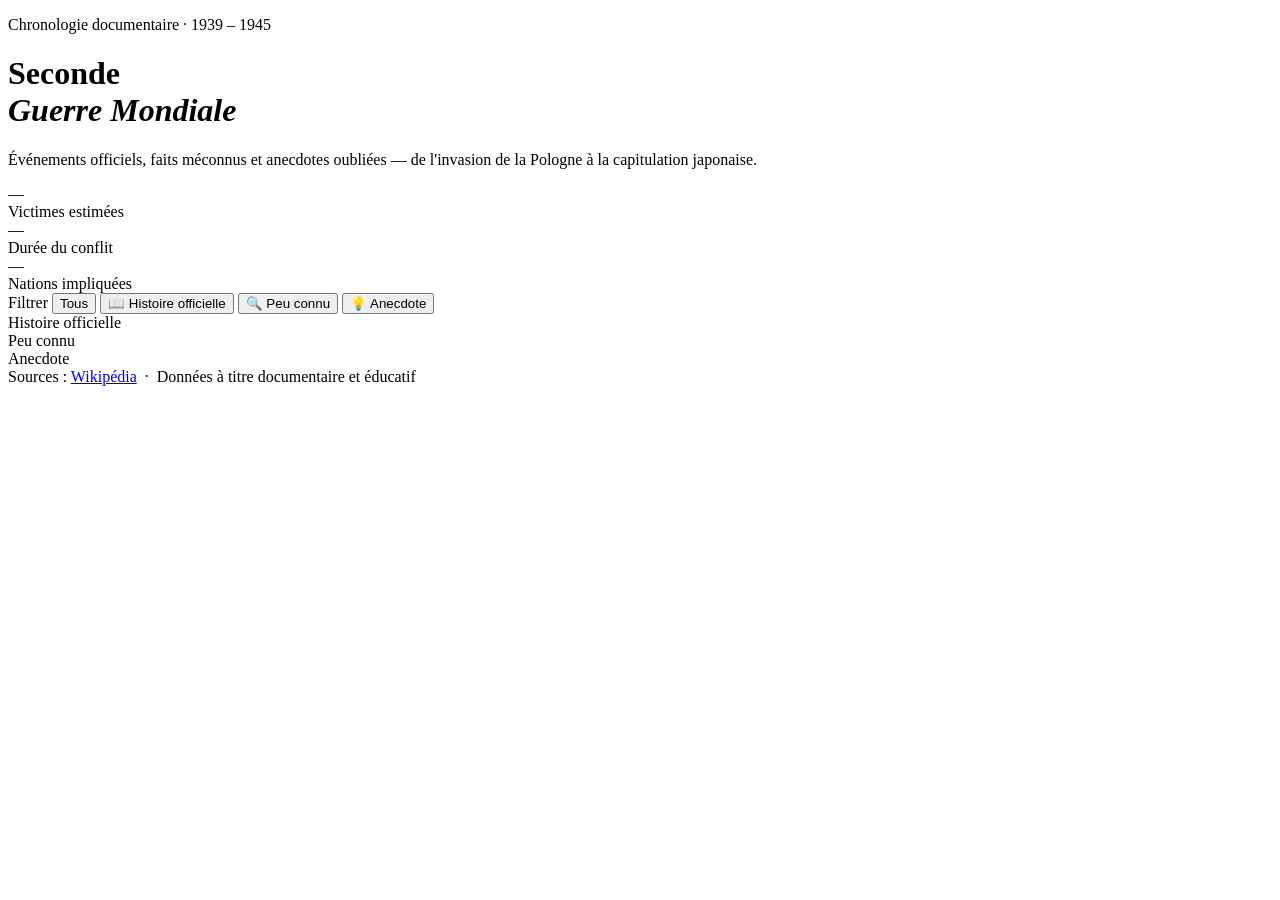
==== index.html @ 867a0f61 "Update index.html" ====
<!DOCTYPE html>
<html lang="fr">
<head>
  <meta charset="UTF-8" />
  <meta name="viewport" content="width=device-width, initial-scale=1.0" />
  <title>Seconde Guerre Mondiale · Chronologie 1939–1945</title>
  <meta name="description" content="Chronologie interactive de la Seconde Guerre Mondiale — événements officiels, méconnus et anecdotes, de 1939 à 1945." />
  <link rel="stylesheet" href="style.css" />
</head>
<body>

  <!-- ══════════ HERO ══════════ -->
  <header class="hero">
    <p class="hero-eyebrow">Chronologie documentaire · 1939 – 1945</p>
    <h1 class="hero-title">Seconde<br><em>Guerre Mondiale</em></h1>
    <p class="hero-sub">
      Événements officiels, faits méconnus et anecdotes oubliées —
      de l'invasion de la Pologne à la capitulation japonaise.
    </p>
    <div class="hero-rule"></div>

    <!-- KPIs -->
    <div class="kpi-bar">
      <div class="kpi-item">
        <div class="kpi-value" id="kpi-victims">—</div>
        <div class="kpi-label">Victimes estimées</div>
      </div>
      <div class="kpi-item">
        <div class="kpi-value" id="kpi-duration">—</div>
        <div class="kpi-label">Durée du conflit</div>
      </div>
      <div class="kpi-item">
        <div class="kpi-value" id="kpi-nations">—</div>
        <div class="kpi-label">Nations impliquées</div>
      </div>
    </div>
  </header>

  <!-- ══════════ FILTRES (sticky) ══════════ -->
  <nav class="filters-wrap" aria-label="Filtres">
    <div class="filters-inner">
      <span class="filter-label">Filtrer</span>
      <button class="filter-btn active" data-filter="all">Tous</button>
      <button class="filter-btn" data-filter="known">📖 Histoire officielle</button>
      <button class="filter-btn" data-filter="rare">🔍 Peu connu</button>
      <button class="filter-btn" data-filter="anecdote">💡 Anecdote</button>
      <span class="event-count" id="event-count"></span>
    </div>
  </nav>

  <!-- ══════════ LÉGENDE ══════════ -->
  <div class="legend" aria-hidden="true">
    <div class="leg-item">
      <div class="leg-dot known"></div>
      <span>Histoire officielle</span>
    </div>
    <div class="leg-item">
      <div class="leg-dot rare"></div>
      <span>Peu connu</span>
    </div>
    <div class="leg-item">
      <div class="leg-dot anec"></div>
      <span>Anecdote</span>
    </div>
  </div>

  <!-- ══════════ TIMELINE ══════════ -->
  <main>
    <div class="timeline-wrap">
      <div class="timeline-spine" aria-hidden="true"></div>
      <div id="timeline-root"></div>
    </div>
  </main>

  <!-- ══════════ FOOTER ══════════ -->
  <footer class="site-footer">
    Sources : <a href="https://fr.wikipedia.org" target="_blank" rel="noopener">Wikipédia</a>
    &nbsp;·&nbsp; Données à titre documentaire et éducatif
  </footer>

  <script src="data.js"></script>
  <script src="app.js"></script>
</body>
</html>
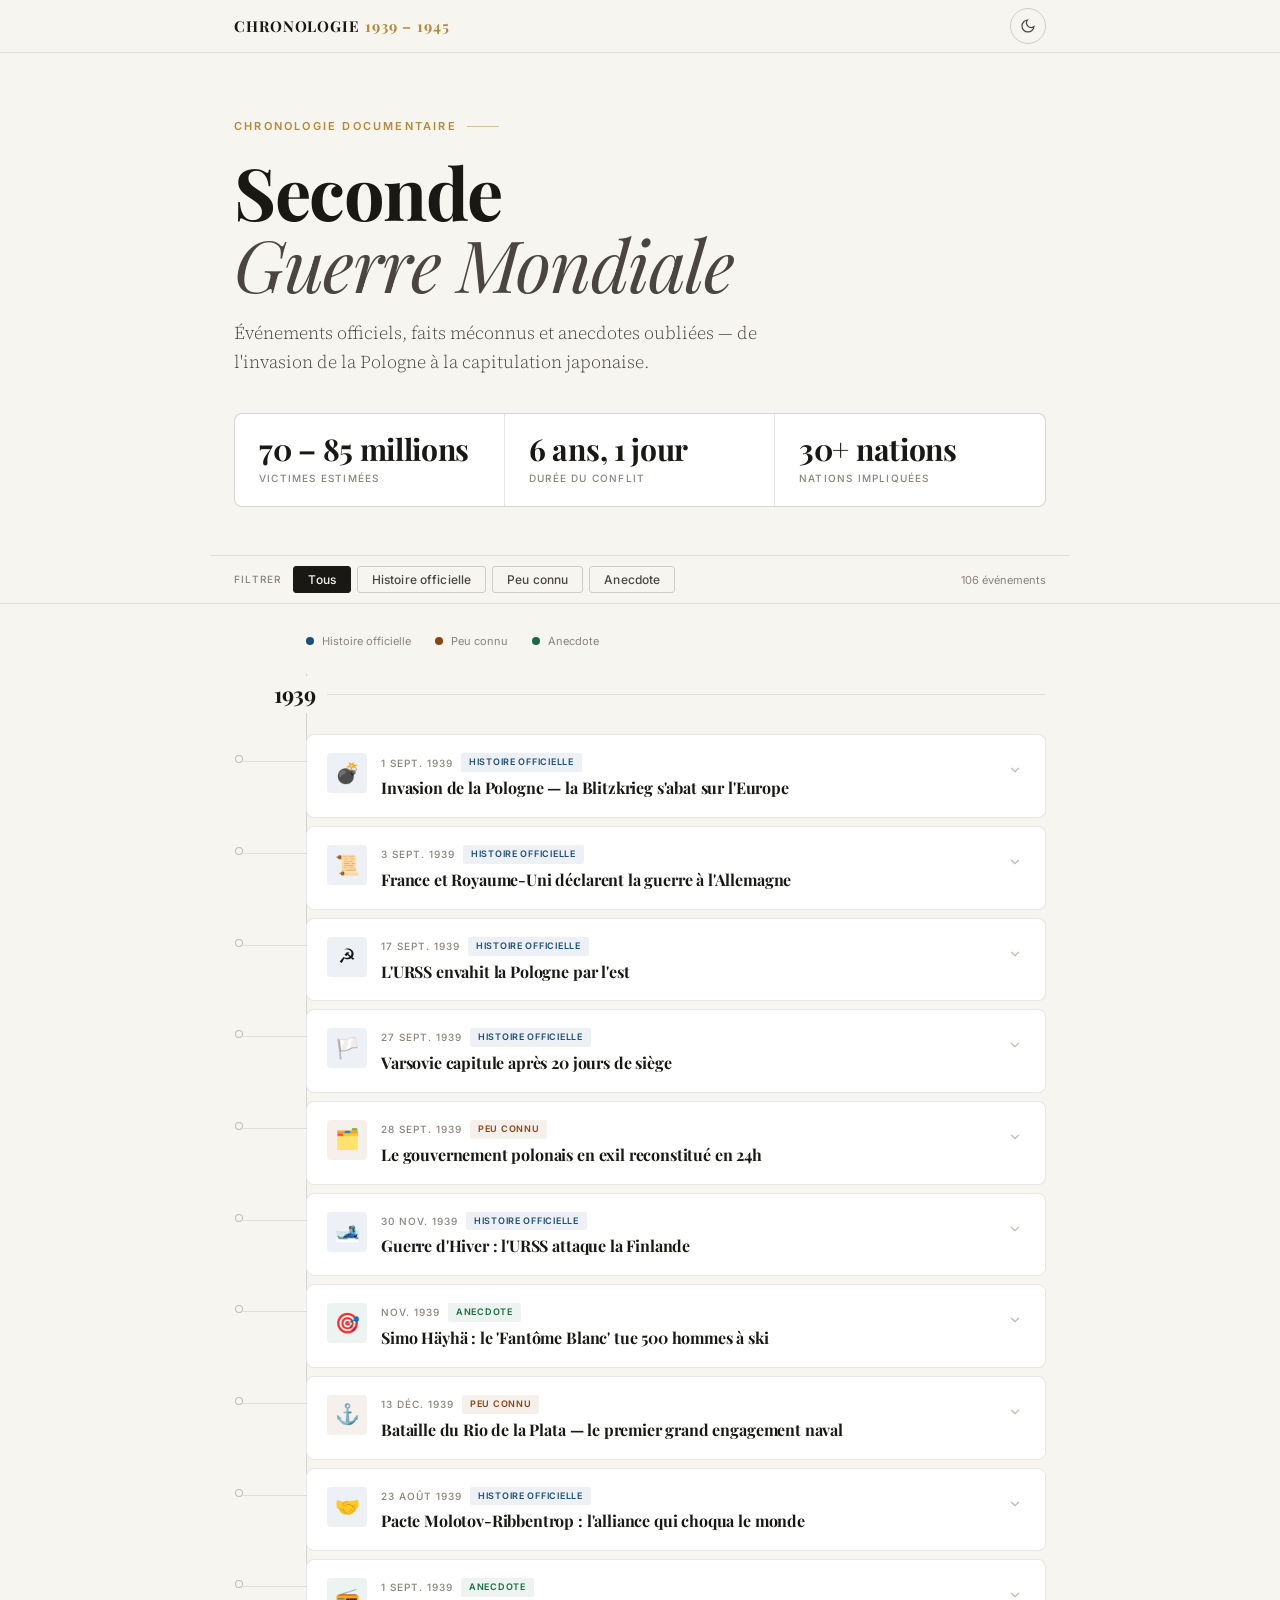
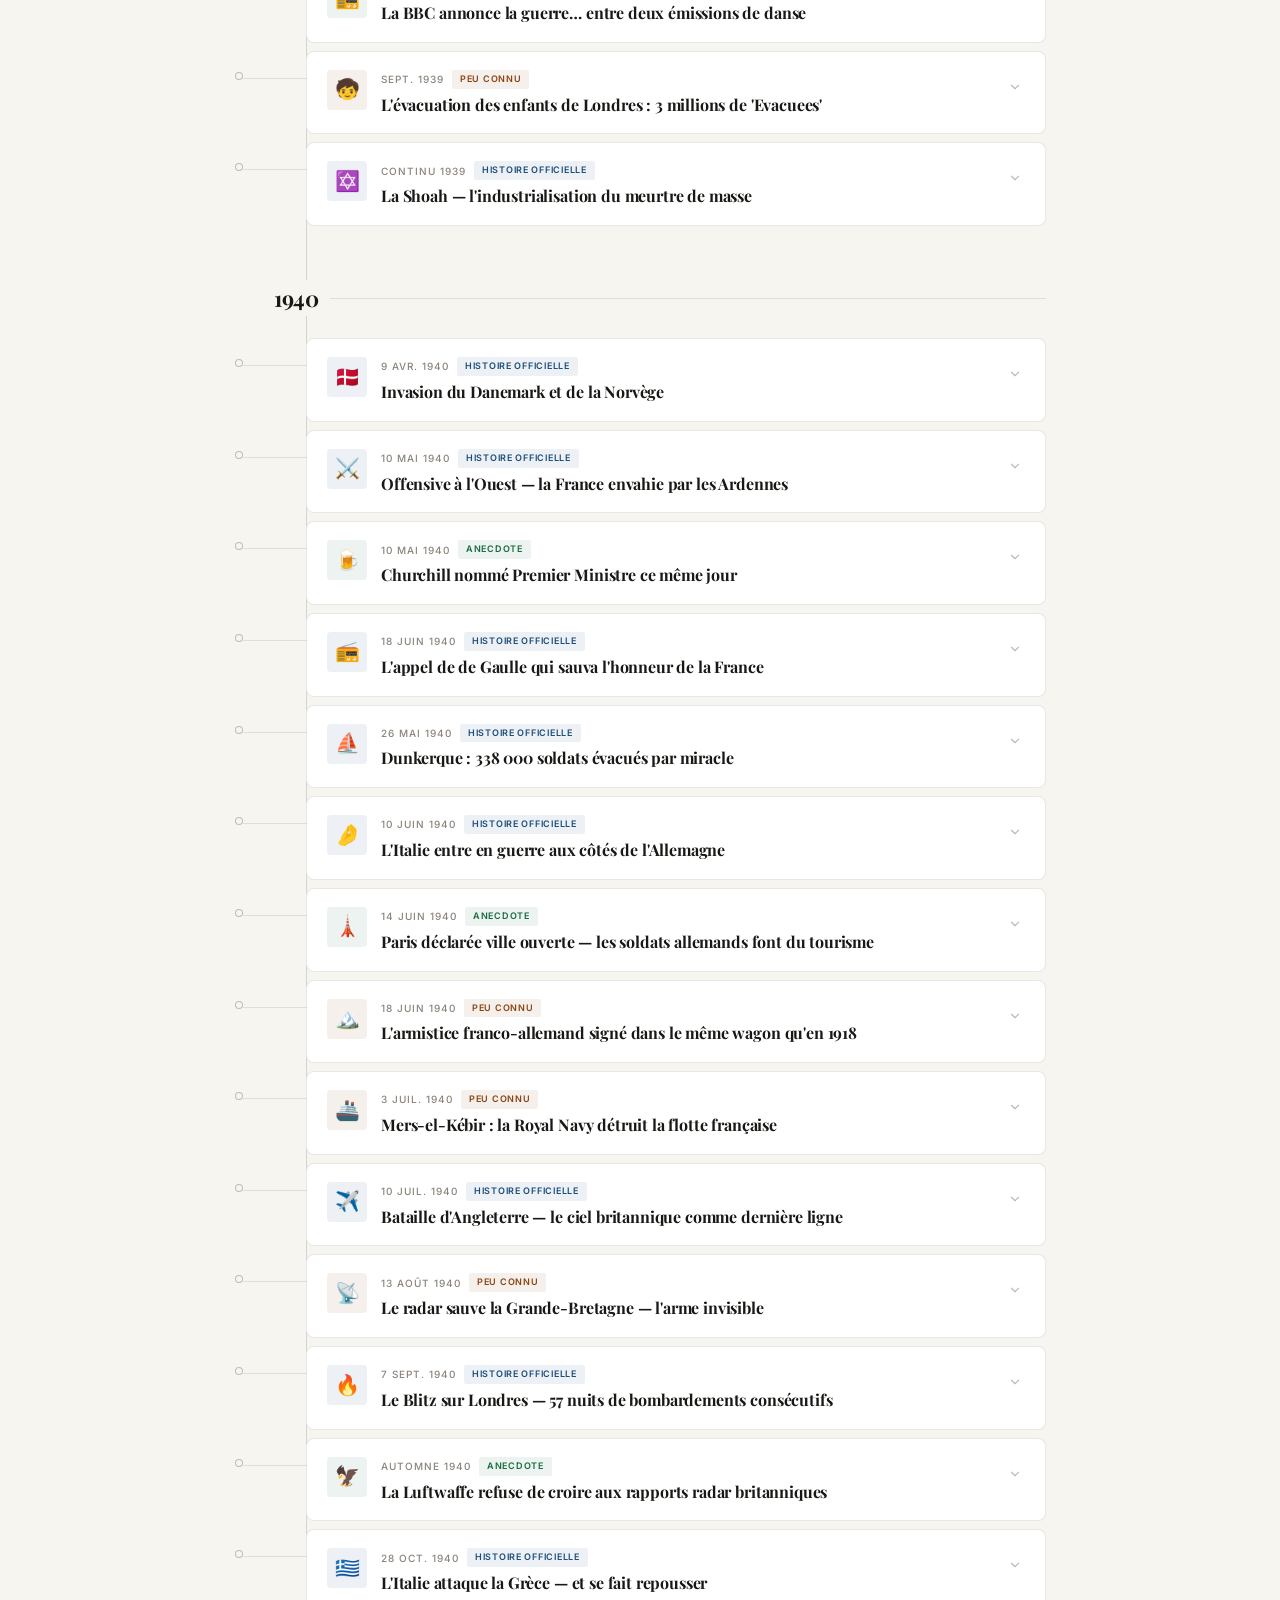
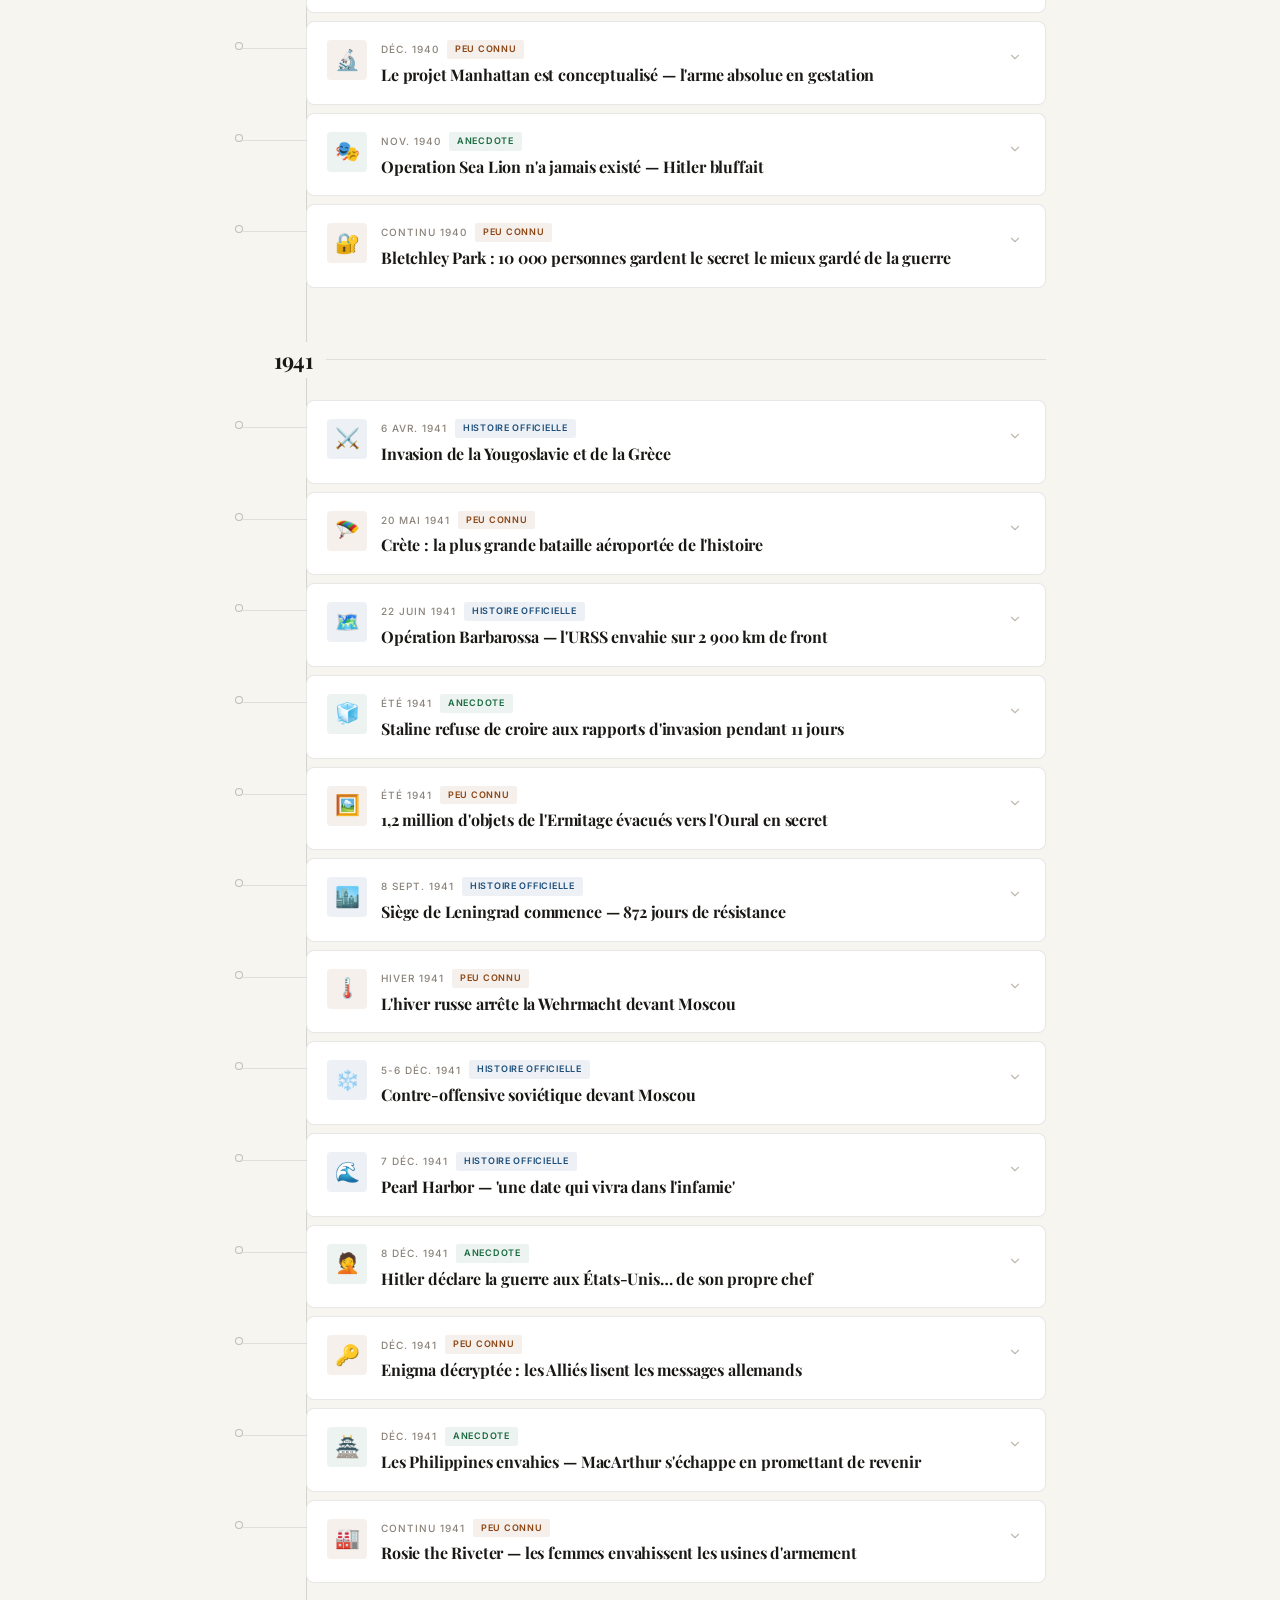
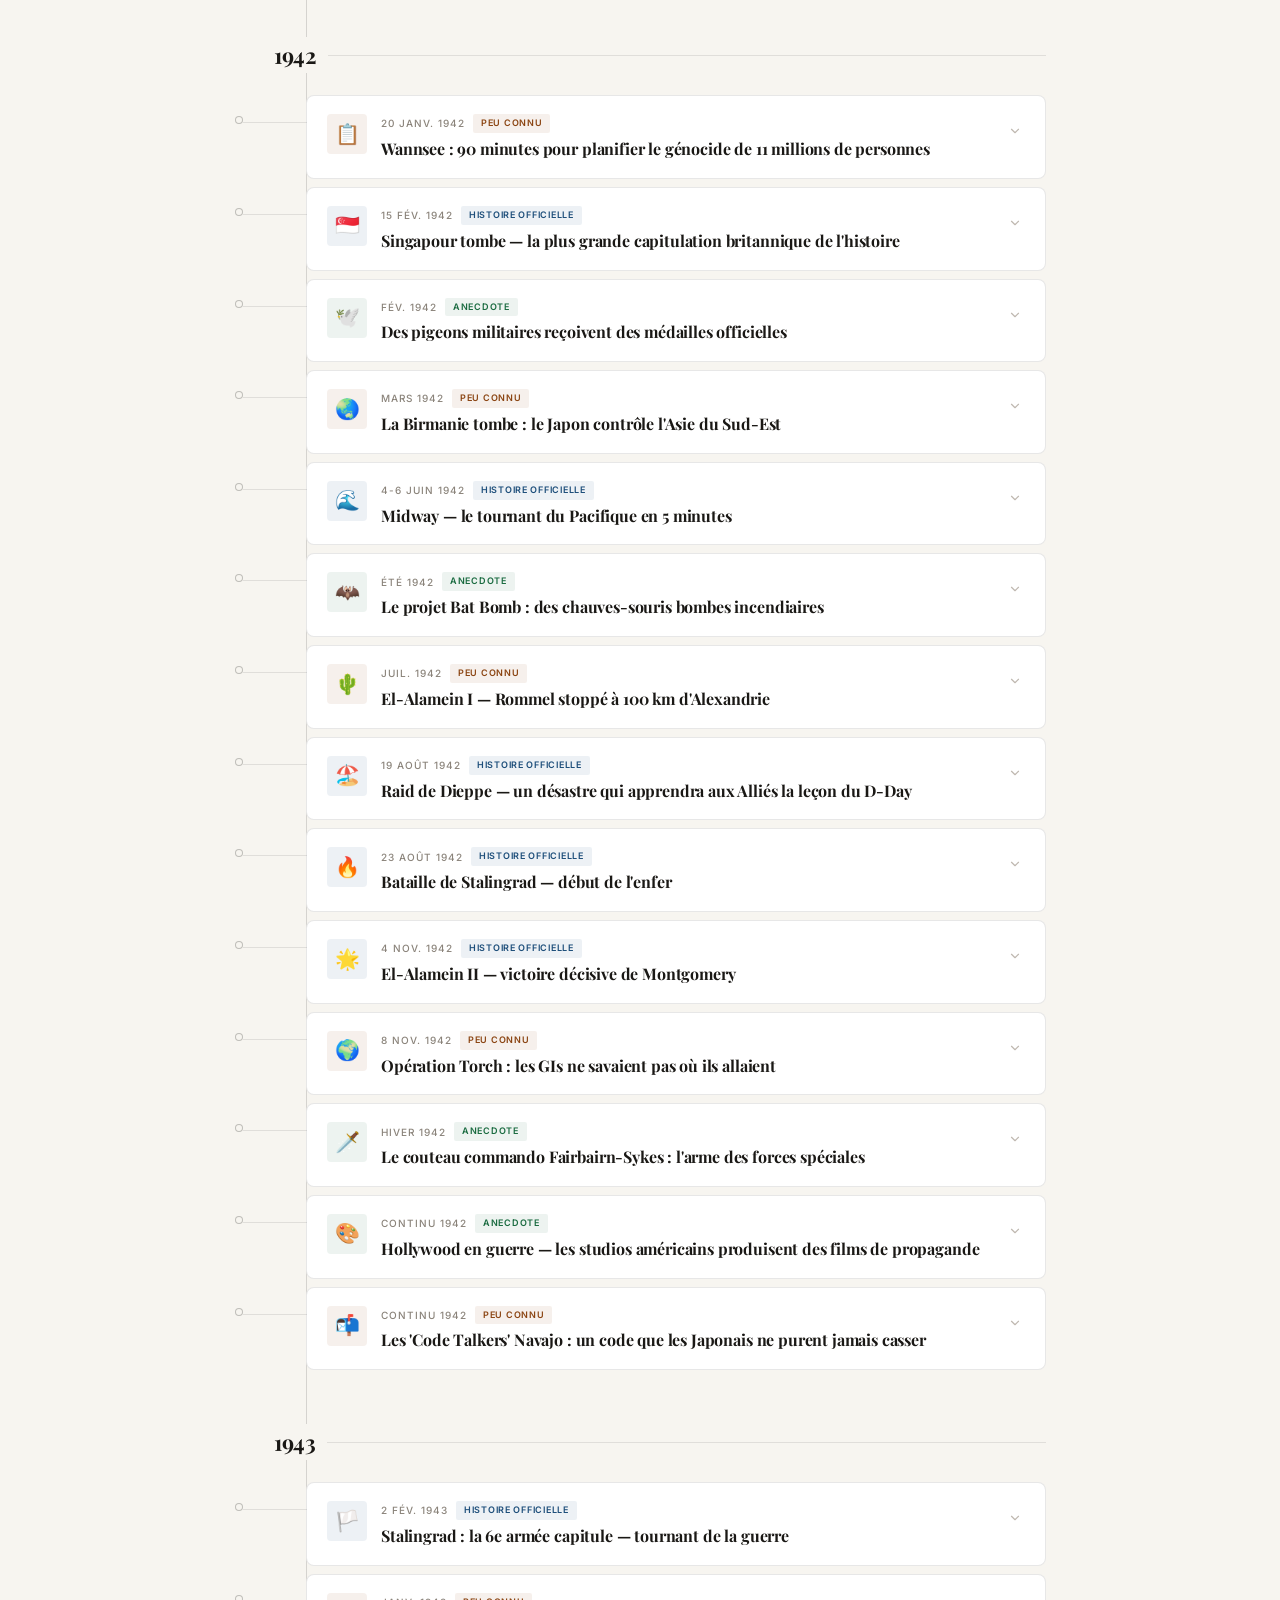
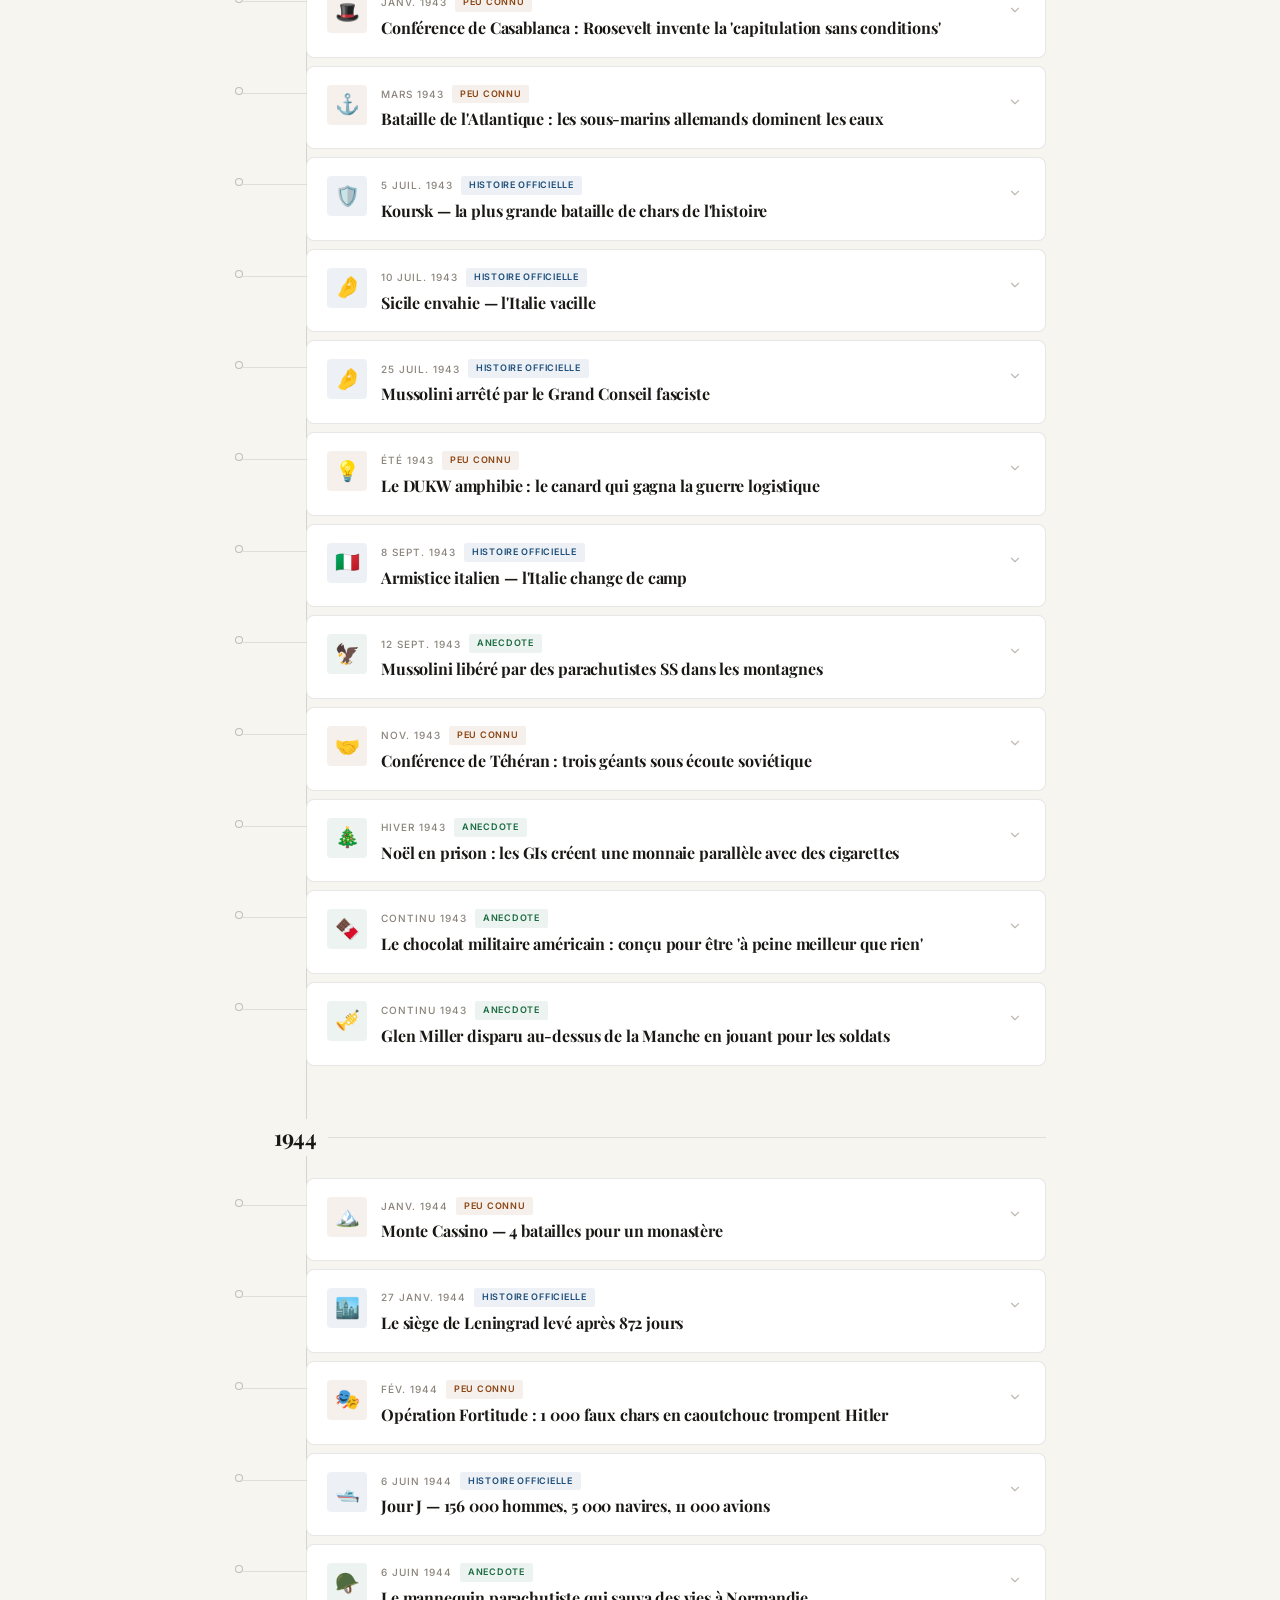
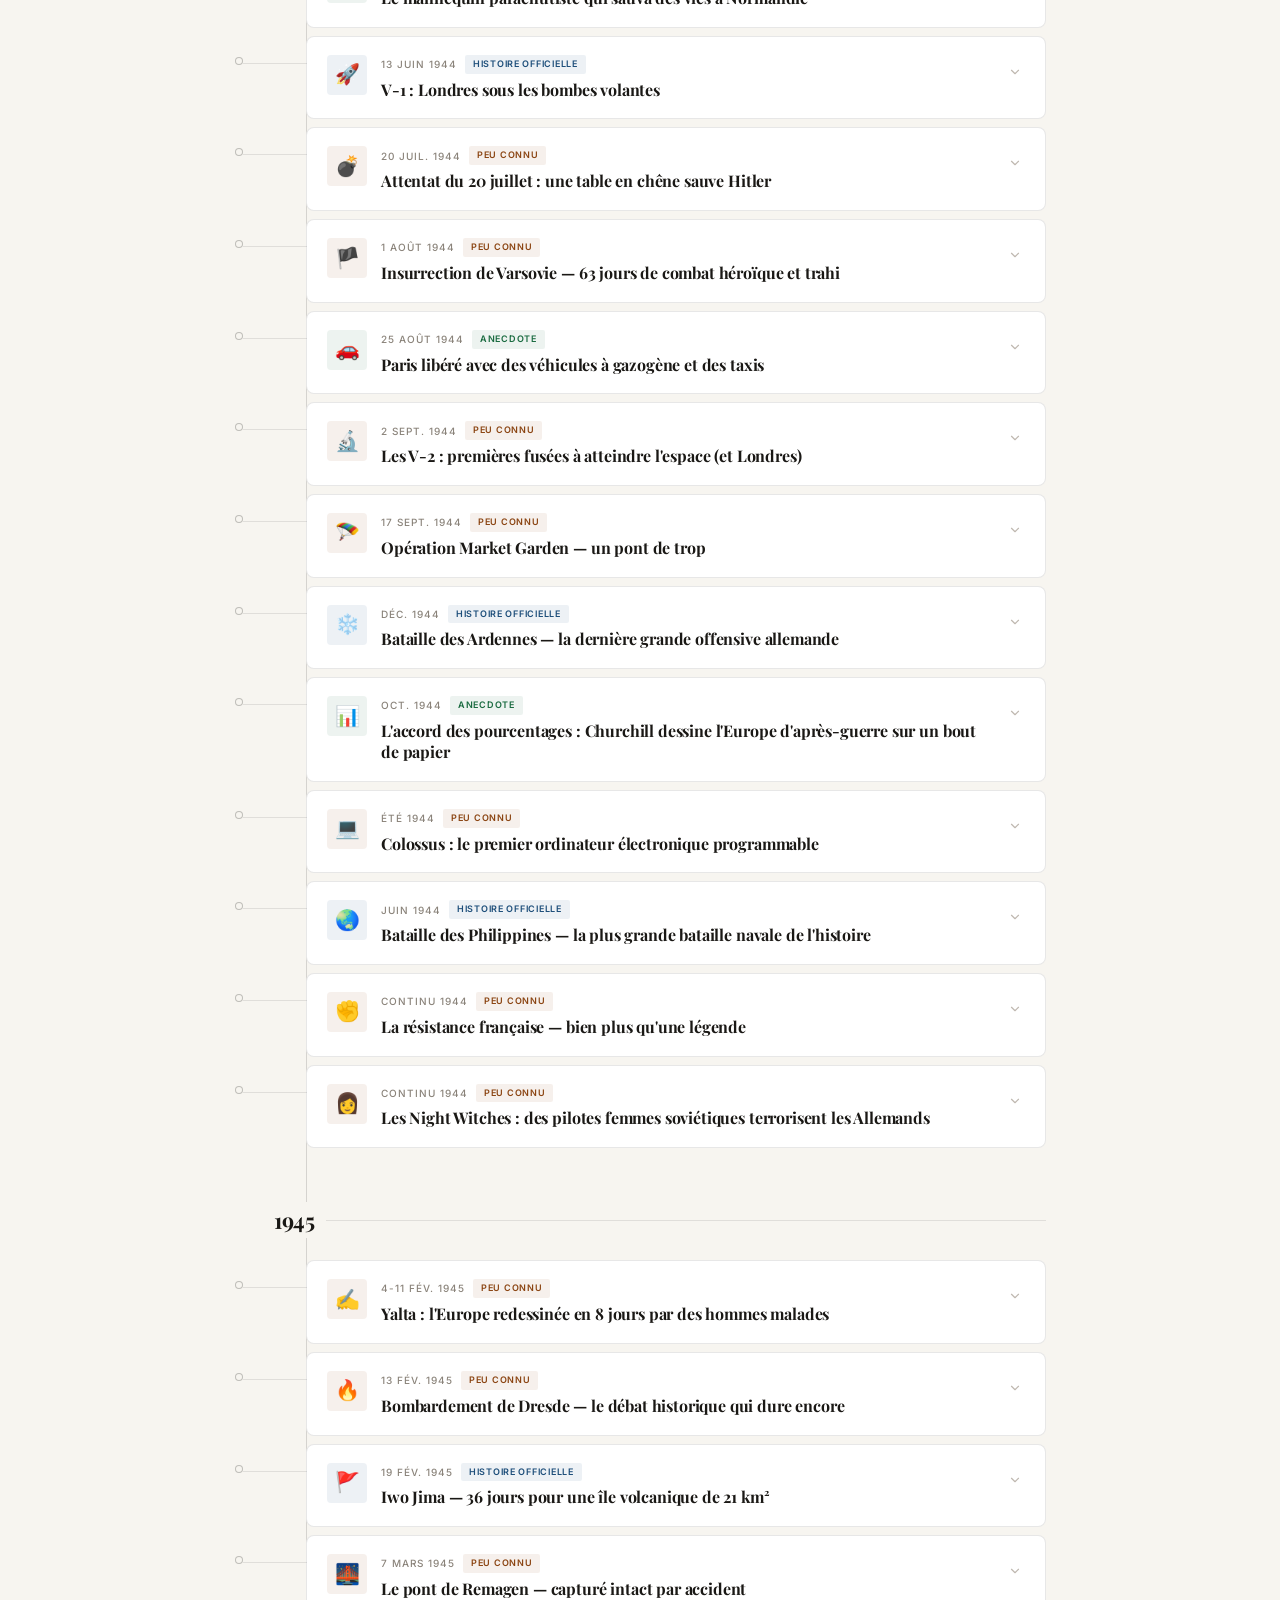
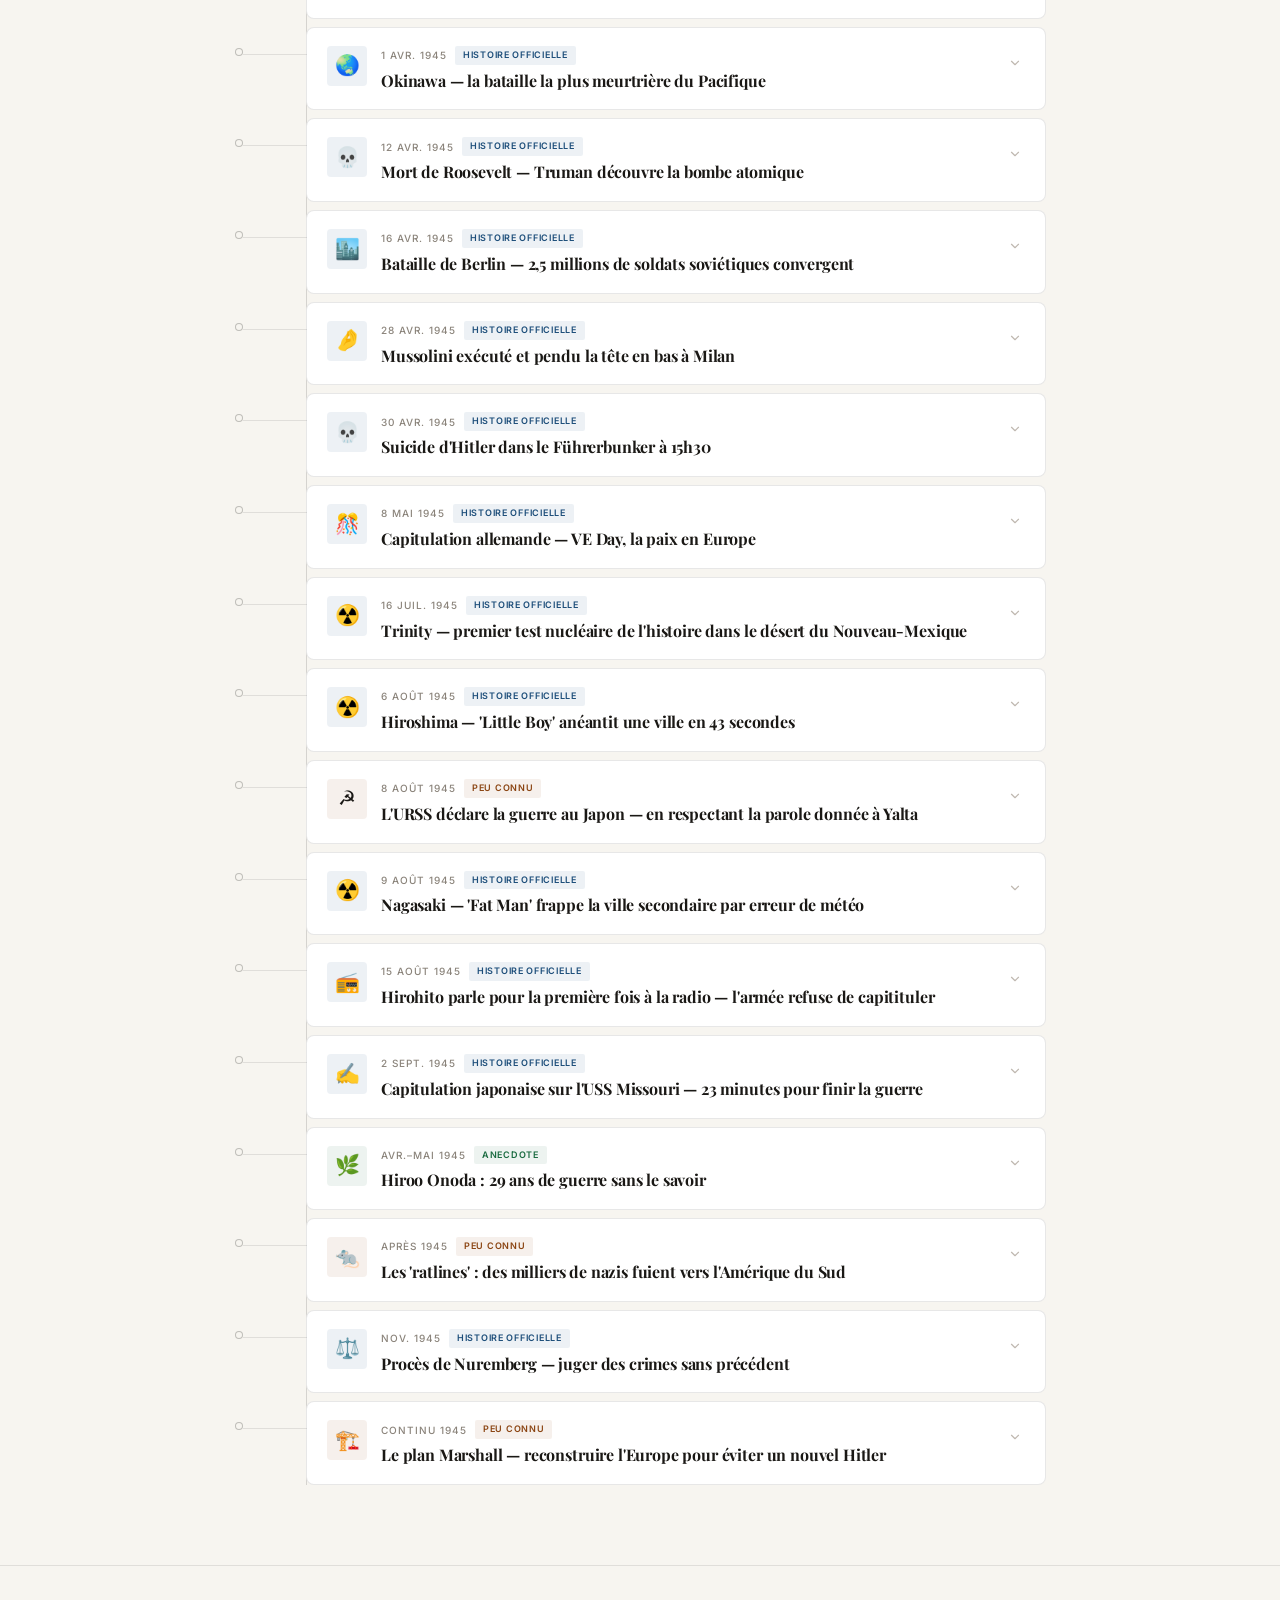
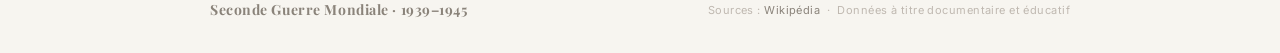
==== commit dd9c965e: "Update index.html" ====
--- a/index.html
+++ b/index.html
@@ -1,70 +1,73 @@
 <!DOCTYPE html>
-<html lang="fr">
+<html lang="fr" data-theme="light">
 <head>
   <meta charset="UTF-8" />
   <meta name="viewport" content="width=device-width, initial-scale=1.0" />
   <title>Seconde Guerre Mondiale · Chronologie 1939–1945</title>
-  <meta name="description" content="Chronologie interactive de la Seconde Guerre Mondiale — événements officiels, méconnus et anecdotes, de 1939 à 1945." />
+  <meta name="description" content="Chronologie documentaire de la Seconde Guerre Mondiale — événements officiels, faits méconnus et anecdotes, de 1939 à 1945." />
   <link rel="stylesheet" href="style.css" />
 </head>
 <body>
 
-  <!-- ══════════ HERO ══════════ -->
+  <!-- ══ TOPBAR ══ -->
+  <div class="topbar">
+    <div class="topbar-inner">
+      <span class="topbar-brand">Chronologie <span>1939 – 1945</span></span>
+      <button class="theme-btn" id="theme-btn" aria-label="Basculer mode sombre/clair" title="Mode sombre / clair">
+        <svg id="icon-sun" viewBox="0 0 24 24" fill="none" stroke="currentColor" stroke-width="1.8" width="16" height="16" style="display:none">
+          <circle cx="12" cy="12" r="5"/><line x1="12" y1="1" x2="12" y2="3"/><line x1="12" y1="21" x2="12" y2="23"/><line x1="4.22" y1="4.22" x2="5.64" y2="5.64"/><line x1="18.36" y1="18.36" x2="19.78" y2="19.78"/><line x1="1" y1="12" x2="3" y2="12"/><line x1="21" y1="12" x2="23" y2="12"/><line x1="4.22" y1="19.78" x2="5.64" y2="18.36"/><line x1="18.36" y1="5.64" x2="19.78" y2="4.22"/>
+        </svg>
+        <svg id="icon-moon" viewBox="0 0 24 24" fill="none" stroke="currentColor" stroke-width="1.8" width="16" height="16">
+          <path d="M21 12.79A9 9 0 1 1 11.21 3 7 7 0 0 0 21 12.79z"/>
+        </svg>
+      </button>
+    </div>
+  </div>
+
+  <!-- ══ HERO ══ -->
   <header class="hero">
-    <p class="hero-eyebrow">Chronologie documentaire · 1939 – 1945</p>
+    <p class="hero-kicker">Chronologie documentaire</p>
     <h1 class="hero-title">Seconde<br><em>Guerre Mondiale</em></h1>
-    <p class="hero-sub">
+    <p class="hero-standfirst">
       Événements officiels, faits méconnus et anecdotes oubliées —
       de l'invasion de la Pologne à la capitulation japonaise.
     </p>
-    <div class="hero-rule"></div>
-
-    <!-- KPIs -->
     <div class="kpi-bar">
       <div class="kpi-item">
-        <div class="kpi-value" id="kpi-victims">—</div>
+        <div class="kpi-number" id="kpi-victims">—</div>
         <div class="kpi-label">Victimes estimées</div>
       </div>
       <div class="kpi-item">
-        <div class="kpi-value" id="kpi-duration">—</div>
+        <div class="kpi-number" id="kpi-duration">—</div>
         <div class="kpi-label">Durée du conflit</div>
       </div>
       <div class="kpi-item">
-        <div class="kpi-value" id="kpi-nations">—</div>
+        <div class="kpi-number" id="kpi-nations">—</div>
         <div class="kpi-label">Nations impliquées</div>
       </div>
     </div>
   </header>
 
-  <!-- ══════════ FILTRES (sticky) ══════════ -->
-  <nav class="filters-wrap" aria-label="Filtres">
+  <!-- ══ FILTRES ══ -->
+  <nav class="filters-wrap" aria-label="Filtres par catégorie">
     <div class="filters-inner">
       <span class="filter-label">Filtrer</span>
       <button class="filter-btn active" data-filter="all">Tous</button>
-      <button class="filter-btn" data-filter="known">📖 Histoire officielle</button>
-      <button class="filter-btn" data-filter="rare">🔍 Peu connu</button>
-      <button class="filter-btn" data-filter="anecdote">💡 Anecdote</button>
+      <button class="filter-btn" data-filter="known">Histoire officielle</button>
+      <button class="filter-btn" data-filter="rare">Peu connu</button>
+      <button class="filter-btn" data-filter="anecdote">Anecdote</button>
       <span class="event-count" id="event-count"></span>
     </div>
   </nav>
 
-  <!-- ══════════ LÉGENDE ══════════ -->
+  <!-- ══ LÉGENDE ══ -->
   <div class="legend" aria-hidden="true">
-    <div class="leg-item">
-      <div class="leg-dot known"></div>
-      <span>Histoire officielle</span>
-    </div>
-    <div class="leg-item">
-      <div class="leg-dot rare"></div>
-      <span>Peu connu</span>
-    </div>
-    <div class="leg-item">
-      <div class="leg-dot anec"></div>
-      <span>Anecdote</span>
-    </div>
+    <div class="leg-item"><div class="leg-dot known"></div><span>Histoire officielle</span></div>
+    <div class="leg-item"><div class="leg-dot rare"></div><span>Peu connu</span></div>
+    <div class="leg-item"><div class="leg-dot anec"></div><span>Anecdote</span></div>
   </div>
 
-  <!-- ══════════ TIMELINE ══════════ -->
+  <!-- ══ TIMELINE ══ -->
   <main>
     <div class="timeline-wrap">
       <div class="timeline-spine" aria-hidden="true"></div>
@@ -72,10 +75,15 @@
     </div>
   </main>
 
-  <!-- ══════════ FOOTER ══════════ -->
+  <!-- ══ FOOTER ══ -->
   <footer class="site-footer">
-    Sources : <a href="https://fr.wikipedia.org" target="_blank" rel="noopener">Wikipédia</a>
-    &nbsp;·&nbsp; Données à titre documentaire et éducatif
+    <div class="site-footer-inner">
+      <span class="footer-brand">Seconde Guerre Mondiale · 1939–1945</span>
+      <span class="footer-meta">
+        Sources : <a href="https://fr.wikipedia.org" target="_blank" rel="noopener">Wikipédia</a>
+        &nbsp;·&nbsp; Données à titre documentaire et éducatif
+      </span>
+    </div>
   </footer>
 
   <script src="data.js"></script>
--- a/style.css
+++ b/style.css
@@ -0,0 +1,754 @@
+@import url('https://fonts.googleapis.com/css2?family=Playfair+Display:ital,wght@0,400;0,700;1,400;1,700&family=Source+Serif+4:ital,opsz,wght@0,8..60,300;0,8..60,400;0,8..60,600;1,8..60,300;1,8..60,400&family=Inter:wght@300;400;500;600&display=swap');
+
+/* ═══════════════════════════════════════
+   TOKENS — mode clair par défaut
+═══════════════════════════════════════ */
+:root {
+  color-scheme: light;
+
+  --bg:           #f7f5f0;
+  --bg-page:      #f7f5f0;
+  --bg-card:      #ffffff;
+  --bg-card-hover:#f9f8f5;
+  --bg-nav:       rgba(247, 245, 240, 0.92);
+
+  --ink-1:        #1a1815;
+  --ink-2:        #4a4540;
+  --ink-3:        #8a837a;
+  --ink-4:        #bfb8b0;
+
+  --gold:         #b5893a;
+  --gold-light:   rgba(181, 137, 58, 0.12);
+  --gold-rule:    rgba(181, 137, 58, 0.35);
+
+  --border:       rgba(26, 24, 21, 0.10);
+  --border-med:   rgba(26, 24, 21, 0.18);
+
+  /* catégories */
+  --known:        #1d4e7a;
+  --known-bg:     rgba(29, 78, 122, 0.08);
+  --known-text:   #1d4e7a;
+  --rare:         #8b4513;
+  --rare-bg:      rgba(139, 69, 19, 0.08);
+  --rare-text:    #8b4513;
+  --anec:         #1a6b40;
+  --anec-bg:      rgba(26, 107, 64, 0.08);
+  --anec-text:    #1a6b40;
+
+  --spine:        rgba(26, 24, 21, 0.15);
+  --spine-dot:    rgba(26, 24, 21, 0.25);
+  --radius:       4px;
+  --radius-lg:    8px;
+  --spine-x:      72px;
+  --max-w:        860px;
+
+  --font-display: 'Playfair Display', Georgia, serif;
+  --font-body:    'Source Serif 4', Georgia, serif;
+  --font-ui:      'Inter', system-ui, sans-serif;
+}
+
+/* ═══ MODE SOMBRE ═══ */
+[data-theme="dark"] {
+  color-scheme: dark;
+
+  --bg:           #111010;
+  --bg-page:      #111010;
+  --bg-card:      #1b1a18;
+  --bg-card-hover:#222120;
+  --bg-nav:       rgba(17, 16, 16, 0.92);
+
+  --ink-1:        #f0ece4;
+  --ink-2:        #b0aa9f;
+  --ink-3:        #6a645c;
+  --ink-4:        #3a3530;
+
+  --gold:         #c9a84c;
+  --gold-light:   rgba(201, 168, 76, 0.10);
+  --gold-rule:    rgba(201, 168, 76, 0.30);
+
+  --border:       rgba(240, 236, 228, 0.08);
+  --border-med:   rgba(240, 236, 228, 0.14);
+
+  --known:        #4a90c8;
+  --known-bg:     rgba(74, 144, 200, 0.10);
+  --known-text:   #6aabdf;
+  --rare:         #c8823a;
+  --rare-bg:      rgba(200, 130, 58, 0.10);
+  --rare-text:    #dfa060;
+  --anec:         #3aa870;
+  --anec-bg:      rgba(58, 168, 112, 0.10);
+  --anec-text:    #60c890;
+
+  --spine:        rgba(240, 236, 228, 0.12);
+  --spine-dot:    rgba(240, 236, 228, 0.22);
+}
+
+/* ═══════════════════════════════════════
+   RESET / BASE
+═══════════════════════════════════════ */
+*, *::before, *::after { box-sizing: border-box; margin: 0; padding: 0; }
+html { scroll-behavior: smooth; }
+
+body {
+  background: var(--bg-page);
+  color: var(--ink-1);
+  font-family: var(--font-body);
+  font-size: 16px;
+  line-height: 1.65;
+  -webkit-font-smoothing: antialiased;
+  transition: background 0.25s ease, color 0.25s ease;
+}
+
+/* ═══════════════════════════════════════
+   TOP BAR (publication style)
+═══════════════════════════════════════ */
+.topbar {
+  border-bottom: 1px solid var(--border);
+  background: var(--bg-nav);
+  backdrop-filter: blur(10px);
+  -webkit-backdrop-filter: blur(10px);
+  position: sticky;
+  top: 0;
+  z-index: 200;
+}
+
+.topbar-inner {
+  max-width: var(--max-w);
+  margin: 0 auto;
+  padding: 0 24px;
+  height: 52px;
+  display: flex;
+  align-items: center;
+  gap: 16px;
+}
+
+.topbar-brand {
+  font-family: var(--font-display);
+  font-size: 15px;
+  font-weight: 700;
+  letter-spacing: 0.06em;
+  text-transform: uppercase;
+  color: var(--ink-1);
+  flex: 1;
+}
+
+.topbar-brand span {
+  color: var(--gold);
+}
+
+.theme-btn {
+  display: flex;
+  align-items: center;
+  justify-content: center;
+  width: 36px;
+  height: 36px;
+  border-radius: 50%;
+  border: 1px solid var(--border-med);
+  background: transparent;
+  color: var(--ink-2);
+  cursor: pointer;
+  transition: border-color 0.15s, color 0.15s, background 0.15s;
+  font-size: 16px;
+}
+
+.theme-btn:hover {
+  border-color: var(--gold-rule);
+  color: var(--gold);
+  background: var(--gold-light);
+}
+
+/* ═══════════════════════════════════════
+   HERO — éditorial magazine
+═══════════════════════════════════════ */
+.hero {
+  max-width: var(--max-w);
+  margin: 0 auto;
+  padding: 64px 24px 48px;
+  border-bottom: 1px solid var(--border);
+}
+
+.hero-kicker {
+  font-family: var(--font-ui);
+  font-size: 11px;
+  font-weight: 600;
+  letter-spacing: 0.20em;
+  text-transform: uppercase;
+  color: var(--gold);
+  margin-bottom: 20px;
+  display: flex;
+  align-items: center;
+  gap: 10px;
+}
+
+.hero-kicker::after {
+  content: '';
+  flex: 0 0 32px;
+  height: 1px;
+  background: var(--gold);
+  opacity: 0.5;
+}
+
+.hero-title {
+  font-family: var(--font-display);
+  font-size: clamp(38px, 7vw, 72px);
+  font-weight: 700;
+  line-height: 1.0;
+  color: var(--ink-1);
+  letter-spacing: -0.02em;
+  margin-bottom: 8px;
+}
+
+.hero-title em {
+  font-style: italic;
+  font-weight: 400;
+  color: var(--ink-2);
+}
+
+.hero-standfirst {
+  font-family: var(--font-body);
+  font-size: clamp(15px, 2vw, 18px);
+  font-weight: 300;
+  color: var(--ink-2);
+  line-height: 1.6;
+  max-width: 560px;
+  margin-top: 20px;
+}
+
+.hero-rule {
+  display: flex;
+  align-items: center;
+  gap: 0;
+  margin-top: 40px;
+}
+
+/* ═══════════════════════════════════════
+   KPI BAR — chiffres éditoriaux
+═══════════════════════════════════════ */
+.kpi-bar {
+  display: grid;
+  grid-template-columns: repeat(3, 1fr);
+  gap: 0;
+  margin-top: 36px;
+  border: 1px solid var(--border-med);
+  border-radius: var(--radius-lg);
+  overflow: hidden;
+  background: var(--bg-card);
+}
+
+.kpi-item {
+  padding: 20px 24px;
+  border-right: 1px solid var(--border);
+}
+.kpi-item:last-child { border-right: none; }
+
+.kpi-number {
+  font-family: var(--font-display);
+  font-size: clamp(20px, 3vw, 30px);
+  font-weight: 700;
+  color: var(--ink-1);
+  line-height: 1;
+  letter-spacing: -0.01em;
+}
+
+.kpi-label {
+  font-family: var(--font-ui);
+  font-size: 10px;
+  font-weight: 500;
+  letter-spacing: 0.12em;
+  text-transform: uppercase;
+  color: var(--ink-3);
+  margin-top: 6px;
+}
+
+/* ═══════════════════════════════════════
+   FILTRES — barre sticky
+═══════════════════════════════════════ */
+.filters-wrap {
+  position: sticky;
+  top: 52px;
+  z-index: 100;
+  background: var(--bg-nav);
+  backdrop-filter: blur(10px);
+  -webkit-backdrop-filter: blur(10px);
+  border-bottom: 1px solid var(--border);
+}
+
+.filters-inner {
+  max-width: var(--max-w);
+  margin: 0 auto;
+  padding: 10px 24px;
+  display: flex;
+  align-items: center;
+  gap: 6px;
+  flex-wrap: wrap;
+}
+
+.filter-label {
+  font-family: var(--font-ui);
+  font-size: 10px;
+  font-weight: 500;
+  letter-spacing: 0.12em;
+  text-transform: uppercase;
+  color: var(--ink-3);
+  margin-right: 6px;
+  flex-shrink: 0;
+}
+
+.filter-btn {
+  font-family: var(--font-ui);
+  font-size: 12px;
+  font-weight: 500;
+  padding: 5px 14px;
+  border-radius: 3px;
+  border: 1px solid var(--border-med);
+  background: transparent;
+  color: var(--ink-2);
+  cursor: pointer;
+  transition: all 0.15s ease;
+  white-space: nowrap;
+  letter-spacing: 0.01em;
+}
+
+.filter-btn:hover {
+  color: var(--ink-1);
+  border-color: var(--border-med);
+  background: var(--bg-card);
+}
+
+.filter-btn.active {
+  background: var(--ink-1);
+  border-color: var(--ink-1);
+  color: var(--bg-page);
+}
+
+.filter-btn.active-known {
+  background: var(--known);
+  border-color: var(--known);
+  color: #fff;
+}
+
+.filter-btn.active-rare {
+  background: var(--rare);
+  border-color: var(--rare);
+  color: #fff;
+}
+
+.filter-btn.active-anec {
+  background: var(--anec);
+  border-color: var(--anec);
+  color: #fff;
+}
+
+.event-count {
+  margin-left: auto;
+  font-family: var(--font-ui);
+  font-size: 11px;
+  color: var(--ink-3);
+  white-space: nowrap;
+}
+
+/* ═══════════════════════════════════════
+   LÉGENDE
+═══════════════════════════════════════ */
+.legend {
+  max-width: var(--max-w);
+  margin: 28px auto 0;
+  padding: 0 24px 0 calc(var(--spine-x) + 24px);
+  display: flex;
+  gap: 24px;
+  flex-wrap: wrap;
+}
+
+.leg-item {
+  display: flex;
+  align-items: center;
+  gap: 8px;
+  font-family: var(--font-ui);
+  font-size: 11px;
+  color: var(--ink-3);
+}
+
+.leg-dot {
+  width: 8px;
+  height: 8px;
+  border-radius: 50%;
+  flex-shrink: 0;
+}
+.leg-dot.known { background: var(--known); }
+.leg-dot.rare  { background: var(--rare);  }
+.leg-dot.anec  { background: var(--anec);  }
+
+/* ═══════════════════════════════════════
+   TIMELINE — structure
+═══════════════════════════════════════ */
+.timeline-wrap {
+  max-width: var(--max-w);
+  margin: 24px auto 80px;
+  padding: 0 24px 0 calc(var(--spine-x) + 24px);
+  position: relative;
+}
+
+/* Colonne vertébrale */
+.timeline-spine {
+  position: absolute;
+  left: calc(var(--spine-x) + 24px);
+  top: 0;
+  bottom: 0;
+  width: 1px;
+  background: var(--spine);
+}
+
+/* ═══════════════════════════════════════
+   BLOC ANNÉE
+═══════════════════════════════════════ */
+.year-block {
+  margin-bottom: 52px;
+  opacity: 0;
+  transform: translateY(12px);
+  transition: opacity 0.4s ease, transform 0.4s ease;
+}
+
+.year-block.visible {
+  opacity: 1;
+  transform: none;
+}
+
+.year-marker {
+  position: relative;
+  margin-left: calc(-1 * var(--spine-x));
+  margin-bottom: 20px;
+  height: 40px;
+  display: flex;
+  align-items: center;
+}
+
+/* Ligne horizontale */
+.year-marker::after {
+  content: '';
+  position: absolute;
+  left: calc(var(--spine-x) + 20px);
+  right: 0;
+  height: 1px;
+  background: var(--border);
+}
+
+.year-badge {
+  position: relative;
+  z-index: 2;
+  left: calc(var(--spine-x) - 32px);
+  font-family: var(--font-display);
+  font-size: 22px;
+  font-weight: 700;
+  color: var(--ink-1);
+  background: var(--bg-page);
+  padding: 0 12px 0 0;
+  letter-spacing: -0.02em;
+  white-space: nowrap;
+  user-select: none;
+}
+
+/* ═══════════════════════════════════════
+   CARTE ÉVÉNEMENT
+═══════════════════════════════════════ */
+.event-card {
+  position: relative;
+  background: var(--bg-card);
+  border: 1px solid var(--border);
+  border-radius: var(--radius-lg);
+  padding: 18px 20px;
+  margin-bottom: 8px;
+  cursor: pointer;
+  transition: border-color 0.2s, background 0.2s, transform 0.15s, box-shadow 0.2s;
+  display: grid;
+  grid-template-columns: 40px 1fr 20px;
+  gap: 14px;
+  align-items: start;
+}
+
+/* Connecteur horizontal */
+.event-card::before {
+  content: '';
+  position: absolute;
+  left: calc(-1 * var(--spine-x) + 8px);
+  top: 26px;
+  width: calc(var(--spine-x) - 8px);
+  height: 1px;
+  background: var(--border);
+  transition: background 0.2s;
+}
+
+/* Point sur la spine */
+.event-card::after {
+  content: '';
+  position: absolute;
+  left: calc(-1 * var(--spine-x));
+  top: 20px;
+  width: 8px;
+  height: 8px;
+  border-radius: 50%;
+  background: var(--bg-page);
+  border: 1.5px solid var(--spine-dot);
+  transition: border-color 0.2s, background 0.2s, transform 0.2s;
+}
+
+.event-card:hover {
+  border-color: var(--border-med);
+  background: var(--bg-card-hover);
+  transform: translateX(4px);
+  box-shadow: -4px 0 0 0 var(--gold), 0 2px 12px rgba(0,0,0,0.06);
+}
+
+.event-card:hover::after {
+  border-color: var(--gold);
+  background: var(--gold);
+  transform: scale(1.1);
+}
+
+.event-card:hover::before {
+  background: var(--gold-rule);
+}
+
+.event-card.is-open {
+  border-color: var(--border-med);
+  background: var(--bg-card-hover);
+  box-shadow: -4px 0 0 0 var(--gold), 0 2px 12px rgba(0,0,0,0.06);
+}
+
+.event-card.is-open::after {
+  background: var(--gold);
+  border-color: var(--gold);
+}
+
+.event-card.is-open::before {
+  background: var(--gold-rule);
+}
+
+/* ═══════════════════════════════════════
+   ICÔNE CATÉGORIE
+═══════════════════════════════════════ */
+.card-icon {
+  width: 40px;
+  height: 40px;
+  border-radius: var(--radius);
+  display: flex;
+  align-items: center;
+  justify-content: center;
+  font-size: 20px;
+  flex-shrink: 0;
+}
+
+.icon-known { background: var(--known-bg); }
+.icon-rare  { background: var(--rare-bg);  }
+.icon-anec  { background: var(--anec-bg);  }
+
+/* ═══════════════════════════════════════
+   CONTENU CARTE
+═══════════════════════════════════════ */
+.card-body { min-width: 0; }
+
+.card-meta {
+  display: flex;
+  align-items: center;
+  gap: 8px;
+  flex-wrap: wrap;
+  margin-bottom: 6px;
+}
+
+.card-date {
+  font-family: var(--font-ui);
+  font-size: 10px;
+  font-weight: 500;
+  letter-spacing: 0.1em;
+  text-transform: uppercase;
+  color: var(--ink-3);
+}
+
+.card-badge {
+  font-family: var(--font-ui);
+  font-size: 9px;
+  font-weight: 600;
+  padding: 2px 8px;
+  border-radius: 2px;
+  letter-spacing: 0.08em;
+  text-transform: uppercase;
+}
+
+.badge-known { background: var(--known-bg); color: var(--known-text); }
+.badge-rare  { background: var(--rare-bg);  color: var(--rare-text);  }
+.badge-anec  { background: var(--anec-bg);  color: var(--anec-text);  }
+
+.card-title {
+  font-family: var(--font-display);
+  font-size: 16px;
+  font-weight: 700;
+  color: var(--ink-1);
+  line-height: 1.3;
+  letter-spacing: -0.01em;
+}
+
+/* ═══════════════════════════════════════
+   CONTENU EXPANDABLE
+═══════════════════════════════════════ */
+.card-expand {
+  display: none;
+  margin-top: 14px;
+  padding-top: 14px;
+  border-top: 1px solid var(--border);
+}
+
+.card-expand.open { display: block; }
+
+.card-detail {
+  font-family: var(--font-body);
+  font-size: 14px;
+  font-weight: 300;
+  color: var(--ink-2);
+  line-height: 1.75;
+}
+
+.card-footer {
+  display: flex;
+  align-items: center;
+  flex-wrap: wrap;
+  gap: 0;
+  margin-top: 12px;
+}
+
+.card-stat {
+  display: inline-flex;
+  align-items: center;
+  gap: 6px;
+  font-family: var(--font-ui);
+  font-size: 11px;
+  font-weight: 500;
+  color: var(--gold);
+  background: var(--gold-light);
+  border: 1px solid var(--gold-rule);
+  border-radius: 3px;
+  padding: 4px 10px;
+}
+
+.card-stat::before {
+  content: '';
+  width: 4px;
+  height: 4px;
+  border-radius: 50%;
+  background: var(--gold);
+  flex-shrink: 0;
+}
+
+.card-wiki {
+  display: inline-flex;
+  align-items: center;
+  gap: 4px;
+  margin-left: 10px;
+  font-family: var(--font-ui);
+  font-size: 11px;
+  color: var(--ink-3);
+  text-decoration: none;
+  transition: color 0.15s;
+  padding: 4px 0;
+}
+
+.card-wiki:hover { color: var(--ink-1); }
+
+.card-wiki svg {
+  width: 10px;
+  height: 10px;
+  opacity: 0.6;
+}
+
+/* ═══════════════════════════════════════
+   FLÈCHE
+═══════════════════════════════════════ */
+.card-arrow {
+  color: var(--ink-4);
+  flex-shrink: 0;
+  margin-top: 10px;
+  width: 20px;
+  display: flex;
+  justify-content: center;
+  transition: transform 0.25s ease, color 0.15s;
+}
+
+.card-arrow svg { width: 14px; height: 14px; }
+.event-card.is-open .card-arrow { transform: rotate(180deg); color: var(--gold); }
+
+/* ═══════════════════════════════════════
+   FOOTER
+═══════════════════════════════════════ */
+.site-footer {
+  border-top: 1px solid var(--border);
+  padding: 32px 24px;
+}
+
+.site-footer-inner {
+  max-width: var(--max-w);
+  margin: 0 auto;
+  display: flex;
+  align-items: center;
+  justify-content: space-between;
+  gap: 16px;
+  flex-wrap: wrap;
+}
+
+.footer-brand {
+  font-family: var(--font-display);
+  font-size: 14px;
+  font-weight: 700;
+  color: var(--ink-3);
+  letter-spacing: 0.04em;
+}
+
+.footer-meta {
+  font-family: var(--font-ui);
+  font-size: 11px;
+  color: var(--ink-4);
+  letter-spacing: 0.04em;
+}
+
+.footer-meta a {
+  color: var(--ink-3);
+  text-decoration: none;
+  transition: color 0.15s;
+}
+.footer-meta a:hover { color: var(--ink-1); }
+
+/* ═══════════════════════════════════════
+   RESPONSIVE
+═══════════════════════════════════════ */
+@media (max-width: 640px) {
+  :root { --spine-x: 40px; }
+
+  .hero { padding: 40px 20px 36px; }
+
+  .kpi-bar {
+    grid-template-columns: 1fr;
+    margin-top: 24px;
+  }
+
+  .kpi-item {
+    border-right: none;
+    border-bottom: 1px solid var(--border);
+    padding: 14px 16px;
+  }
+  .kpi-item:last-child { border-bottom: none; }
+
+  .event-card {
+    grid-template-columns: 36px 1fr 16px;
+    gap: 10px;
+    padding: 14px 14px;
+  }
+
+  .card-icon { width: 36px; height: 36px; font-size: 18px; }
+
+  .filter-label { display: none; }
+  .event-count { display: none; }
+
+  .site-footer-inner { flex-direction: column; gap: 8px; }
+}
+
+@media (prefers-reduced-motion: reduce) {
+  .year-block { transition: none; opacity: 1; transform: none; }
+  * { transition-duration: 0.01ms !important; }
+}
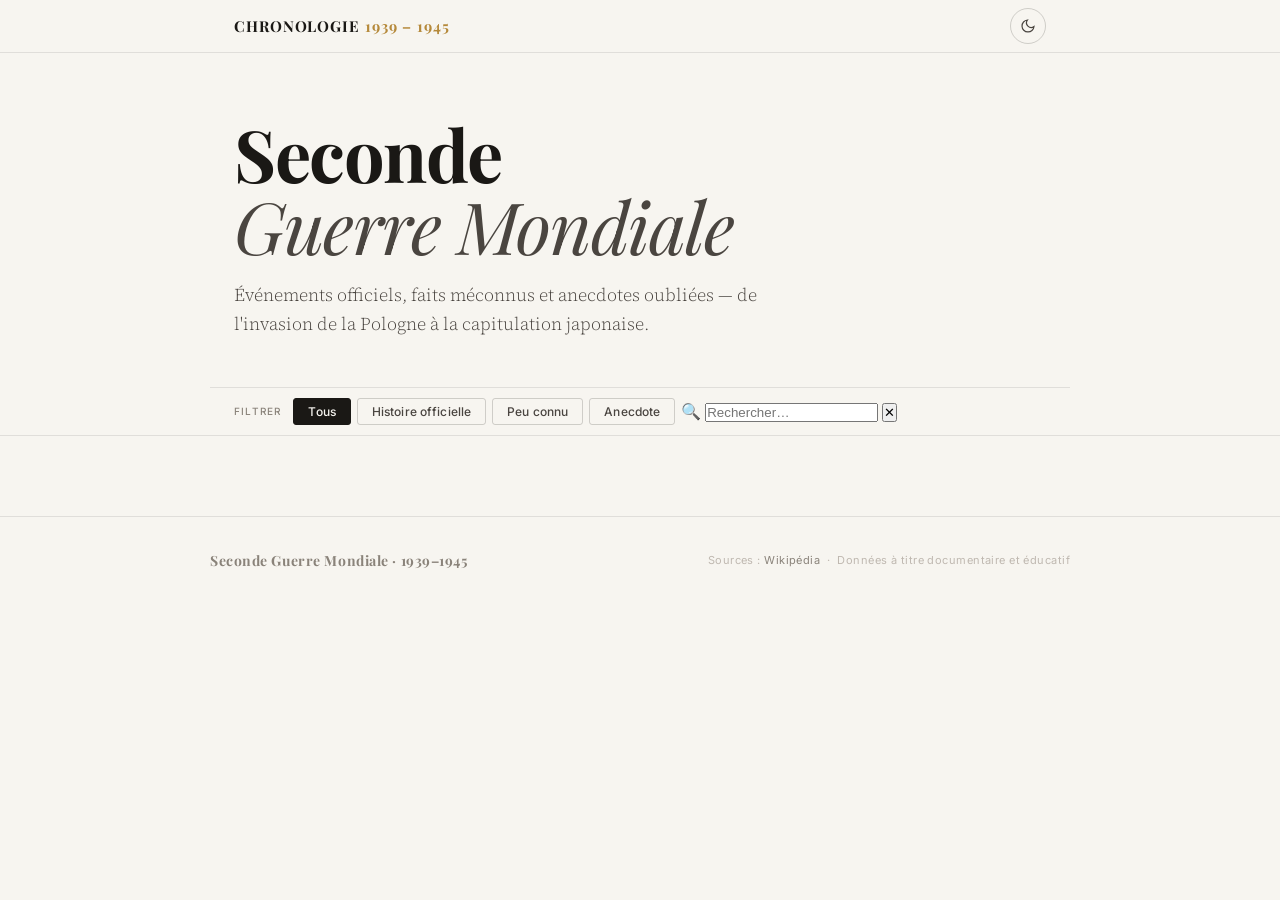
==== commit a0ad6920: "Update index.html" ====
--- a/index.html
+++ b/index.html
@@ -1,92 +1,60 @@
 <!DOCTYPE html>
 <html lang="fr" data-theme="light">
 <head>
-  <meta charset="UTF-8" />
-  <meta name="viewport" content="width=device-width, initial-scale=1.0" />
-  <title>Seconde Guerre Mondiale · Chronologie 1939–1945</title>
-  <meta name="description" content="Chronologie documentaire de la Seconde Guerre Mondiale — événements officiels, faits méconnus et anecdotes, de 1939 à 1945." />
-  <link rel="stylesheet" href="style.css" />
+<meta charset="UTF-8"/>
+<meta name="viewport" content="width=device-width,initial-scale=1"/>
+<title>Seconde Guerre Mondiale — Chronologie 1939–1945</title>
+<link rel="stylesheet" href="style.css"/>
 </head>
 <body>
 
-  <!-- ══ TOPBAR ══ -->
-  <div class="topbar">
-    <div class="topbar-inner">
-      <span class="topbar-brand">Chronologie <span>1939 – 1945</span></span>
-      <button class="theme-btn" id="theme-btn" aria-label="Basculer mode sombre/clair" title="Mode sombre / clair">
-        <svg id="icon-sun" viewBox="0 0 24 24" fill="none" stroke="currentColor" stroke-width="1.8" width="16" height="16" style="display:none">
-          <circle cx="12" cy="12" r="5"/><line x1="12" y1="1" x2="12" y2="3"/><line x1="12" y1="21" x2="12" y2="23"/><line x1="4.22" y1="4.22" x2="5.64" y2="5.64"/><line x1="18.36" y1="18.36" x2="19.78" y2="19.78"/><line x1="1" y1="12" x2="3" y2="12"/><line x1="21" y1="12" x2="23" y2="12"/><line x1="4.22" y1="19.78" x2="5.64" y2="18.36"/><line x1="18.36" y1="5.64" x2="19.78" y2="4.22"/>
-        </svg>
-        <svg id="icon-moon" viewBox="0 0 24 24" fill="none" stroke="currentColor" stroke-width="1.8" width="16" height="16">
-          <path d="M21 12.79A9 9 0 1 1 11.21 3 7 7 0 0 0 21 12.79z"/>
-        </svg>
-      </button>
+<div class="topbar">
+  <div class="topbar-inner">
+    <span class="topbar-brand">Chronologie <span>1939 – 1945</span></span>
+    <button class="theme-btn" id="theme-btn" aria-label="Basculer mode sombre/clair">
+      <svg id="icon-sun" viewBox="0 0 24 24" fill="none" stroke="currentColor" stroke-width="1.8" width="16" height="16" style="display:none"><circle cx="12" cy="12" r="5"/><line x1="12" y1="1" x2="12" y2="3"/><line x1="12" y1="21" x2="12" y2="23"/><line x1="4.22" y1="4.22" x2="5.64" y2="5.64"/><line x1="18.36" y1="18.36" x2="19.78" y2="19.78"/><line x1="1" y1="12" x2="3" y2="12"/><line x1="21" y1="12" x2="23" y2="12"/><line x1="4.22" y1="19.78" x2="5.64" y2="18.36"/><line x1="18.36" y1="5.64" x2="19.78" y2="4.22"/></svg>
+      <svg id="icon-moon" viewBox="0 0 24 24" fill="none" stroke="currentColor" stroke-width="1.8" width="16" height="16"><path d="M21 12.79A9 9 0 1 1 11.21 3 7 7 0 0 0 21 12.79z"/></svg>
+    </button>
+  </div>
+</div>
+
+<header class="hero">
+  <h1 class="hero-title">Seconde<br><em>Guerre Mondiale</em></h1>
+  <p class="hero-standfirst">Événements officiels, faits méconnus et anecdotes oubliées — de l'invasion de la Pologne à la capitulation japonaise.</p>
+</header>
+
+<nav class="filters-wrap" aria-label="Filtres">
+  <div class="filters-inner">
+    <span class="filter-label">Filtrer</span>
+    <button class="filter-btn active" data-filter="all">Tous</button>
+    <button class="filter-btn" data-filter="known">Histoire officielle</button>
+    <button class="filter-btn" data-filter="rare">Peu connu</button>
+    <button class="filter-btn" data-filter="anecdote">Anecdote</button>
+    <div class="search-wrap">
+      <span class="search-icon">🔍</span>
+      <input class="search-input" id="search-input" type="search" placeholder="Rechercher…" aria-label="Rechercher un événement"/>
+      <button class="search-clear" id="search-clear" aria-label="Effacer">✕</button>
     </div>
+    <span class="event-count" id="event-count"></span>
   </div>
+</nav>
 
-  <!-- ══ HERO ══ -->
-  <header class="hero">
-    <p class="hero-kicker">Chronologie documentaire</p>
-    <h1 class="hero-title">Seconde<br><em>Guerre Mondiale</em></h1>
-    <p class="hero-standfirst">
-      Événements officiels, faits méconnus et anecdotes oubliées —
-      de l'invasion de la Pologne à la capitulation japonaise.
-    </p>
-    <div class="kpi-bar">
-      <div class="kpi-item">
-        <div class="kpi-number" id="kpi-victims">—</div>
-        <div class="kpi-label">Victimes estimées</div>
-      </div>
-      <div class="kpi-item">
-        <div class="kpi-number" id="kpi-duration">—</div>
-        <div class="kpi-label">Durée du conflit</div>
-      </div>
-      <div class="kpi-item">
-        <div class="kpi-number" id="kpi-nations">—</div>
-        <div class="kpi-label">Nations impliquées</div>
-      </div>
-    </div>
-  </header>
+<main>
+  <div class="timeline-wrap">
+    <div class="timeline-spine" aria-hidden="true"></div>
+    <div id="timeline-root"></div>
+  </div>
+</main>
 
-  <!-- ══ FILTRES ══ -->
-  <nav class="filters-wrap" aria-label="Filtres par catégorie">
-    <div class="filters-inner">
-      <span class="filter-label">Filtrer</span>
-      <button class="filter-btn active" data-filter="all">Tous</button>
-      <button class="filter-btn" data-filter="known">Histoire officielle</button>
-      <button class="filter-btn" data-filter="rare">Peu connu</button>
-      <button class="filter-btn" data-filter="anecdote">Anecdote</button>
-      <span class="event-count" id="event-count"></span>
-    </div>
-  </nav>
+<footer class="site-footer">
+  <div class="site-footer-inner">
+    <span class="footer-brand">Seconde Guerre Mondiale · 1939–1945</span>
+    <span class="footer-meta">Sources : <a href="https://fr.wikipedia.org" target="_blank" rel="noopener">Wikipédia</a> &nbsp;·&nbsp; Données à titre documentaire et éducatif</span>
+  </div>
+</footer>
 
-  <!-- ══ LÉGENDE ══ -->
-  <div class="legend" aria-hidden="true">
-    <div class="leg-item"><div class="leg-dot known"></div><span>Histoire officielle</span></div>
-    <div class="leg-item"><div class="leg-dot rare"></div><span>Peu connu</span></div>
-    <div class="leg-item"><div class="leg-dot anec"></div><span>Anecdote</span></div>
-  </div>
-
-  <!-- ══ TIMELINE ══ -->
-  <main>
-    <div class="timeline-wrap">
-      <div class="timeline-spine" aria-hidden="true"></div>
-      <div id="timeline-root"></div>
-    </div>
-  </main>
-
-  <!-- ══ FOOTER ══ -->
-  <footer class="site-footer">
-    <div class="site-footer-inner">
-      <span class="footer-brand">Seconde Guerre Mondiale · 1939–1945</span>
-      <span class="footer-meta">
-        Sources : <a href="https://fr.wikipedia.org" target="_blank" rel="noopener">Wikipédia</a>
-        &nbsp;·&nbsp; Données à titre documentaire et éducatif
-      </span>
-    </div>
-  </footer>
-
-  <script src="data.js"></script>
-  <script src="app.js"></script>
+<!-- Tes données : remplace ce fichier par ton propre data.js -->
+<script src="data.js"></script>
+<script src="main.js"></script>
 </body>
 </html>
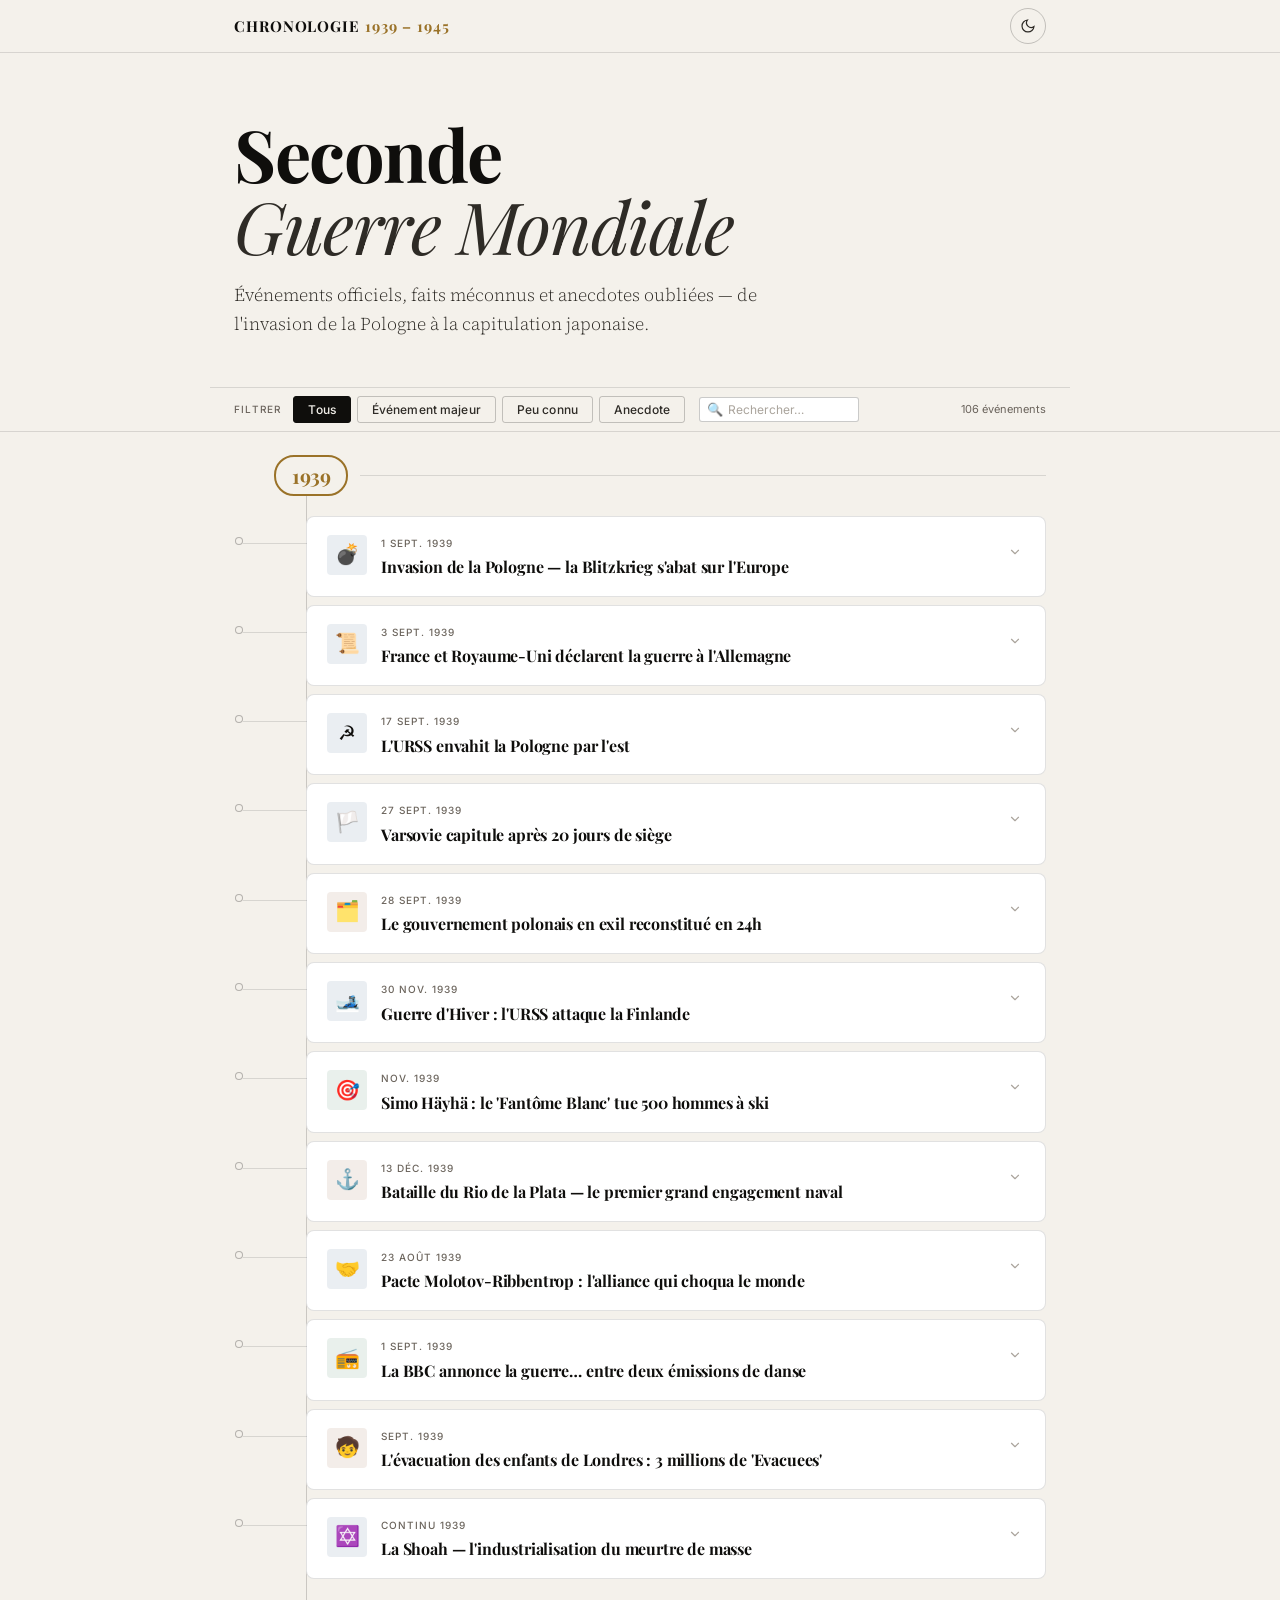
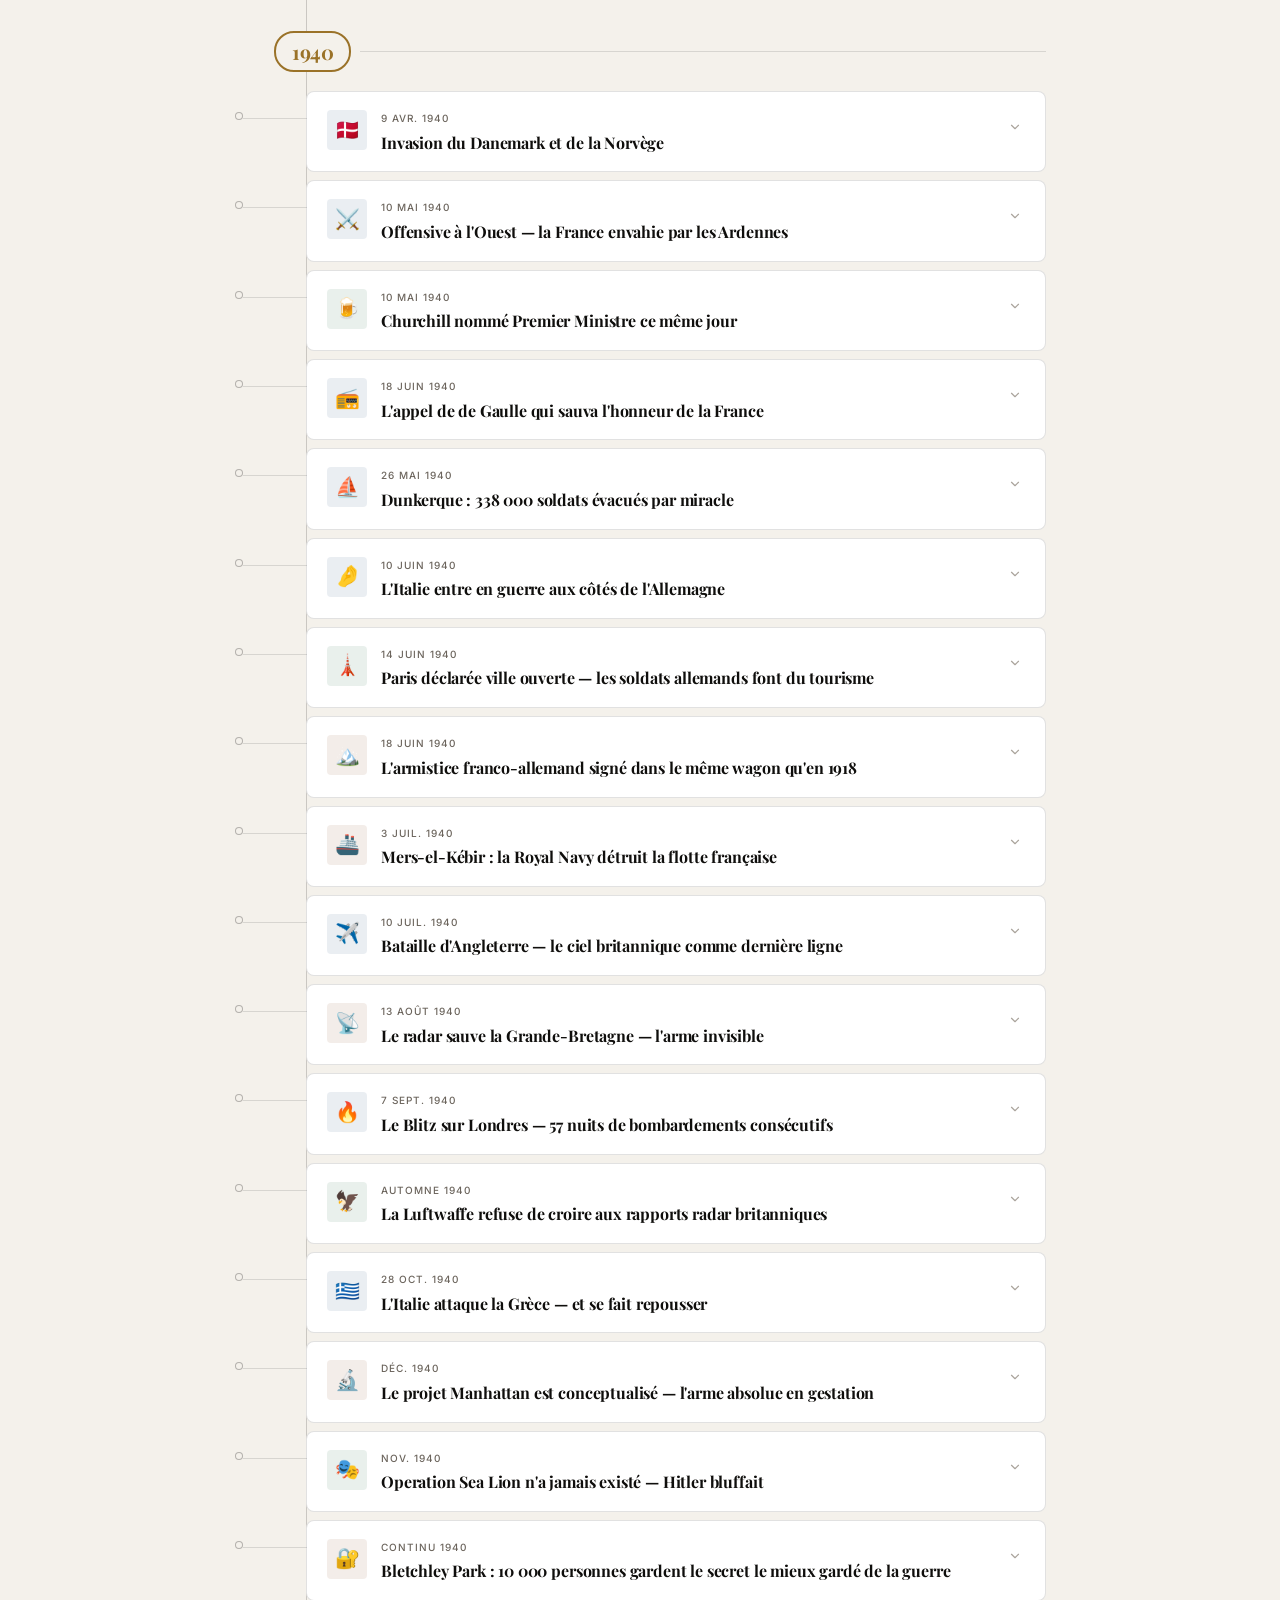
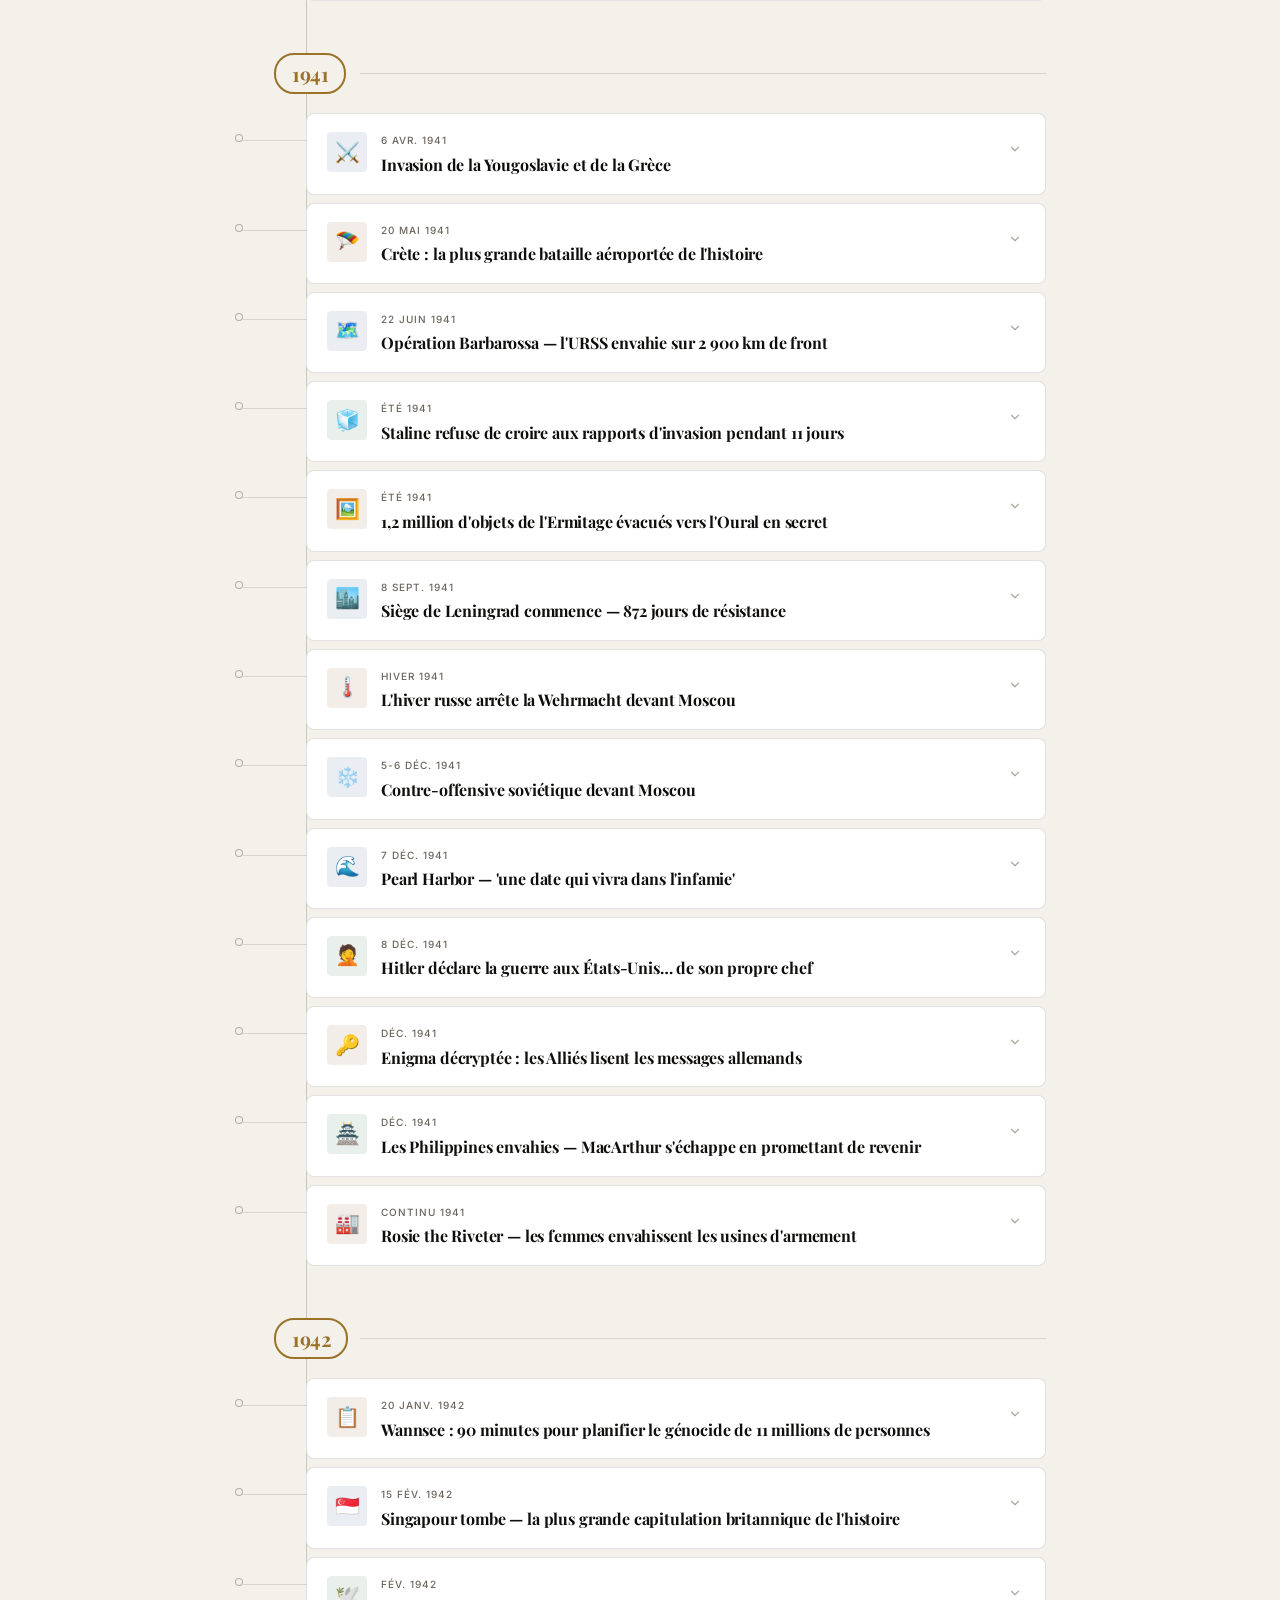
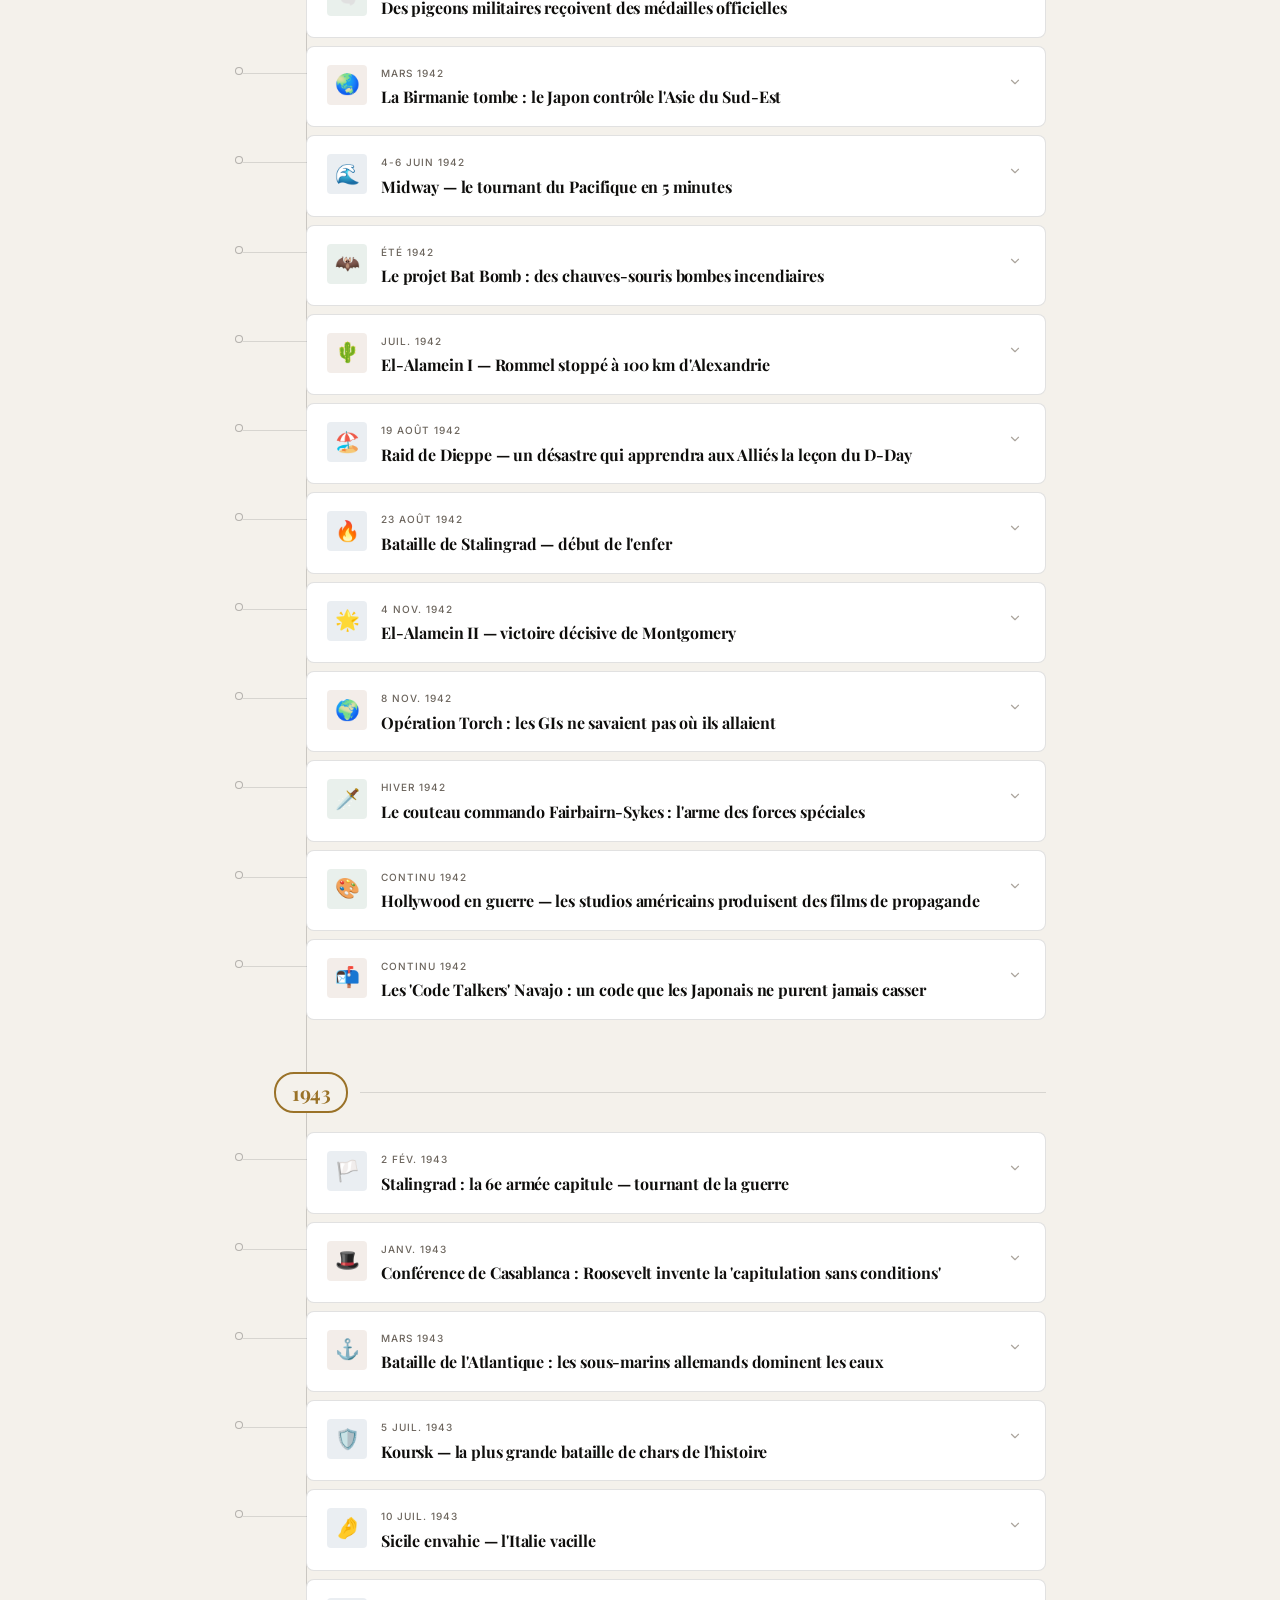
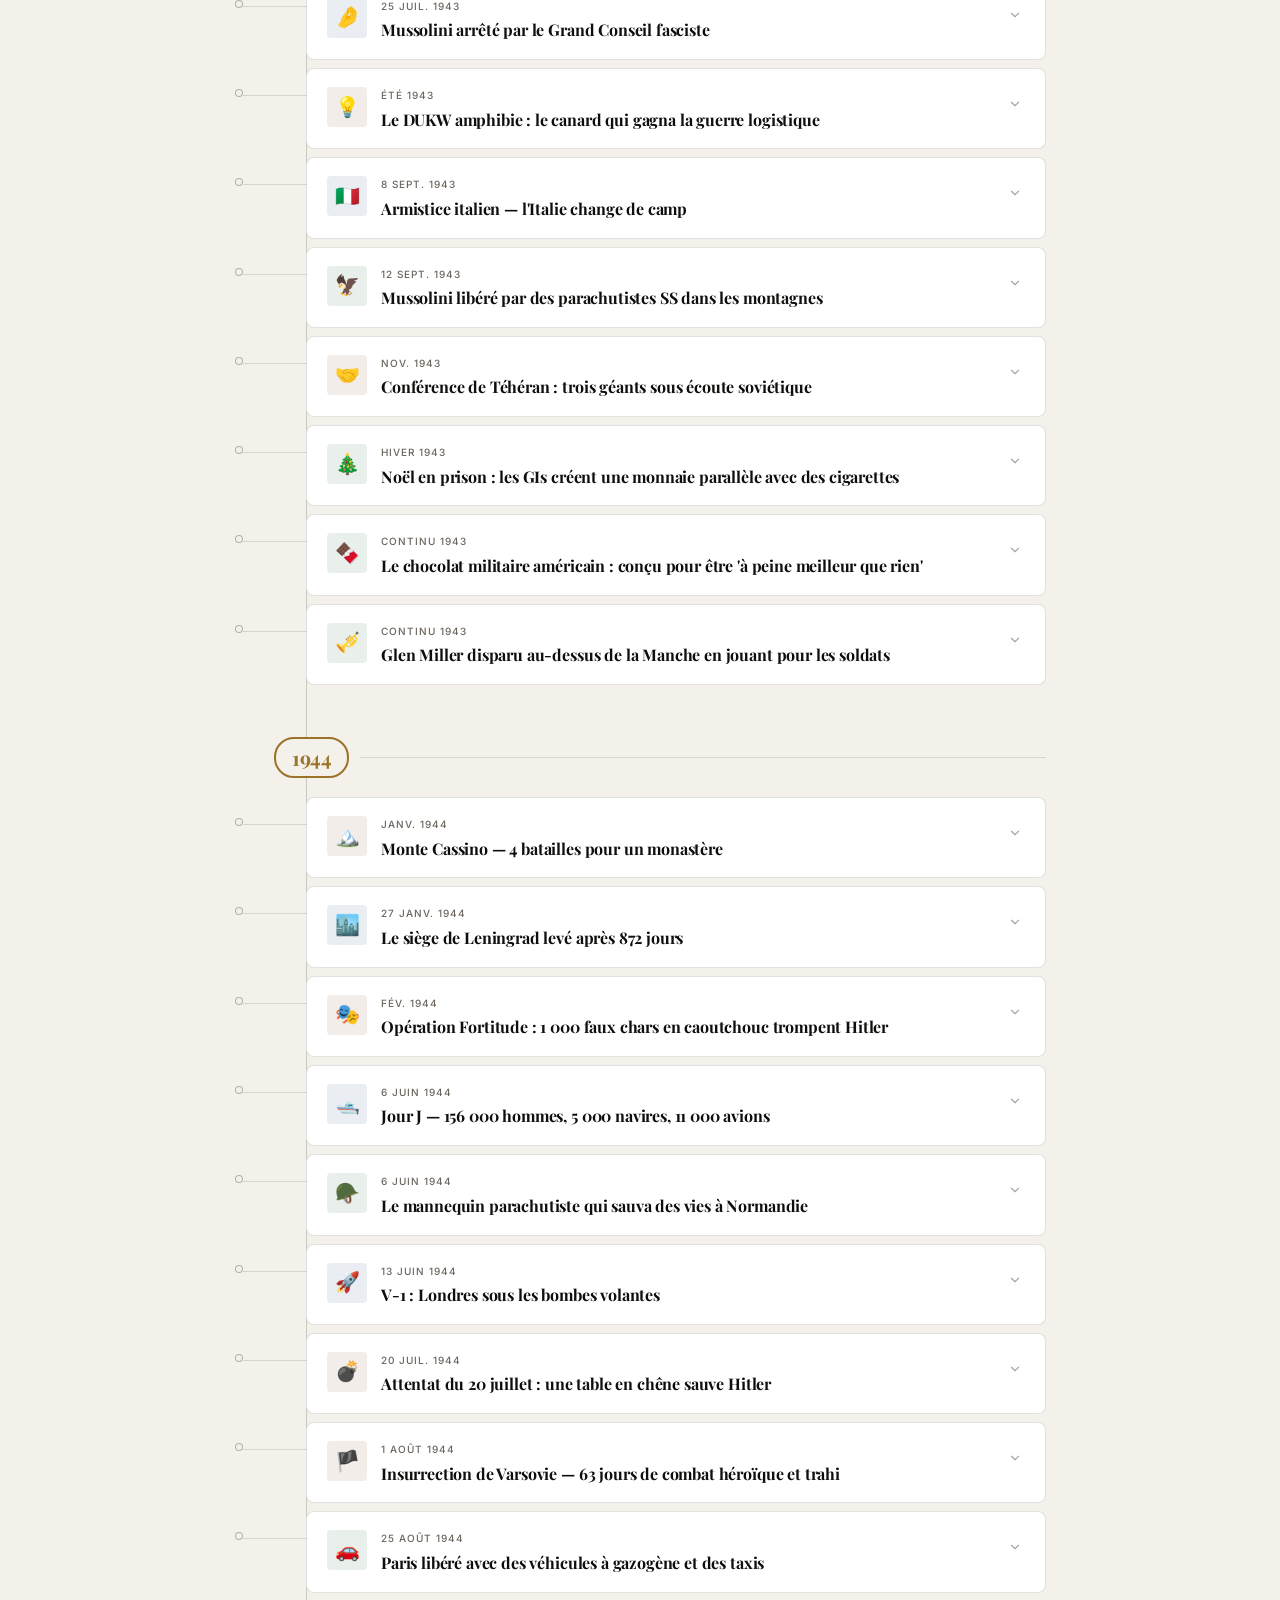
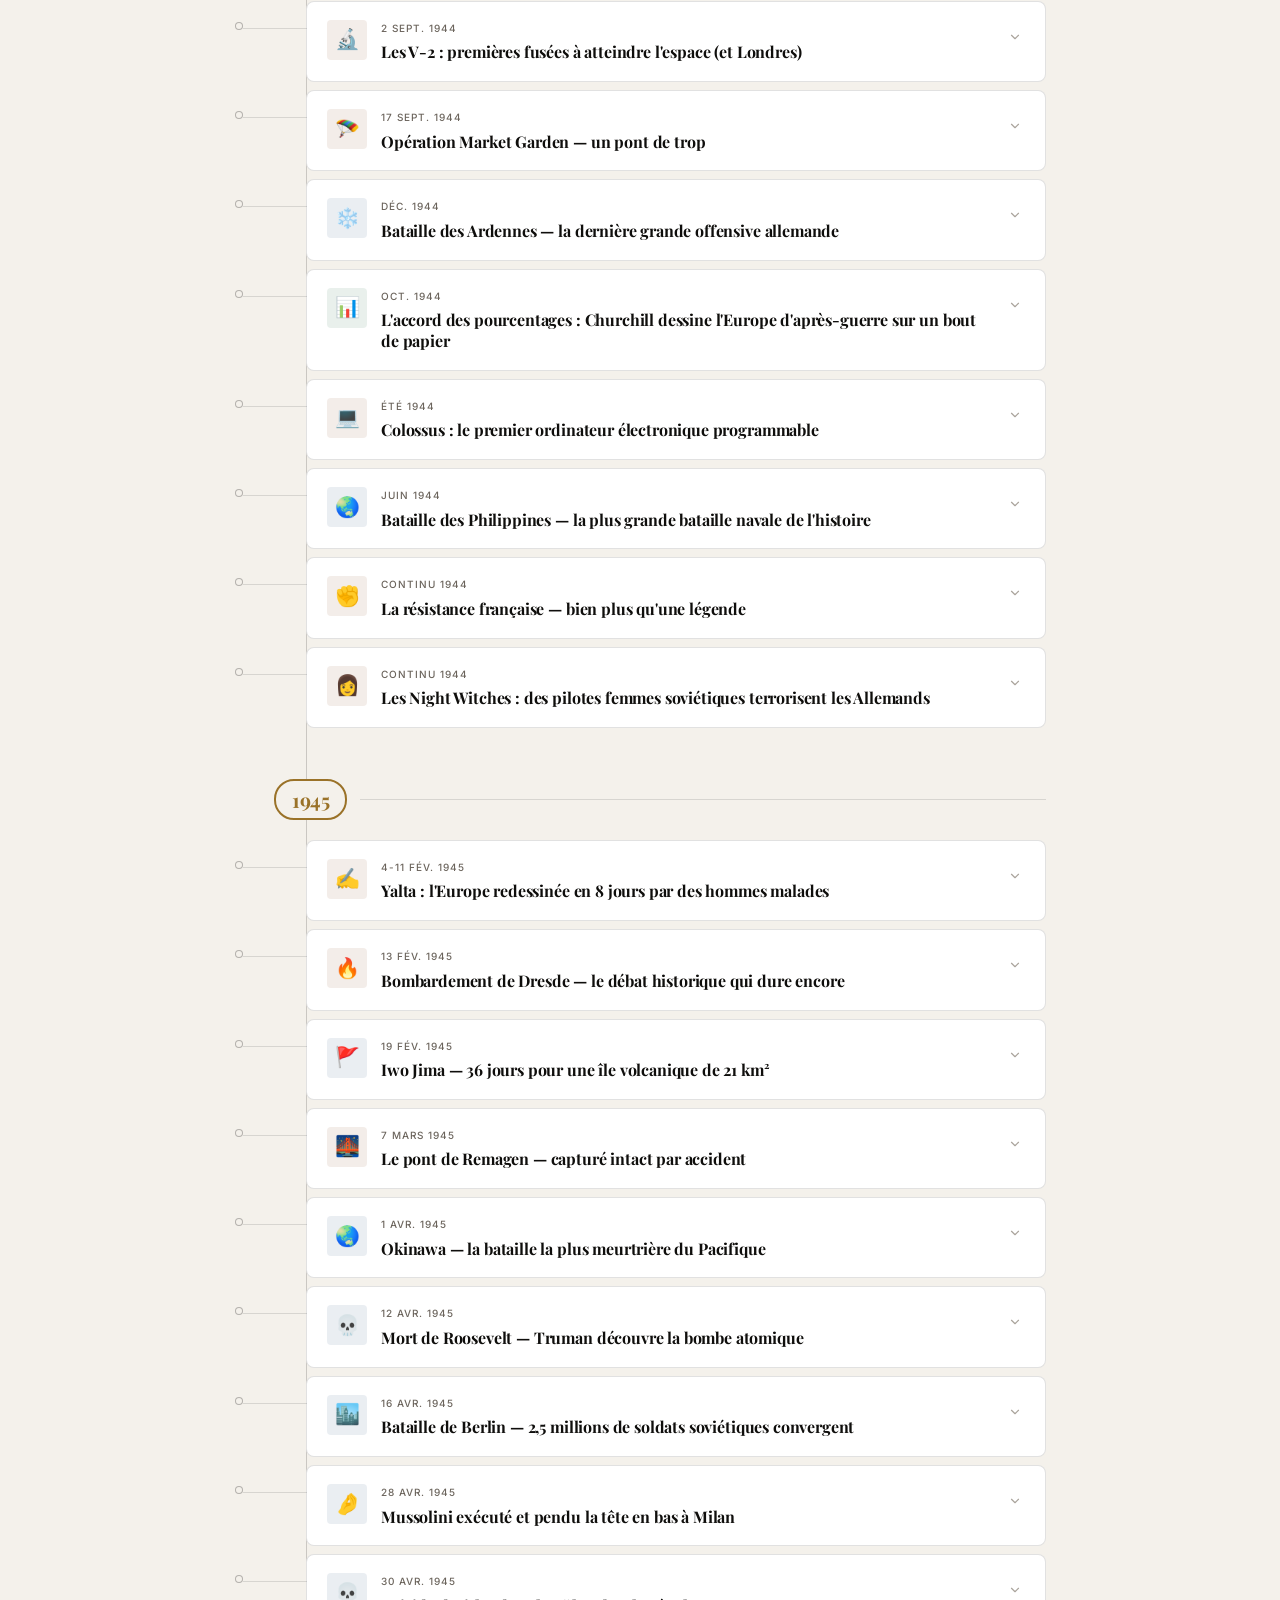
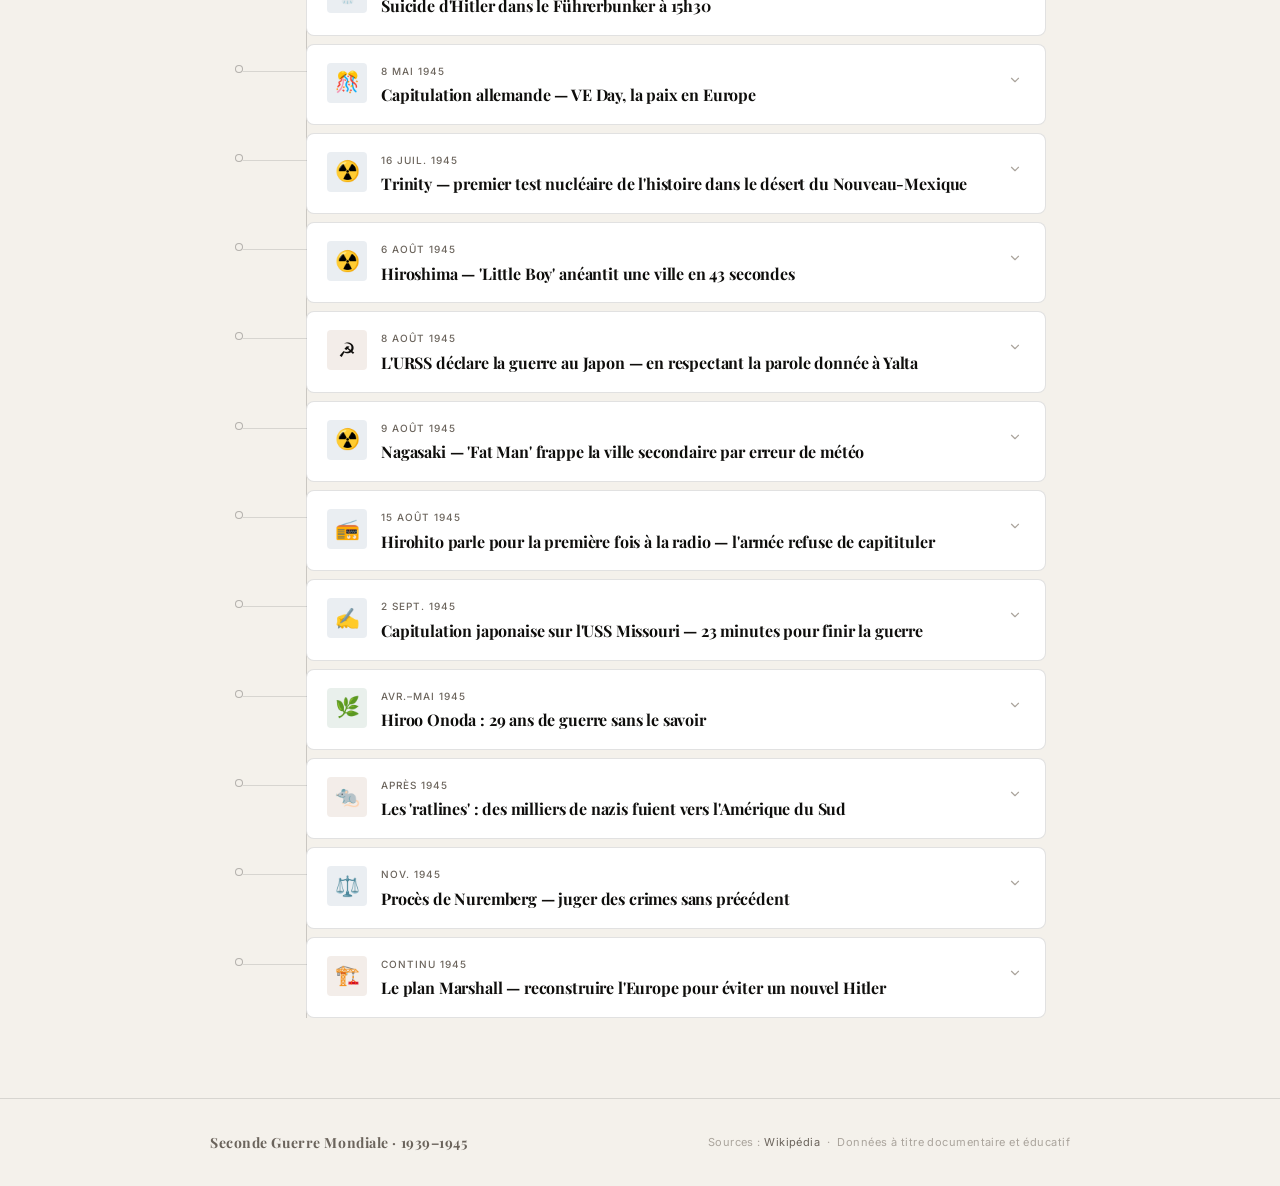
==== commit b299c68f: "Update index.html" ====
--- a/index.html
+++ b/index.html
@@ -27,7 +27,7 @@
   <div class="filters-inner">
     <span class="filter-label">Filtrer</span>
     <button class="filter-btn active" data-filter="all">Tous</button>
-    <button class="filter-btn" data-filter="known">Histoire officielle</button>
+    <button class="filter-btn" data-filter="known">Événement majeur</button>
     <button class="filter-btn" data-filter="rare">Peu connu</button>
     <button class="filter-btn" data-filter="anecdote">Anecdote</button>
     <div class="search-wrap">
--- a/style.css
+++ b/style.css
@@ -1,754 +1,150 @@
-@import url('https://fonts.googleapis.com/css2?family=Playfair+Display:ital,wght@0,400;0,700;1,400;1,700&family=Source+Serif+4:ital,opsz,wght@0,8..60,300;0,8..60,400;0,8..60,600;1,8..60,300;1,8..60,400&family=Inter:wght@300;400;500;600&display=swap');
+@import url('https://fonts.googleapis.com/css2?family=Playfair+Display:ital,wght@0,400;0,700;1,400&family=Source+Serif+4:ital,opsz,wght@0,8..60,300;0,8..60,400;1,8..60,300&family=Inter:wght@300;400;500;600&display=swap');
 
-/* ═══════════════════════════════════════
-   TOKENS — mode clair par défaut
-═══════════════════════════════════════ */
 :root {
-  color-scheme: light;
-
-  --bg:           #f7f5f0;
-  --bg-page:      #f7f5f0;
-  --bg-card:      #ffffff;
-  --bg-card-hover:#f9f8f5;
-  --bg-nav:       rgba(247, 245, 240, 0.92);
-
-  --ink-1:        #1a1815;
-  --ink-2:        #4a4540;
-  --ink-3:        #8a837a;
-  --ink-4:        #bfb8b0;
-
-  --gold:         #b5893a;
-  --gold-light:   rgba(181, 137, 58, 0.12);
-  --gold-rule:    rgba(181, 137, 58, 0.35);
-
-  --border:       rgba(26, 24, 21, 0.10);
-  --border-med:   rgba(26, 24, 21, 0.18);
-
-  /* catégories */
-  --known:        #1d4e7a;
-  --known-bg:     rgba(29, 78, 122, 0.08);
-  --known-text:   #1d4e7a;
-  --rare:         #8b4513;
-  --rare-bg:      rgba(139, 69, 19, 0.08);
-  --rare-text:    #8b4513;
-  --anec:         #1a6b40;
-  --anec-bg:      rgba(26, 107, 64, 0.08);
-  --anec-text:    #1a6b40;
-
-  --spine:        rgba(26, 24, 21, 0.15);
-  --spine-dot:    rgba(26, 24, 21, 0.25);
-  --radius:       4px;
-  --radius-lg:    8px;
-  --spine-x:      72px;
-  --max-w:        860px;
-
-  --font-display: 'Playfair Display', Georgia, serif;
-  --font-body:    'Source Serif 4', Georgia, serif;
-  --font-ui:      'Inter', system-ui, sans-serif;
+  --bg:#f4f1eb;--bg-card:#ffffff;--bg-card-h:#f9f8f5;--bg-nav:rgba(244,241,235,0.95);
+  --ink-1:#0f0e0c;--ink-2:#2e2b26;--ink-3:#6b645c;--ink-4:#aaa49c;
+  --gold:#9a7228;--gold-l:rgba(154,114,40,0.12);--gold-r:rgba(154,114,40,0.35);
+  --border:rgba(15,14,12,0.12);--border-m:rgba(15,14,12,0.22);
+  --known:#1a4a73;--known-bg:rgba(26,74,115,0.09);--known-t:#1a4a73;
+  --rare:#7a3d10;--rare-bg:rgba(122,61,16,0.09);--rare-t:#7a3d10;
+  --anec:#155e35;--anec-bg:rgba(21,94,53,0.09);--anec-t:#155e35;
+  --spine:rgba(15,14,12,0.18);--spine-dot:rgba(15,14,12,0.28);
+  --radius:4px;--radius-lg:8px;--spine-x:72px;--max-w:860px;
+  --font-d:'Playfair Display',Georgia,serif;--font-b:'Source Serif 4',Georgia,serif;--font-ui:'Inter',system-ui,sans-serif;
+}
+[data-theme="dark"] {
+  --bg:#0e0d0b;--bg-card:#181714;--bg-card-h:#1f1e1b;--bg-nav:rgba(14,13,11,0.95);
+  --ink-1:#f5f1e8;--ink-2:#c8c2b8;--ink-3:#7a7268;--ink-4:#3e3930;
+  --gold:#c9a84c;--gold-l:rgba(201,168,76,0.12);--gold-r:rgba(201,168,76,0.3);
+  --border:rgba(245,241,232,0.1);--border-m:rgba(245,241,232,0.18);
+  --known:#5a9fd4;--known-bg:rgba(90,159,212,0.12);--known-t:#7ab8e0;
+  --rare:#d4904a;--rare-bg:rgba(212,144,74,0.12);--rare-t:#e0a870;
+  --anec:#48c882;--anec-bg:rgba(72,200,130,0.12);--anec-t:#70d898;
+  --spine:rgba(245,241,232,0.15);--spine-dot:rgba(245,241,232,0.25);
 }
 
-/* ═══ MODE SOMBRE ═══ */
-[data-theme="dark"] {
-  color-scheme: dark;
+*,*::before,*::after{box-sizing:border-box;margin:0;padding:0}
+html{scroll-behavior:smooth}
+body{background:var(--bg);color:var(--ink-1);font-family:var(--font-b);font-size:16px;line-height:1.65;-webkit-font-smoothing:antialiased;transition:background .25s,color .25s;min-height:100vh}
 
-  --bg:           #111010;
-  --bg-page:      #111010;
-  --bg-card:      #1b1a18;
-  --bg-card-hover:#222120;
-  --bg-nav:       rgba(17, 16, 16, 0.92);
+/* ── Topbar ── */
+.topbar{border-bottom:1px solid var(--border);background:var(--bg-nav);backdrop-filter:blur(10px);position:sticky;top:0;z-index:200}
+.topbar-inner{max-width:var(--max-w);margin:0 auto;padding:0 24px;height:52px;display:flex;align-items:center;gap:16px}
+.topbar-brand{font-family:var(--font-d);font-size:15px;font-weight:700;letter-spacing:.06em;text-transform:uppercase;color:var(--ink-1);flex:1}
+.topbar-brand span{color:var(--gold)}
+.theme-btn{display:flex;align-items:center;justify-content:center;width:36px;height:36px;border-radius:50%;border:1px solid var(--border-m);background:transparent;color:var(--ink-2);cursor:pointer;transition:border-color .15s,color .15s,background .15s;font-size:16px}
+.theme-btn:hover{border-color:var(--gold-r);color:var(--gold);background:var(--gold-l)}
 
-  --ink-1:        #f0ece4;
-  --ink-2:        #b0aa9f;
-  --ink-3:        #6a645c;
-  --ink-4:        #3a3530;
+/* ── Hero ── */
+.hero{max-width:var(--max-w);margin:0 auto;padding:64px 24px 48px;border-bottom:1px solid var(--border)}
+.hero-title{font-family:var(--font-d);font-size:clamp(38px,7vw,72px);font-weight:700;line-height:1.0;color:var(--ink-1);letter-spacing:-.02em;margin-bottom:8px}
+.hero-title em{font-style:italic;font-weight:400;color:var(--ink-2)}
+.hero-standfirst{font-family:var(--font-b);font-size:clamp(15px,2vw,18px);font-weight:300;color:var(--ink-2);line-height:1.6;max-width:560px;margin-top:20px}
 
-  --gold:         #c9a84c;
-  --gold-light:   rgba(201, 168, 76, 0.10);
-  --gold-rule:    rgba(201, 168, 76, 0.30);
+/* ── Filters ── */
+.filters-wrap{position:sticky;top:52px;z-index:100;background:var(--bg-nav);backdrop-filter:blur(10px);border-bottom:1px solid var(--border)}
+.filters-inner{max-width:var(--max-w);margin:0 auto;padding:8px 24px;display:flex;align-items:center;gap:6px;flex-wrap:wrap}
+.filter-label{font-family:var(--font-ui);font-size:10px;font-weight:500;letter-spacing:.12em;text-transform:uppercase;color:var(--ink-3);margin-right:6px;flex-shrink:0}
+.filter-btn{font-family:var(--font-ui);font-size:12px;font-weight:500;padding:5px 14px;border-radius:3px;border:1px solid var(--border-m);background:transparent;color:var(--ink-2);cursor:pointer;transition:all .15s;white-space:nowrap;letter-spacing:.01em}
+.filter-btn:hover{color:var(--ink-1);background:var(--bg-card)}
+.filter-btn.active{background:var(--ink-1);border-color:var(--ink-1);color:var(--bg)}
+.filter-btn.active-known{background:var(--known);border-color:var(--known);color:#fff}
+.filter-btn.active-rare{background:var(--rare);border-color:var(--rare);color:#fff}
+.filter-btn.active-anec{background:var(--anec);border-color:var(--anec);color:#fff}
+.event-count{margin-left:auto;font-family:var(--font-ui);font-size:11px;color:var(--ink-3);white-space:nowrap}
 
-  --border:       rgba(240, 236, 228, 0.08);
-  --border-med:   rgba(240, 236, 228, 0.14);
+.search-wrap{display:flex;align-items:center;gap:6px;margin-left:8px;position:relative}
+.search-input{font-family:var(--font-ui);font-size:12px;padding:4px 10px 4px 28px;border-radius:3px;border:1px solid var(--border-m);background:var(--bg-card);color:var(--ink-1);width:160px;transition:border-color .15s,width .2s;outline:none}
+.search-input:focus{border-color:var(--gold-r);width:200px}
+.search-input::placeholder{color:var(--ink-4)}
+.search-icon{position:absolute;left:8px;top:50%;transform:translateY(-50%);color:var(--ink-4);pointer-events:none;font-size:13px;line-height:1}
+.search-clear{position:absolute;right:6px;top:50%;transform:translateY(-50%);background:none;border:none;cursor:pointer;color:var(--ink-3);font-size:14px;line-height:1;display:none;padding:0}
+.search-clear.visible{display:block}
 
-  --known:        #4a90c8;
-  --known-bg:     rgba(74, 144, 200, 0.10);
-  --known-text:   #6aabdf;
-  --rare:         #c8823a;
-  --rare-bg:      rgba(200, 130, 58, 0.10);
-  --rare-text:    #dfa060;
-  --anec:         #3aa870;
-  --anec-bg:      rgba(58, 168, 112, 0.10);
-  --anec-text:    #60c890;
+/* ── Timeline ── */
+.timeline-wrap{max-width:var(--max-w);margin:24px auto 80px;padding:0 24px 0 calc(var(--spine-x) + 24px);position:relative}
+.timeline-spine{position:absolute;left:calc(var(--spine-x) + 24px);top:0;bottom:0;width:1px;background:var(--spine)}
 
-  --spine:        rgba(240, 236, 228, 0.12);
-  --spine-dot:    rgba(240, 236, 228, 0.22);
+/* ── Year block ── */
+.year-block{margin-bottom:52px;opacity:0;transform:translateY(12px);transition:opacity .4s,transform .4s}
+.year-block.visible{opacity:1;transform:none}
+
+.year-marker{position:relative;margin-left:calc(-1 * var(--spine-x));margin-bottom:20px;height:40px;display:flex;align-items:center}
+.year-marker::after{content:'';position:absolute;left:calc(var(--spine-x) + 54px);right:0;height:1px;background:var(--border)}
+
+/* Year badge — colored rounded outline */
+.year-badge{
+  position:relative;z-index:2;
+  left:calc(var(--spine-x) - 32px);
+  font-family:var(--font-d);font-size:20px;font-weight:700;
+  color:var(--gold);
+  border:2px solid var(--gold);
+  border-radius:20px;
+  padding:2px 16px;
+  background:var(--bg);
+  letter-spacing:-.02em;
+  white-space:nowrap;
+  user-select:none;
 }
 
-/* ═══════════════════════════════════════
-   RESET / BASE
-═══════════════════════════════════════ */
-*, *::before, *::after { box-sizing: border-box; margin: 0; padding: 0; }
-html { scroll-behavior: smooth; }
+/* ── Event card ── */
+.event-card{position:relative;background:var(--bg-card);border:1px solid var(--border);border-radius:var(--radius-lg);padding:18px 20px;margin-bottom:8px;cursor:pointer;transition:border-color .2s,background .2s,transform .15s,box-shadow .2s;display:grid;grid-template-columns:40px 1fr 20px;gap:14px;align-items:start}
+.event-card::before{content:'';position:absolute;left:calc(-1 * var(--spine-x) + 8px);top:26px;width:calc(var(--spine-x) - 8px);height:1px;background:var(--border);transition:background .2s}
+.event-card::after{content:'';position:absolute;left:calc(-1 * var(--spine-x));top:20px;width:8px;height:8px;border-radius:50%;background:var(--bg);border:1.5px solid var(--spine-dot);transition:border-color .2s,background .2s,transform .2s}
+.event-card:hover{border-color:var(--border-m);background:var(--bg-card-h);transform:translateX(4px);box-shadow:-4px 0 0 0 var(--gold),0 2px 12px rgba(0,0,0,0.06)}
+.event-card:hover::after{border-color:var(--gold);background:var(--gold);transform:scale(1.1)}
+.event-card:hover::before{background:var(--gold-r)}
+.event-card.is-open{border-color:var(--border-m);background:var(--bg-card-h);box-shadow:-4px 0 0 0 var(--gold),0 2px 12px rgba(0,0,0,0.06)}
+.event-card.is-open::after{background:var(--gold);border-color:var(--gold)}
+.event-card.is-open::before{background:var(--gold-r)}
 
-body {
-  background: var(--bg-page);
-  color: var(--ink-1);
-  font-family: var(--font-body);
-  font-size: 16px;
-  line-height: 1.65;
-  -webkit-font-smoothing: antialiased;
-  transition: background 0.25s ease, color 0.25s ease;
+.card-icon{width:40px;height:40px;border-radius:var(--radius);display:flex;align-items:center;justify-content:center;font-size:20px;flex-shrink:0}
+.icon-known{background:var(--known-bg)}.icon-rare{background:var(--rare-bg)}.icon-anec{background:var(--anec-bg)}
+
+.card-body{min-width:0}
+.card-meta{display:flex;align-items:center;gap:8px;flex-wrap:wrap;margin-bottom:6px}
+.card-date{font-family:var(--font-ui);font-size:10px;font-weight:500;letter-spacing:.1em;text-transform:uppercase;color:var(--ink-3)}
+
+.card-title{font-family:var(--font-d);font-size:16px;font-weight:700;color:var(--ink-1);line-height:1.3;letter-spacing:-.01em}
+
+.card-expand{display:none;margin-top:14px;padding-top:14px;border-top:1px solid var(--border)}
+.card-expand.open{display:block}
+.card-detail{font-family:var(--font-b);font-size:14px;font-weight:300;color:var(--ink-2);line-height:1.75}
+.card-footer{display:flex;align-items:center;flex-wrap:wrap;gap:0;margin-top:12px}
+.card-stat{display:inline-flex;align-items:center;gap:6px;font-family:var(--font-ui);font-size:11px;font-weight:500;color:var(--gold);background:var(--gold-l);border:1px solid var(--gold-r);border-radius:3px;padding:4px 10px}
+.card-stat::before{content:'';width:4px;height:4px;border-radius:50%;background:var(--gold);flex-shrink:0}
+.card-wiki{display:inline-flex;align-items:center;gap:4px;margin-left:10px;font-family:var(--font-ui);font-size:11px;color:var(--ink-3);text-decoration:none;transition:color .15s;padding:4px 0}
+.card-wiki:hover{color:var(--ink-1)}
+.card-wiki svg{width:10px;height:10px;opacity:.6}
+
+.card-arrow{color:var(--ink-4);flex-shrink:0;margin-top:10px;width:20px;display:flex;justify-content:center;transition:transform .25s,color .15s}
+.card-arrow svg{width:14px;height:14px}
+.event-card.is-open .card-arrow{transform:rotate(180deg);color:var(--gold)}
+
+.no-results{font-family:var(--font-b);color:var(--ink-3);font-size:15px;padding:40px 0;text-align:center;font-style:italic}
+
+/* ── Footer ── */
+.site-footer{border-top:1px solid var(--border);padding:32px 24px}
+.site-footer-inner{max-width:var(--max-w);margin:0 auto;display:flex;align-items:center;justify-content:space-between;gap:16px;flex-wrap:wrap}
+.footer-brand{font-family:var(--font-d);font-size:14px;font-weight:700;color:var(--ink-3);letter-spacing:.04em}
+.footer-meta{font-family:var(--font-ui);font-size:11px;color:var(--ink-4);letter-spacing:.04em}
+.footer-meta a{color:var(--ink-3);text-decoration:none;transition:color .15s}
+.footer-meta a:hover{color:var(--ink-1)}
+
+mark{background:rgba(154,114,40,0.25);color:inherit;border-radius:2px;padding:0 1px}
+[data-theme="dark"] mark{background:rgba(201,168,76,0.3)}
+
+@media(max-width:640px){
+  :root{--spine-x:40px}
+  .hero{padding:40px 20px 36px}
+  .event-card{grid-template-columns:36px 1fr 16px;gap:10px;padding:14px}
+  .card-icon{width:36px;height:36px;font-size:18px}
+  .filter-label{display:none}
+  .event-count{display:none}
+  .search-input{width:120px}.search-input:focus{width:150px}
+  .site-footer-inner{flex-direction:column;gap:8px}
 }
-
-/* ═══════════════════════════════════════
-   TOP BAR (publication style)
-═══════════════════════════════════════ */
-.topbar {
-  border-bottom: 1px solid var(--border);
-  background: var(--bg-nav);
-  backdrop-filter: blur(10px);
-  -webkit-backdrop-filter: blur(10px);
-  position: sticky;
-  top: 0;
-  z-index: 200;
+@media(prefers-reduced-motion:reduce){
+  .year-block{transition:none;opacity:1;transform:none}
+  *{transition-duration:.01ms!important}
 }
-
-.topbar-inner {
-  max-width: var(--max-w);
-  margin: 0 auto;
-  padding: 0 24px;
-  height: 52px;
-  display: flex;
-  align-items: center;
-  gap: 16px;
-}
-
-.topbar-brand {
-  font-family: var(--font-display);
-  font-size: 15px;
-  font-weight: 700;
-  letter-spacing: 0.06em;
-  text-transform: uppercase;
-  color: var(--ink-1);
-  flex: 1;
-}
-
-.topbar-brand span {
-  color: var(--gold);
-}
-
-.theme-btn {
-  display: flex;
-  align-items: center;
-  justify-content: center;
-  width: 36px;
-  height: 36px;
-  border-radius: 50%;
-  border: 1px solid var(--border-med);
-  background: transparent;
-  color: var(--ink-2);
-  cursor: pointer;
-  transition: border-color 0.15s, color 0.15s, background 0.15s;
-  font-size: 16px;
-}
-
-.theme-btn:hover {
-  border-color: var(--gold-rule);
-  color: var(--gold);
-  background: var(--gold-light);
-}
-
-/* ═══════════════════════════════════════
-   HERO — éditorial magazine
-═══════════════════════════════════════ */
-.hero {
-  max-width: var(--max-w);
-  margin: 0 auto;
-  padding: 64px 24px 48px;
-  border-bottom: 1px solid var(--border);
-}
-
-.hero-kicker {
-  font-family: var(--font-ui);
-  font-size: 11px;
-  font-weight: 600;
-  letter-spacing: 0.20em;
-  text-transform: uppercase;
-  color: var(--gold);
-  margin-bottom: 20px;
-  display: flex;
-  align-items: center;
-  gap: 10px;
-}
-
-.hero-kicker::after {
-  content: '';
-  flex: 0 0 32px;
-  height: 1px;
-  background: var(--gold);
-  opacity: 0.5;
-}
-
-.hero-title {
-  font-family: var(--font-display);
-  font-size: clamp(38px, 7vw, 72px);
-  font-weight: 700;
-  line-height: 1.0;
-  color: var(--ink-1);
-  letter-spacing: -0.02em;
-  margin-bottom: 8px;
-}
-
-.hero-title em {
-  font-style: italic;
-  font-weight: 400;
-  color: var(--ink-2);
-}
-
-.hero-standfirst {
-  font-family: var(--font-body);
-  font-size: clamp(15px, 2vw, 18px);
-  font-weight: 300;
-  color: var(--ink-2);
-  line-height: 1.6;
-  max-width: 560px;
-  margin-top: 20px;
-}
-
-.hero-rule {
-  display: flex;
-  align-items: center;
-  gap: 0;
-  margin-top: 40px;
-}
-
-/* ═══════════════════════════════════════
-   KPI BAR — chiffres éditoriaux
-═══════════════════════════════════════ */
-.kpi-bar {
-  display: grid;
-  grid-template-columns: repeat(3, 1fr);
-  gap: 0;
-  margin-top: 36px;
-  border: 1px solid var(--border-med);
-  border-radius: var(--radius-lg);
-  overflow: hidden;
-  background: var(--bg-card);
-}
-
-.kpi-item {
-  padding: 20px 24px;
-  border-right: 1px solid var(--border);
-}
-.kpi-item:last-child { border-right: none; }
-
-.kpi-number {
-  font-family: var(--font-display);
-  font-size: clamp(20px, 3vw, 30px);
-  font-weight: 700;
-  color: var(--ink-1);
-  line-height: 1;
-  letter-spacing: -0.01em;
-}
-
-.kpi-label {
-  font-family: var(--font-ui);
-  font-size: 10px;
-  font-weight: 500;
-  letter-spacing: 0.12em;
-  text-transform: uppercase;
-  color: var(--ink-3);
-  margin-top: 6px;
-}
-
-/* ═══════════════════════════════════════
-   FILTRES — barre sticky
-═══════════════════════════════════════ */
-.filters-wrap {
-  position: sticky;
-  top: 52px;
-  z-index: 100;
-  background: var(--bg-nav);
-  backdrop-filter: blur(10px);
-  -webkit-backdrop-filter: blur(10px);
-  border-bottom: 1px solid var(--border);
-}
-
-.filters-inner {
-  max-width: var(--max-w);
-  margin: 0 auto;
-  padding: 10px 24px;
-  display: flex;
-  align-items: center;
-  gap: 6px;
-  flex-wrap: wrap;
-}
-
-.filter-label {
-  font-family: var(--font-ui);
-  font-size: 10px;
-  font-weight: 500;
-  letter-spacing: 0.12em;
-  text-transform: uppercase;
-  color: var(--ink-3);
-  margin-right: 6px;
-  flex-shrink: 0;
-}
-
-.filter-btn {
-  font-family: var(--font-ui);
-  font-size: 12px;
-  font-weight: 500;
-  padding: 5px 14px;
-  border-radius: 3px;
-  border: 1px solid var(--border-med);
-  background: transparent;
-  color: var(--ink-2);
-  cursor: pointer;
-  transition: all 0.15s ease;
-  white-space: nowrap;
-  letter-spacing: 0.01em;
-}
-
-.filter-btn:hover {
-  color: var(--ink-1);
-  border-color: var(--border-med);
-  background: var(--bg-card);
-}
-
-.filter-btn.active {
-  background: var(--ink-1);
-  border-color: var(--ink-1);
-  color: var(--bg-page);
-}
-
-.filter-btn.active-known {
-  background: var(--known);
-  border-color: var(--known);
-  color: #fff;
-}
-
-.filter-btn.active-rare {
-  background: var(--rare);
-  border-color: var(--rare);
-  color: #fff;
-}
-
-.filter-btn.active-anec {
-  background: var(--anec);
-  border-color: var(--anec);
-  color: #fff;
-}
-
-.event-count {
-  margin-left: auto;
-  font-family: var(--font-ui);
-  font-size: 11px;
-  color: var(--ink-3);
-  white-space: nowrap;
-}
-
-/* ═══════════════════════════════════════
-   LÉGENDE
-═══════════════════════════════════════ */
-.legend {
-  max-width: var(--max-w);
-  margin: 28px auto 0;
-  padding: 0 24px 0 calc(var(--spine-x) + 24px);
-  display: flex;
-  gap: 24px;
-  flex-wrap: wrap;
-}
-
-.leg-item {
-  display: flex;
-  align-items: center;
-  gap: 8px;
-  font-family: var(--font-ui);
-  font-size: 11px;
-  color: var(--ink-3);
-}
-
-.leg-dot {
-  width: 8px;
-  height: 8px;
-  border-radius: 50%;
-  flex-shrink: 0;
-}
-.leg-dot.known { background: var(--known); }
-.leg-dot.rare  { background: var(--rare);  }
-.leg-dot.anec  { background: var(--anec);  }
-
-/* ═══════════════════════════════════════
-   TIMELINE — structure
-═══════════════════════════════════════ */
-.timeline-wrap {
-  max-width: var(--max-w);
-  margin: 24px auto 80px;
-  padding: 0 24px 0 calc(var(--spine-x) + 24px);
-  position: relative;
-}
-
-/* Colonne vertébrale */
-.timeline-spine {
-  position: absolute;
-  left: calc(var(--spine-x) + 24px);
-  top: 0;
-  bottom: 0;
-  width: 1px;
-  background: var(--spine);
-}
-
-/* ═══════════════════════════════════════
-   BLOC ANNÉE
-═══════════════════════════════════════ */
-.year-block {
-  margin-bottom: 52px;
-  opacity: 0;
-  transform: translateY(12px);
-  transition: opacity 0.4s ease, transform 0.4s ease;
-}
-
-.year-block.visible {
-  opacity: 1;
-  transform: none;
-}
-
-.year-marker {
-  position: relative;
-  margin-left: calc(-1 * var(--spine-x));
-  margin-bottom: 20px;
-  height: 40px;
-  display: flex;
-  align-items: center;
-}
-
-/* Ligne horizontale */
-.year-marker::after {
-  content: '';
-  position: absolute;
-  left: calc(var(--spine-x) + 20px);
-  right: 0;
-  height: 1px;
-  background: var(--border);
-}
-
-.year-badge {
-  position: relative;
-  z-index: 2;
-  left: calc(var(--spine-x) - 32px);
-  font-family: var(--font-display);
-  font-size: 22px;
-  font-weight: 700;
-  color: var(--ink-1);
-  background: var(--bg-page);
-  padding: 0 12px 0 0;
-  letter-spacing: -0.02em;
-  white-space: nowrap;
-  user-select: none;
-}
-
-/* ═══════════════════════════════════════
-   CARTE ÉVÉNEMENT
-═══════════════════════════════════════ */
-.event-card {
-  position: relative;
-  background: var(--bg-card);
-  border: 1px solid var(--border);
-  border-radius: var(--radius-lg);
-  padding: 18px 20px;
-  margin-bottom: 8px;
-  cursor: pointer;
-  transition: border-color 0.2s, background 0.2s, transform 0.15s, box-shadow 0.2s;
-  display: grid;
-  grid-template-columns: 40px 1fr 20px;
-  gap: 14px;
-  align-items: start;
-}
-
-/* Connecteur horizontal */
-.event-card::before {
-  content: '';
-  position: absolute;
-  left: calc(-1 * var(--spine-x) + 8px);
-  top: 26px;
-  width: calc(var(--spine-x) - 8px);
-  height: 1px;
-  background: var(--border);
-  transition: background 0.2s;
-}
-
-/* Point sur la spine */
-.event-card::after {
-  content: '';
-  position: absolute;
-  left: calc(-1 * var(--spine-x));
-  top: 20px;
-  width: 8px;
-  height: 8px;
-  border-radius: 50%;
-  background: var(--bg-page);
-  border: 1.5px solid var(--spine-dot);
-  transition: border-color 0.2s, background 0.2s, transform 0.2s;
-}
-
-.event-card:hover {
-  border-color: var(--border-med);
-  background: var(--bg-card-hover);
-  transform: translateX(4px);
-  box-shadow: -4px 0 0 0 var(--gold), 0 2px 12px rgba(0,0,0,0.06);
-}
-
-.event-card:hover::after {
-  border-color: var(--gold);
-  background: var(--gold);
-  transform: scale(1.1);
-}
-
-.event-card:hover::before {
-  background: var(--gold-rule);
-}
-
-.event-card.is-open {
-  border-color: var(--border-med);
-  background: var(--bg-card-hover);
-  box-shadow: -4px 0 0 0 var(--gold), 0 2px 12px rgba(0,0,0,0.06);
-}
-
-.event-card.is-open::after {
-  background: var(--gold);
-  border-color: var(--gold);
-}
-
-.event-card.is-open::before {
-  background: var(--gold-rule);
-}
-
-/* ═══════════════════════════════════════
-   ICÔNE CATÉGORIE
-═══════════════════════════════════════ */
-.card-icon {
-  width: 40px;
-  height: 40px;
-  border-radius: var(--radius);
-  display: flex;
-  align-items: center;
-  justify-content: center;
-  font-size: 20px;
-  flex-shrink: 0;
-}
-
-.icon-known { background: var(--known-bg); }
-.icon-rare  { background: var(--rare-bg);  }
-.icon-anec  { background: var(--anec-bg);  }
-
-/* ═══════════════════════════════════════
-   CONTENU CARTE
-═══════════════════════════════════════ */
-.card-body { min-width: 0; }
-
-.card-meta {
-  display: flex;
-  align-items: center;
-  gap: 8px;
-  flex-wrap: wrap;
-  margin-bottom: 6px;
-}
-
-.card-date {
-  font-family: var(--font-ui);
-  font-size: 10px;
-  font-weight: 500;
-  letter-spacing: 0.1em;
-  text-transform: uppercase;
-  color: var(--ink-3);
-}
-
-.card-badge {
-  font-family: var(--font-ui);
-  font-size: 9px;
-  font-weight: 600;
-  padding: 2px 8px;
-  border-radius: 2px;
-  letter-spacing: 0.08em;
-  text-transform: uppercase;
-}
-
-.badge-known { background: var(--known-bg); color: var(--known-text); }
-.badge-rare  { background: var(--rare-bg);  color: var(--rare-text);  }
-.badge-anec  { background: var(--anec-bg);  color: var(--anec-text);  }
-
-.card-title {
-  font-family: var(--font-display);
-  font-size: 16px;
-  font-weight: 700;
-  color: var(--ink-1);
-  line-height: 1.3;
-  letter-spacing: -0.01em;
-}
-
-/* ═══════════════════════════════════════
-   CONTENU EXPANDABLE
-═══════════════════════════════════════ */
-.card-expand {
-  display: none;
-  margin-top: 14px;
-  padding-top: 14px;
-  border-top: 1px solid var(--border);
-}
-
-.card-expand.open { display: block; }
-
-.card-detail {
-  font-family: var(--font-body);
-  font-size: 14px;
-  font-weight: 300;
-  color: var(--ink-2);
-  line-height: 1.75;
-}
-
-.card-footer {
-  display: flex;
-  align-items: center;
-  flex-wrap: wrap;
-  gap: 0;
-  margin-top: 12px;
-}
-
-.card-stat {
-  display: inline-flex;
-  align-items: center;
-  gap: 6px;
-  font-family: var(--font-ui);
-  font-size: 11px;
-  font-weight: 500;
-  color: var(--gold);
-  background: var(--gold-light);
-  border: 1px solid var(--gold-rule);
-  border-radius: 3px;
-  padding: 4px 10px;
-}
-
-.card-stat::before {
-  content: '';
-  width: 4px;
-  height: 4px;
-  border-radius: 50%;
-  background: var(--gold);
-  flex-shrink: 0;
-}
-
-.card-wiki {
-  display: inline-flex;
-  align-items: center;
-  gap: 4px;
-  margin-left: 10px;
-  font-family: var(--font-ui);
-  font-size: 11px;
-  color: var(--ink-3);
-  text-decoration: none;
-  transition: color 0.15s;
-  padding: 4px 0;
-}
-
-.card-wiki:hover { color: var(--ink-1); }
-
-.card-wiki svg {
-  width: 10px;
-  height: 10px;
-  opacity: 0.6;
-}
-
-/* ═══════════════════════════════════════
-   FLÈCHE
-═══════════════════════════════════════ */
-.card-arrow {
-  color: var(--ink-4);
-  flex-shrink: 0;
-  margin-top: 10px;
-  width: 20px;
-  display: flex;
-  justify-content: center;
-  transition: transform 0.25s ease, color 0.15s;
-}
-
-.card-arrow svg { width: 14px; height: 14px; }
-.event-card.is-open .card-arrow { transform: rotate(180deg); color: var(--gold); }
-
-/* ═══════════════════════════════════════
-   FOOTER
-═══════════════════════════════════════ */
-.site-footer {
-  border-top: 1px solid var(--border);
-  padding: 32px 24px;
-}
-
-.site-footer-inner {
-  max-width: var(--max-w);
-  margin: 0 auto;
-  display: flex;
-  align-items: center;
-  justify-content: space-between;
-  gap: 16px;
-  flex-wrap: wrap;
-}
-
-.footer-brand {
-  font-family: var(--font-display);
-  font-size: 14px;
-  font-weight: 700;
-  color: var(--ink-3);
-  letter-spacing: 0.04em;
-}
-
-.footer-meta {
-  font-family: var(--font-ui);
-  font-size: 11px;
-  color: var(--ink-4);
-  letter-spacing: 0.04em;
-}
-
-.footer-meta a {
-  color: var(--ink-3);
-  text-decoration: none;
-  transition: color 0.15s;
-}
-.footer-meta a:hover { color: var(--ink-1); }
-
-/* ═══════════════════════════════════════
-   RESPONSIVE
-═══════════════════════════════════════ */
-@media (max-width: 640px) {
-  :root { --spine-x: 40px; }
-
-  .hero { padding: 40px 20px 36px; }
-
-  .kpi-bar {
-    grid-template-columns: 1fr;
-    margin-top: 24px;
-  }
-
-  .kpi-item {
-    border-right: none;
-    border-bottom: 1px solid var(--border);
-    padding: 14px 16px;
-  }
-  .kpi-item:last-child { border-bottom: none; }
-
-  .event-card {
-    grid-template-columns: 36px 1fr 16px;
-    gap: 10px;
-    padding: 14px 14px;
-  }
-
-  .card-icon { width: 36px; height: 36px; font-size: 18px; }
-
-  .filter-label { display: none; }
-  .event-count { display: none; }
-
-  .site-footer-inner { flex-direction: column; gap: 8px; }
-}
-
-@media (prefers-reduced-motion: reduce) {
-  .year-block { transition: none; opacity: 1; transform: none; }
-  * { transition-duration: 0.01ms !important; }
-}
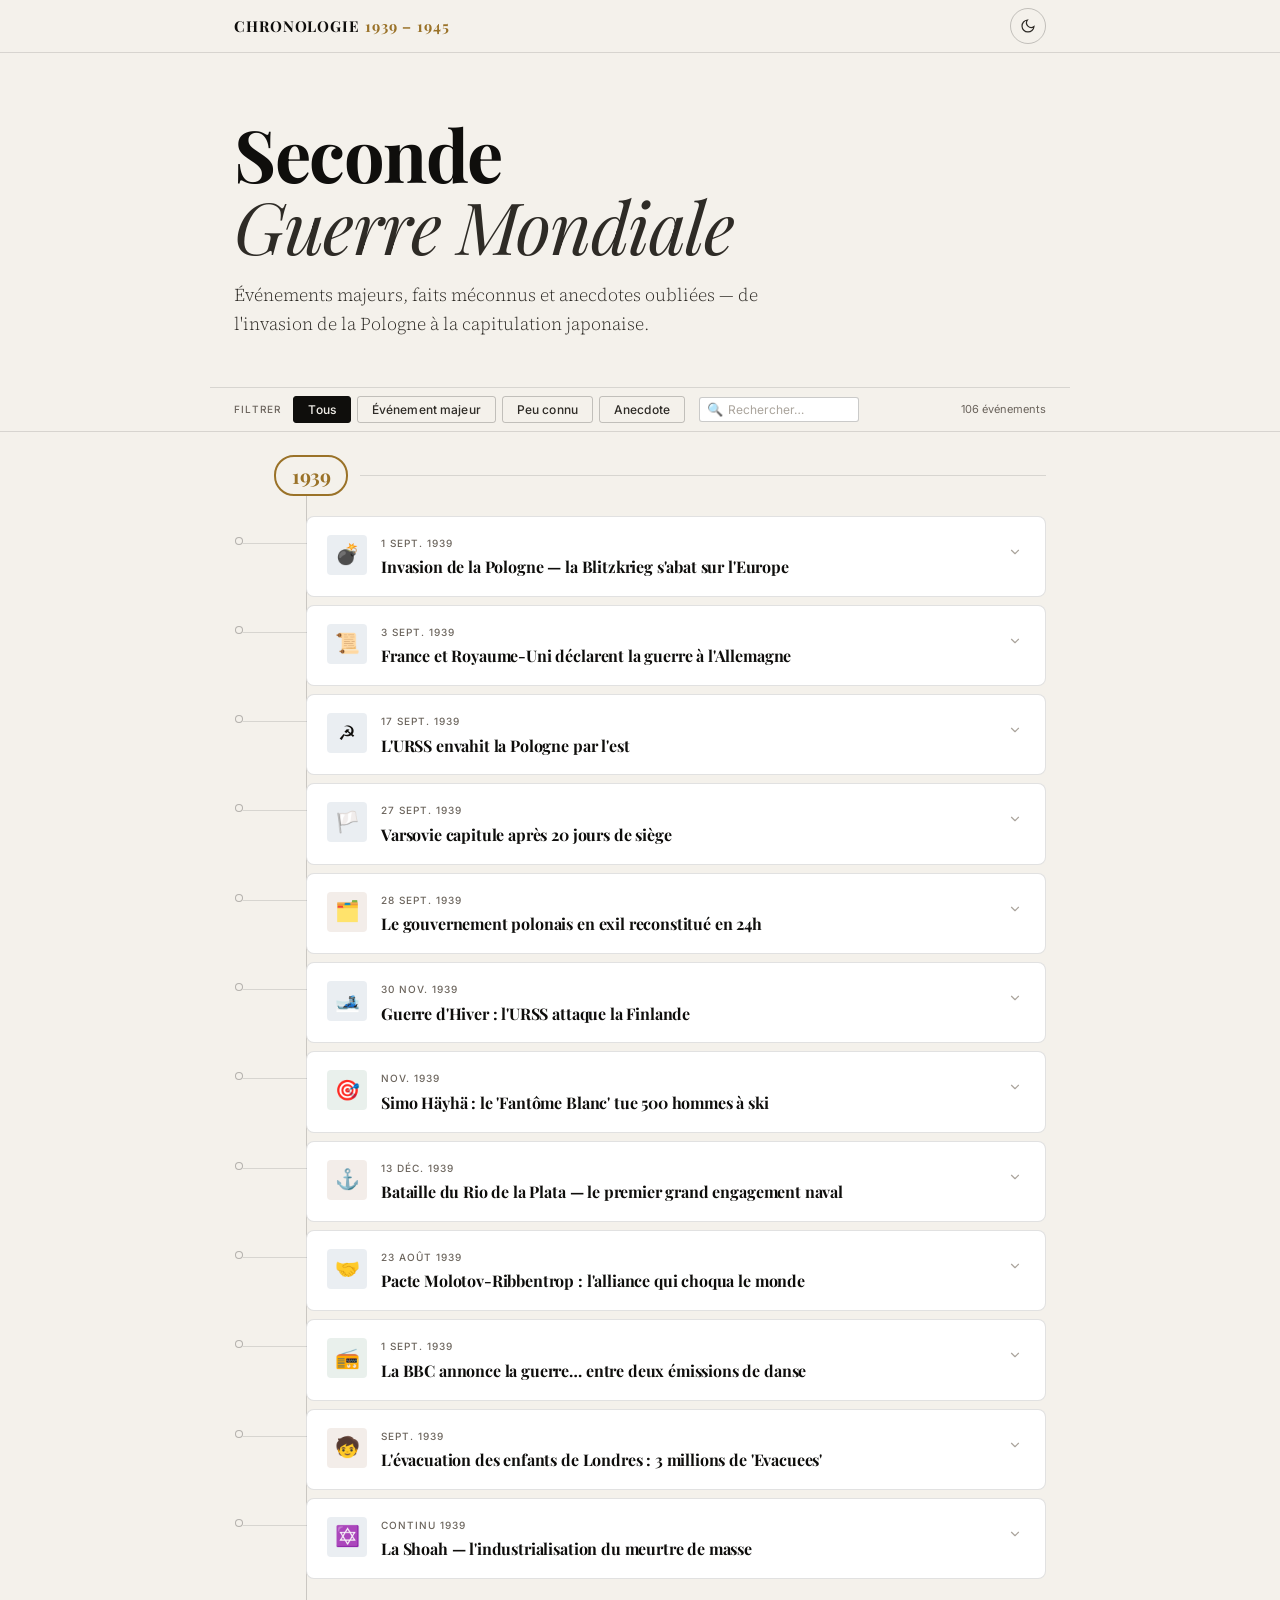
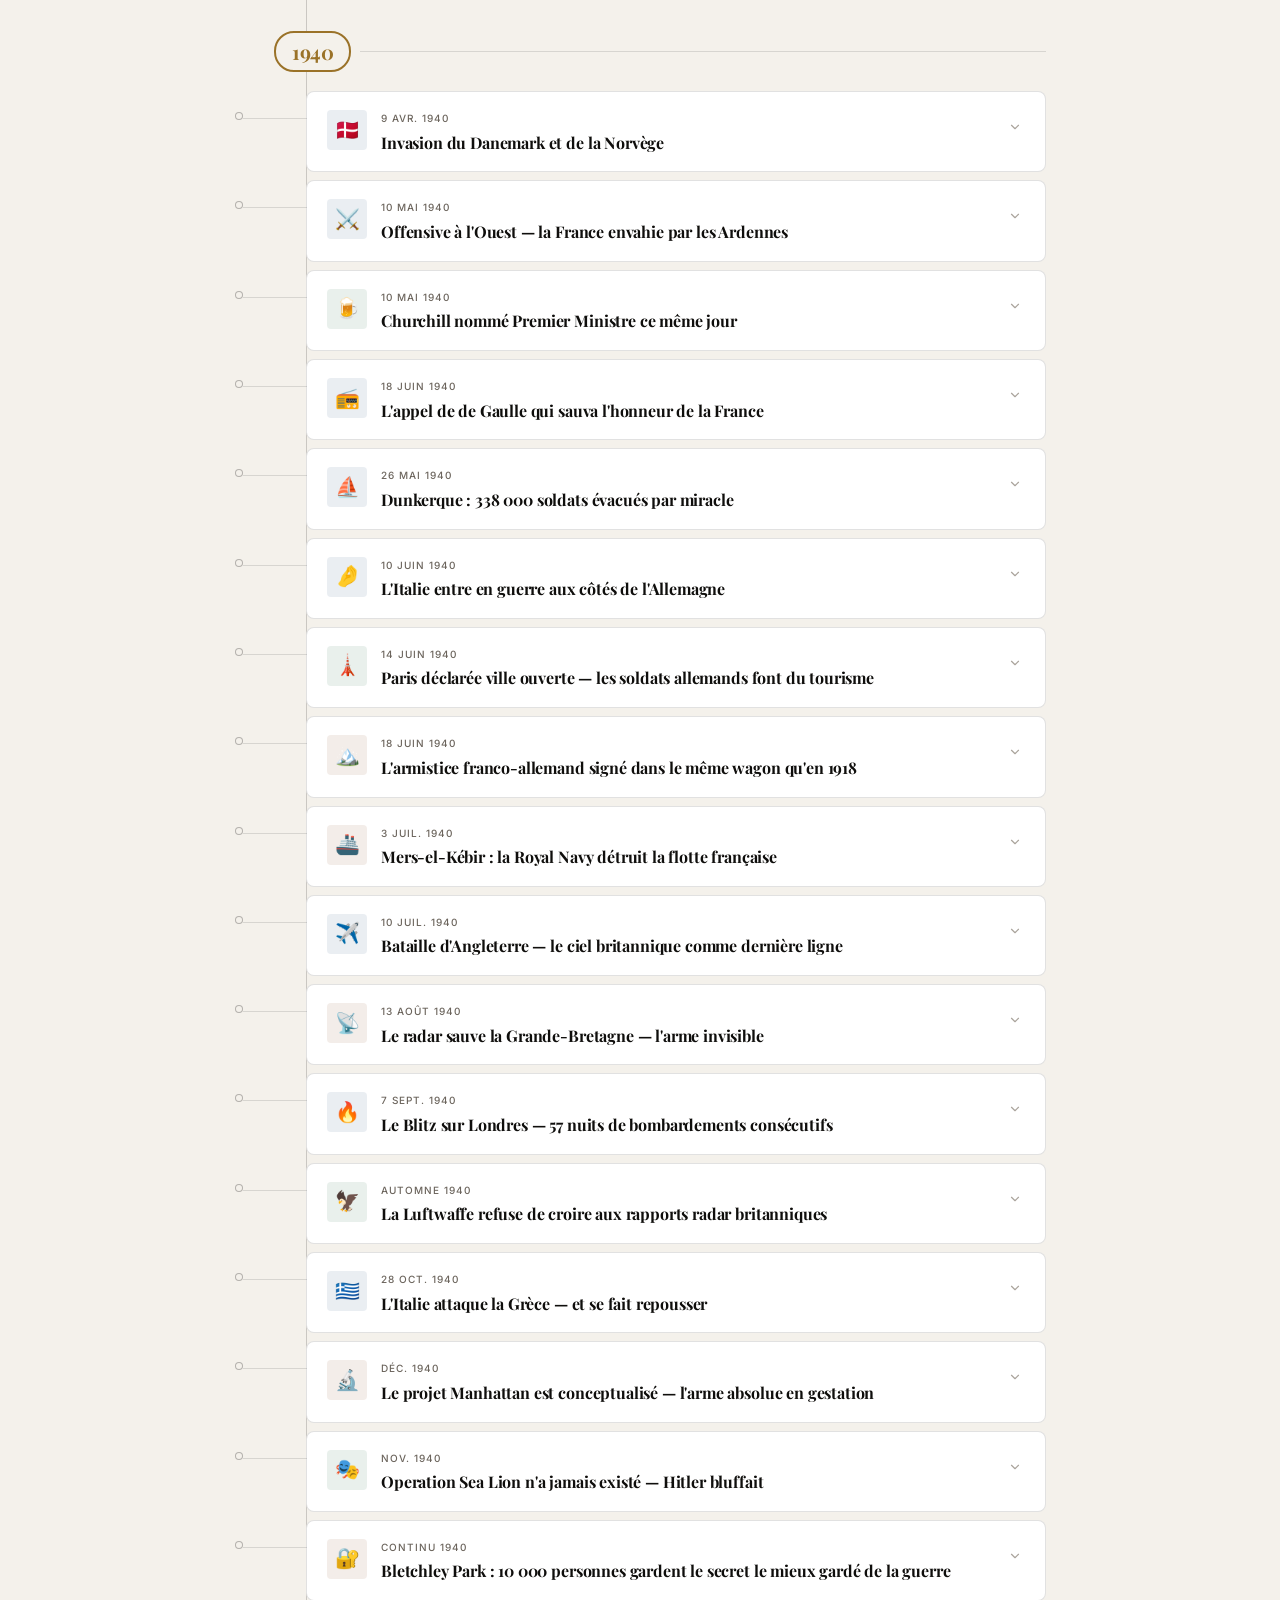
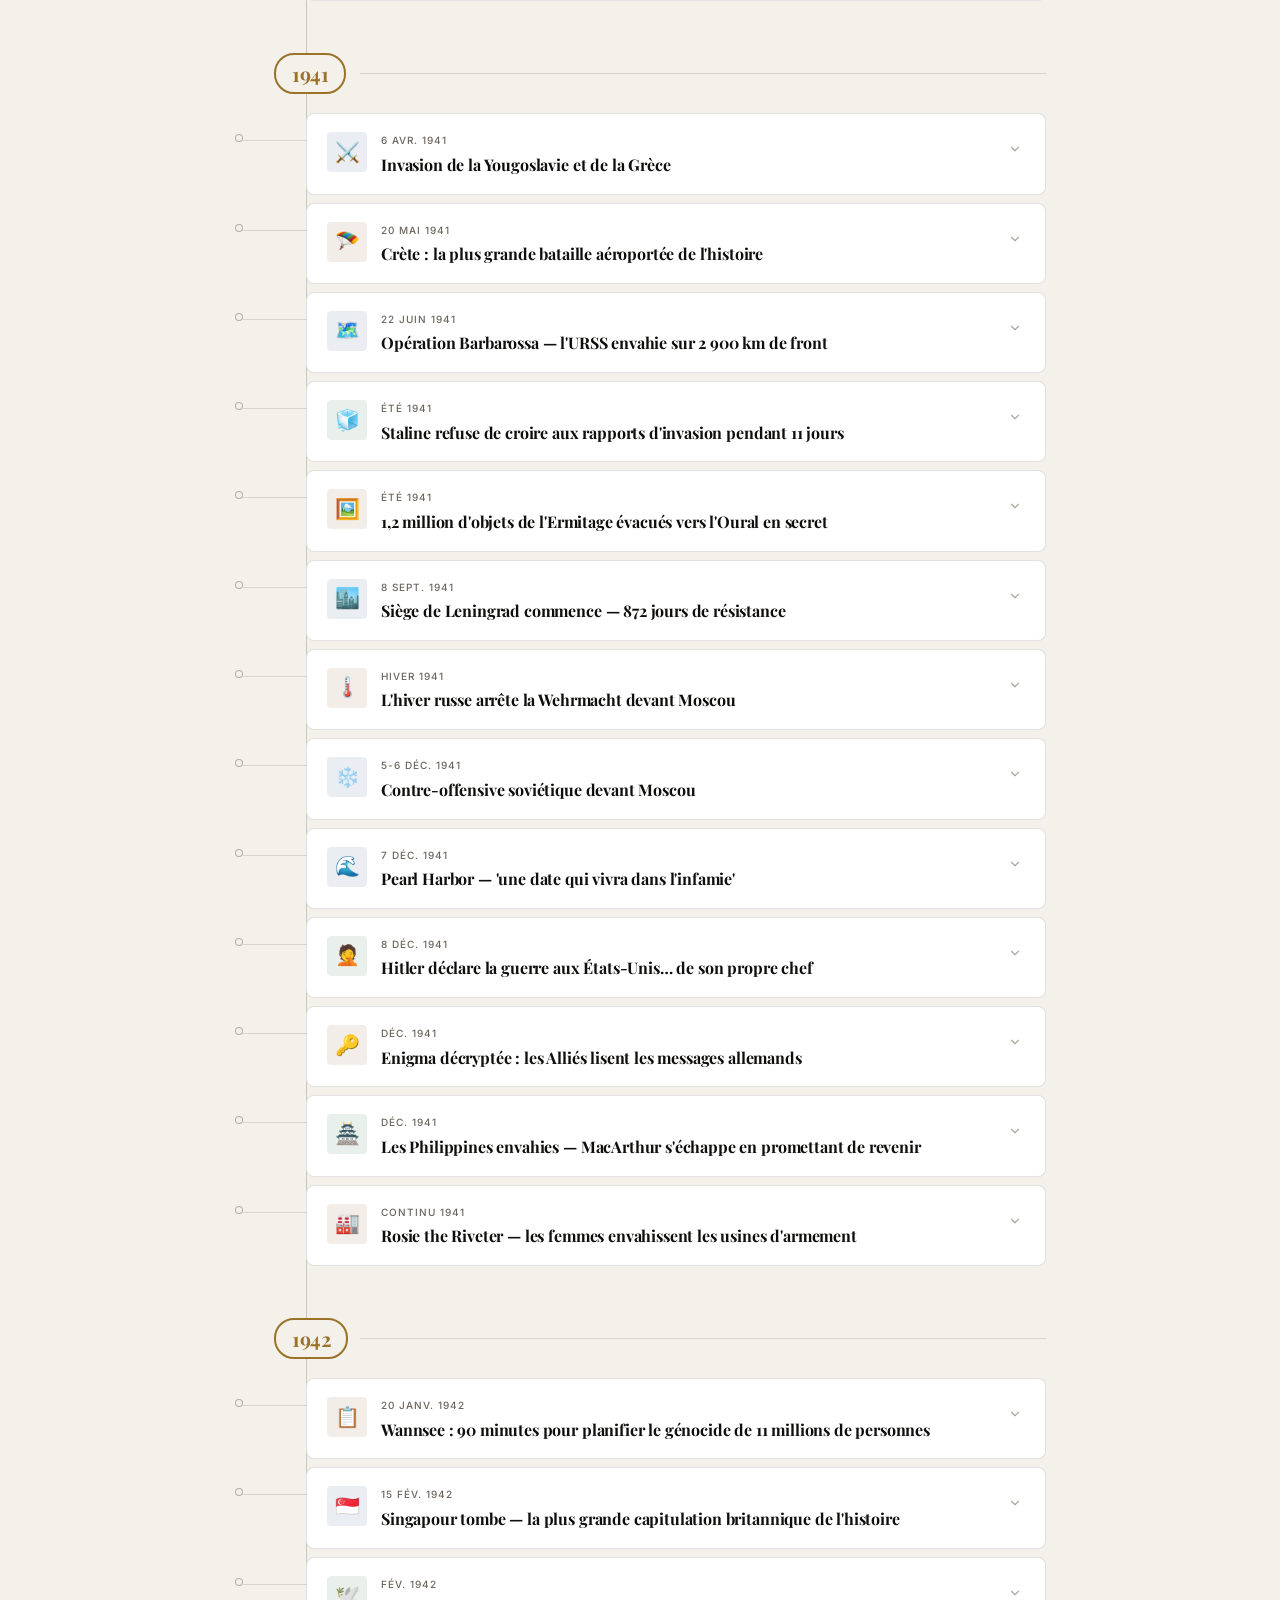
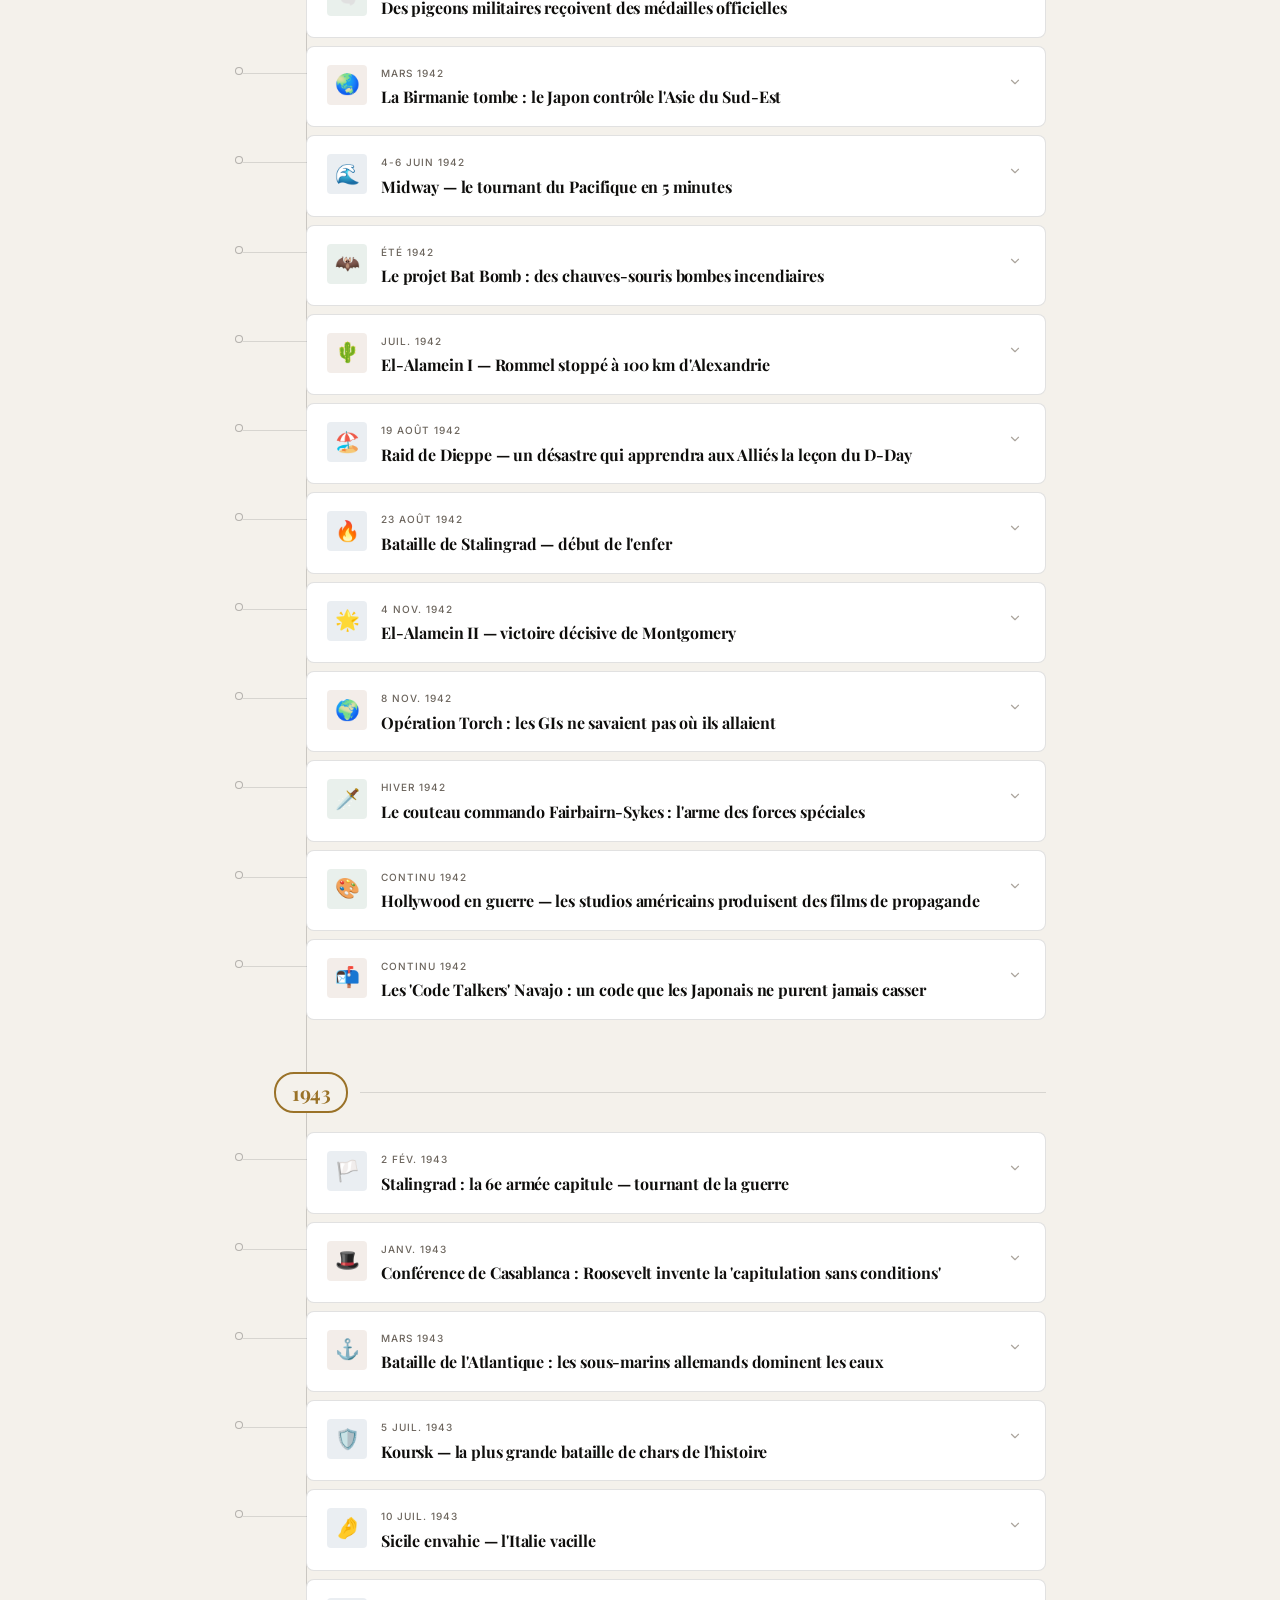
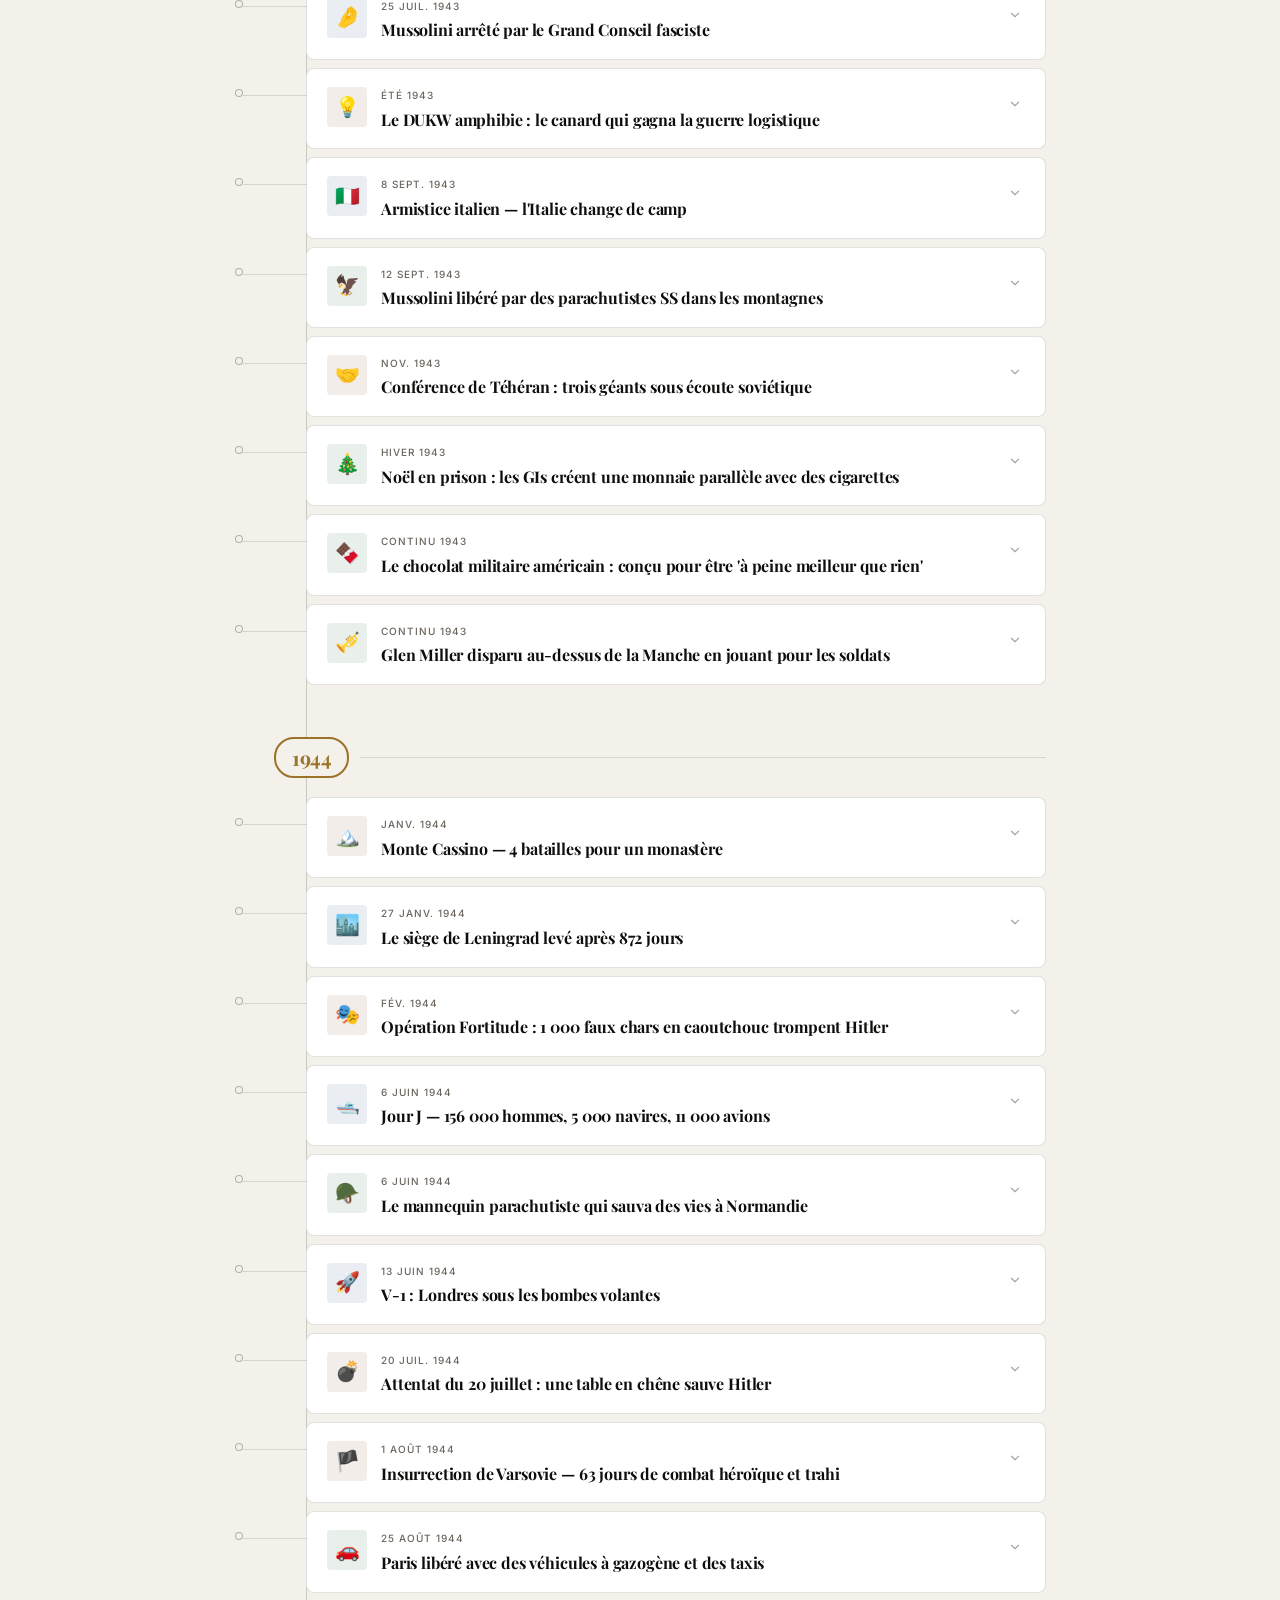
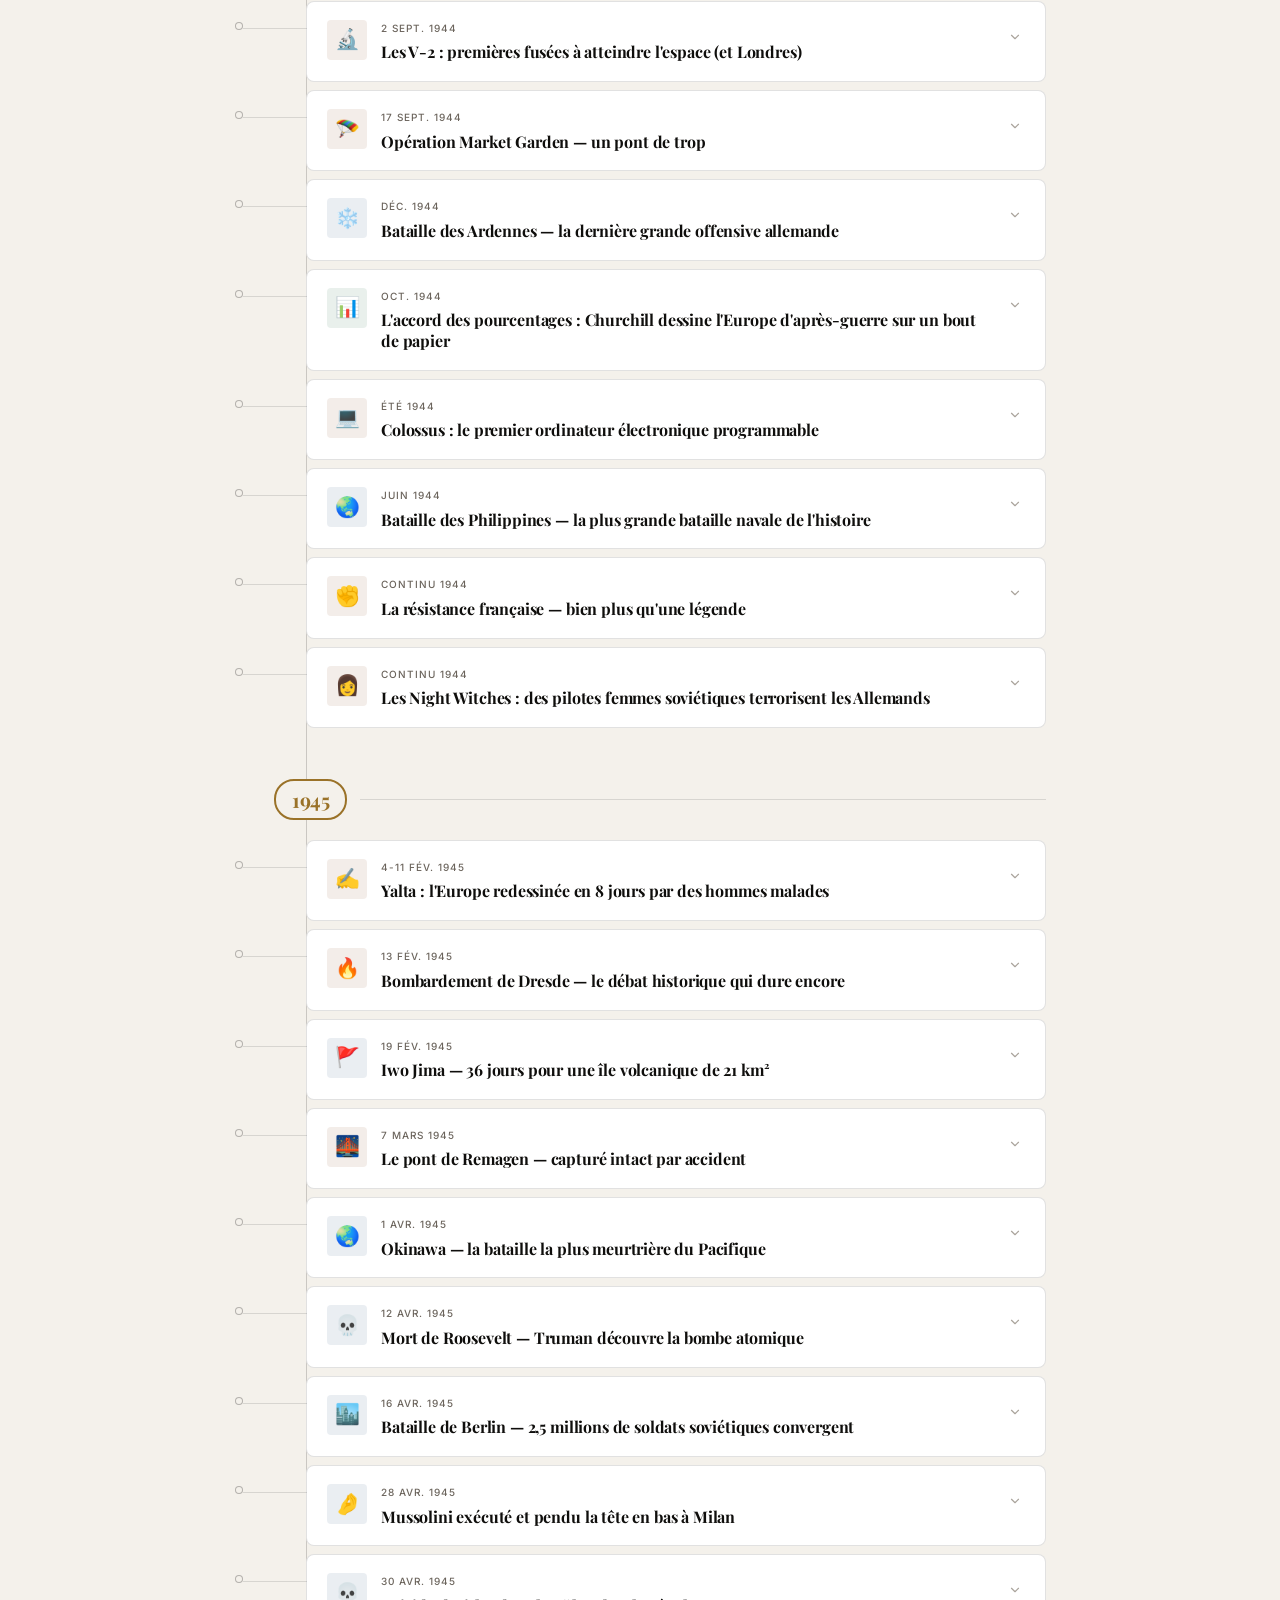
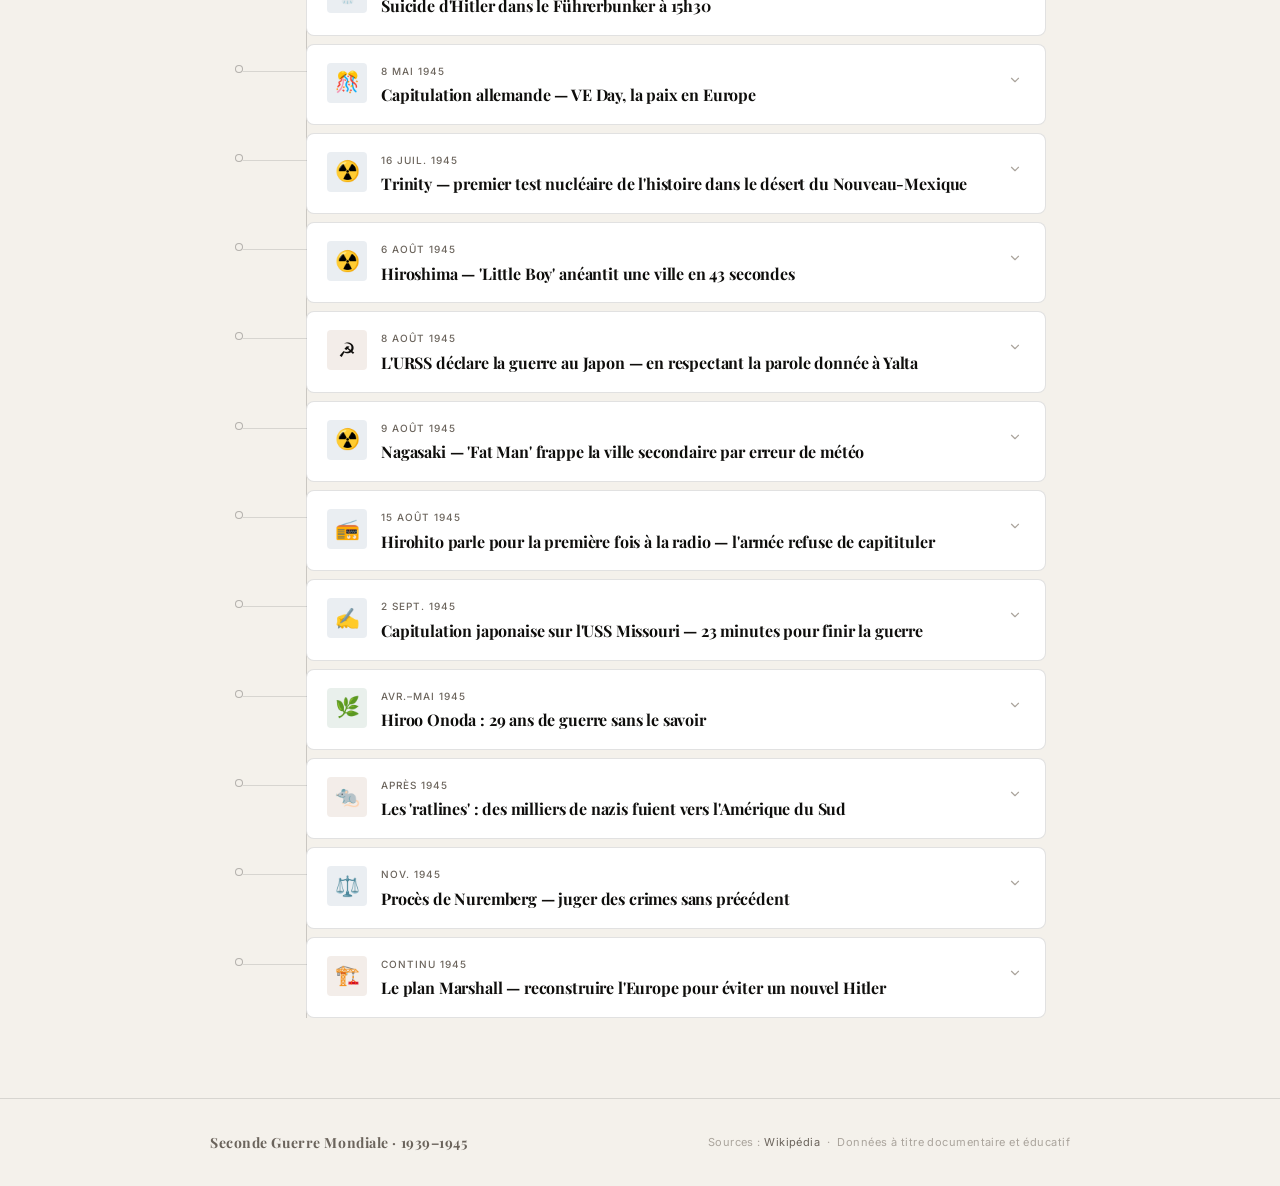
==== commit 7bee0a46: "Update index.html" ====
--- a/index.html
+++ b/index.html
@@ -20,7 +20,7 @@
 
 <header class="hero">
   <h1 class="hero-title">Seconde<br><em>Guerre Mondiale</em></h1>
-  <p class="hero-standfirst">Événements officiels, faits méconnus et anecdotes oubliées — de l'invasion de la Pologne à la capitulation japonaise.</p>
+  <p class="hero-standfirst">Événements majeurs, faits méconnus et anecdotes oubliées — de l'invasion de la Pologne à la capitulation japonaise.</p>
 </header>
 
 <nav class="filters-wrap" aria-label="Filtres">
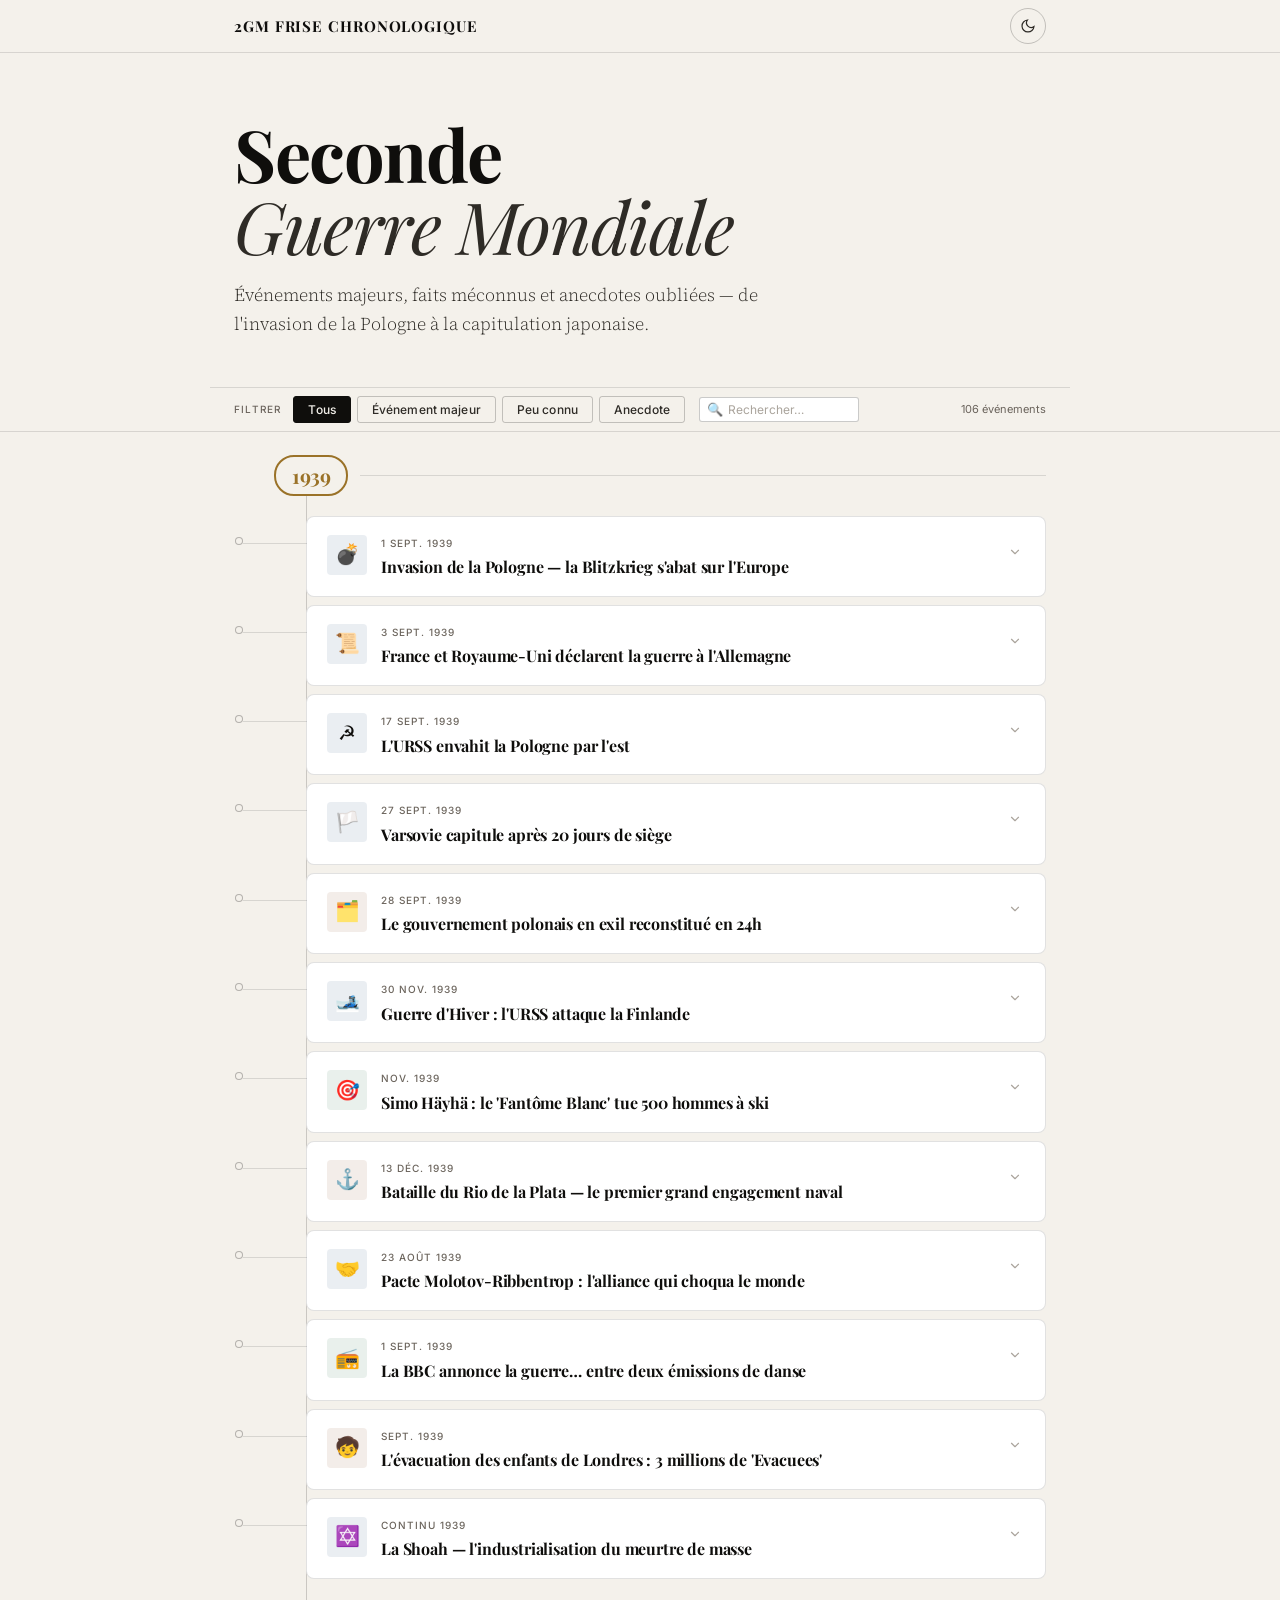
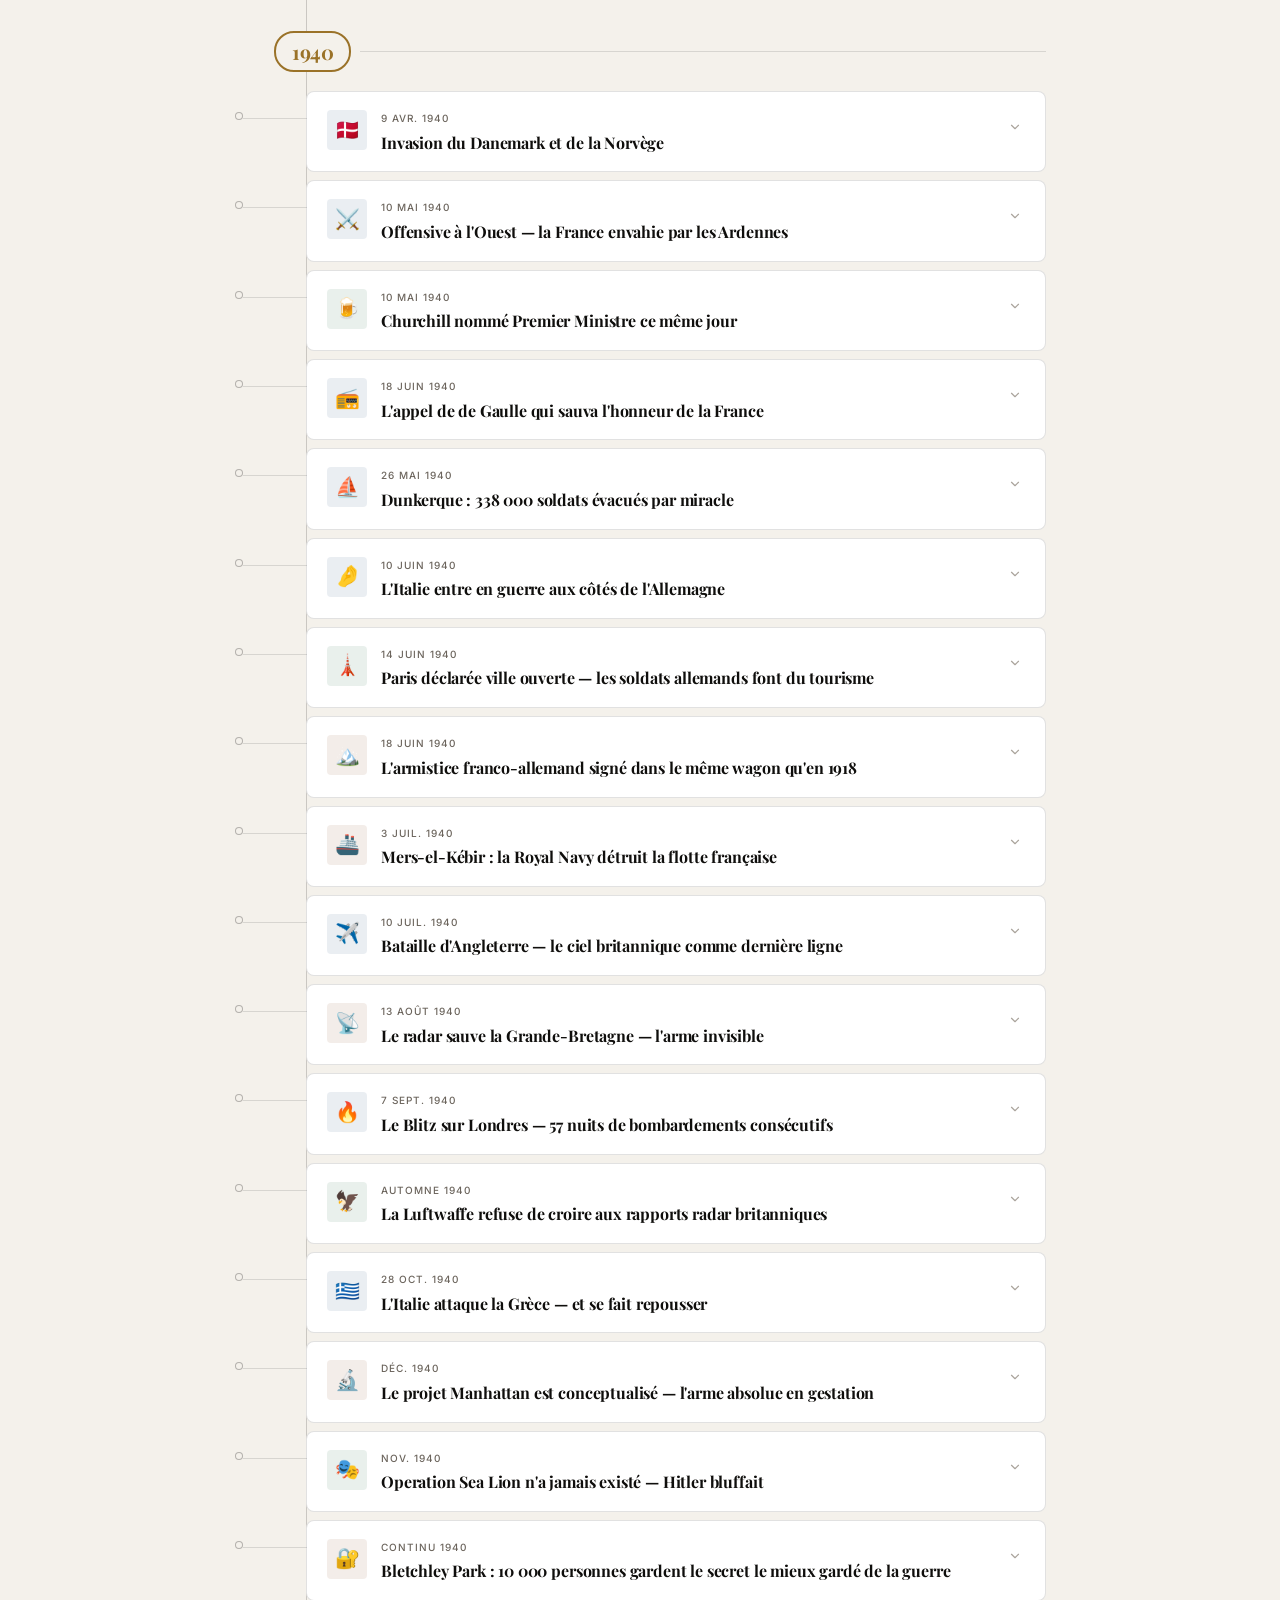
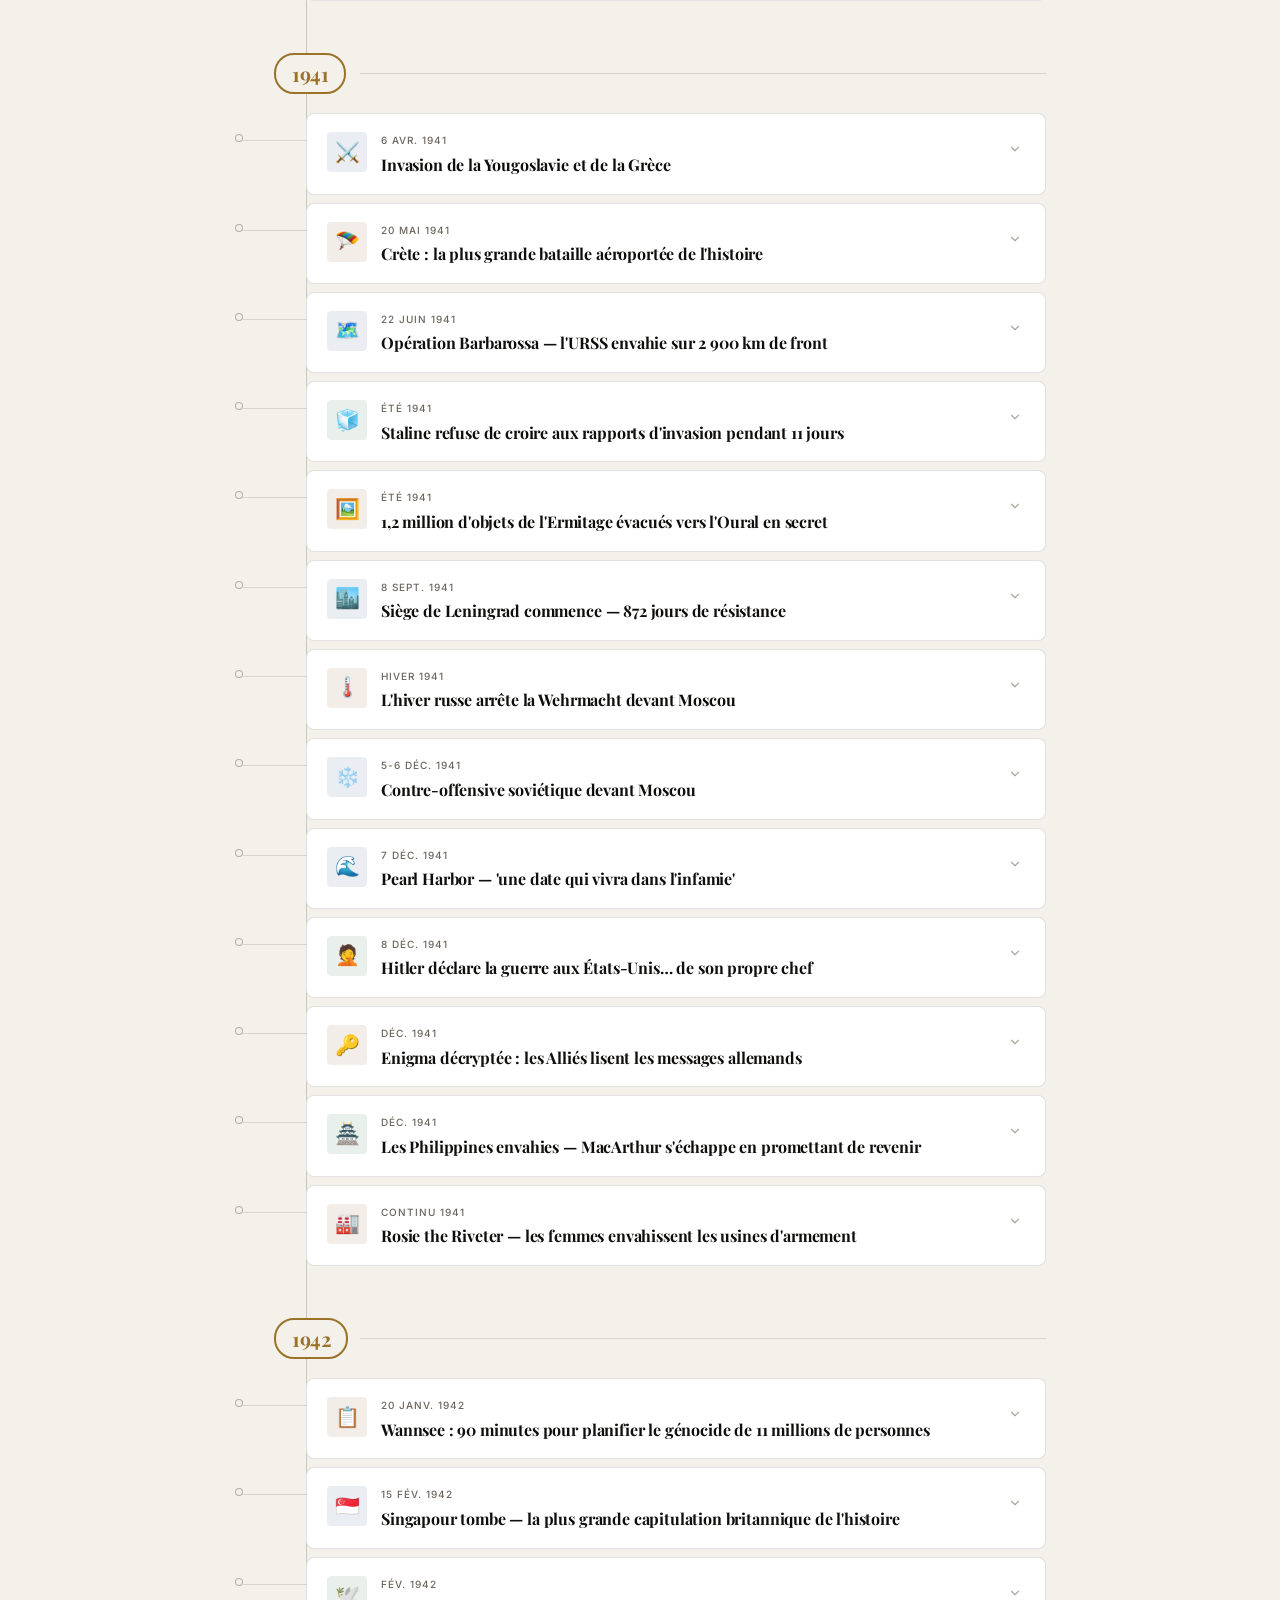
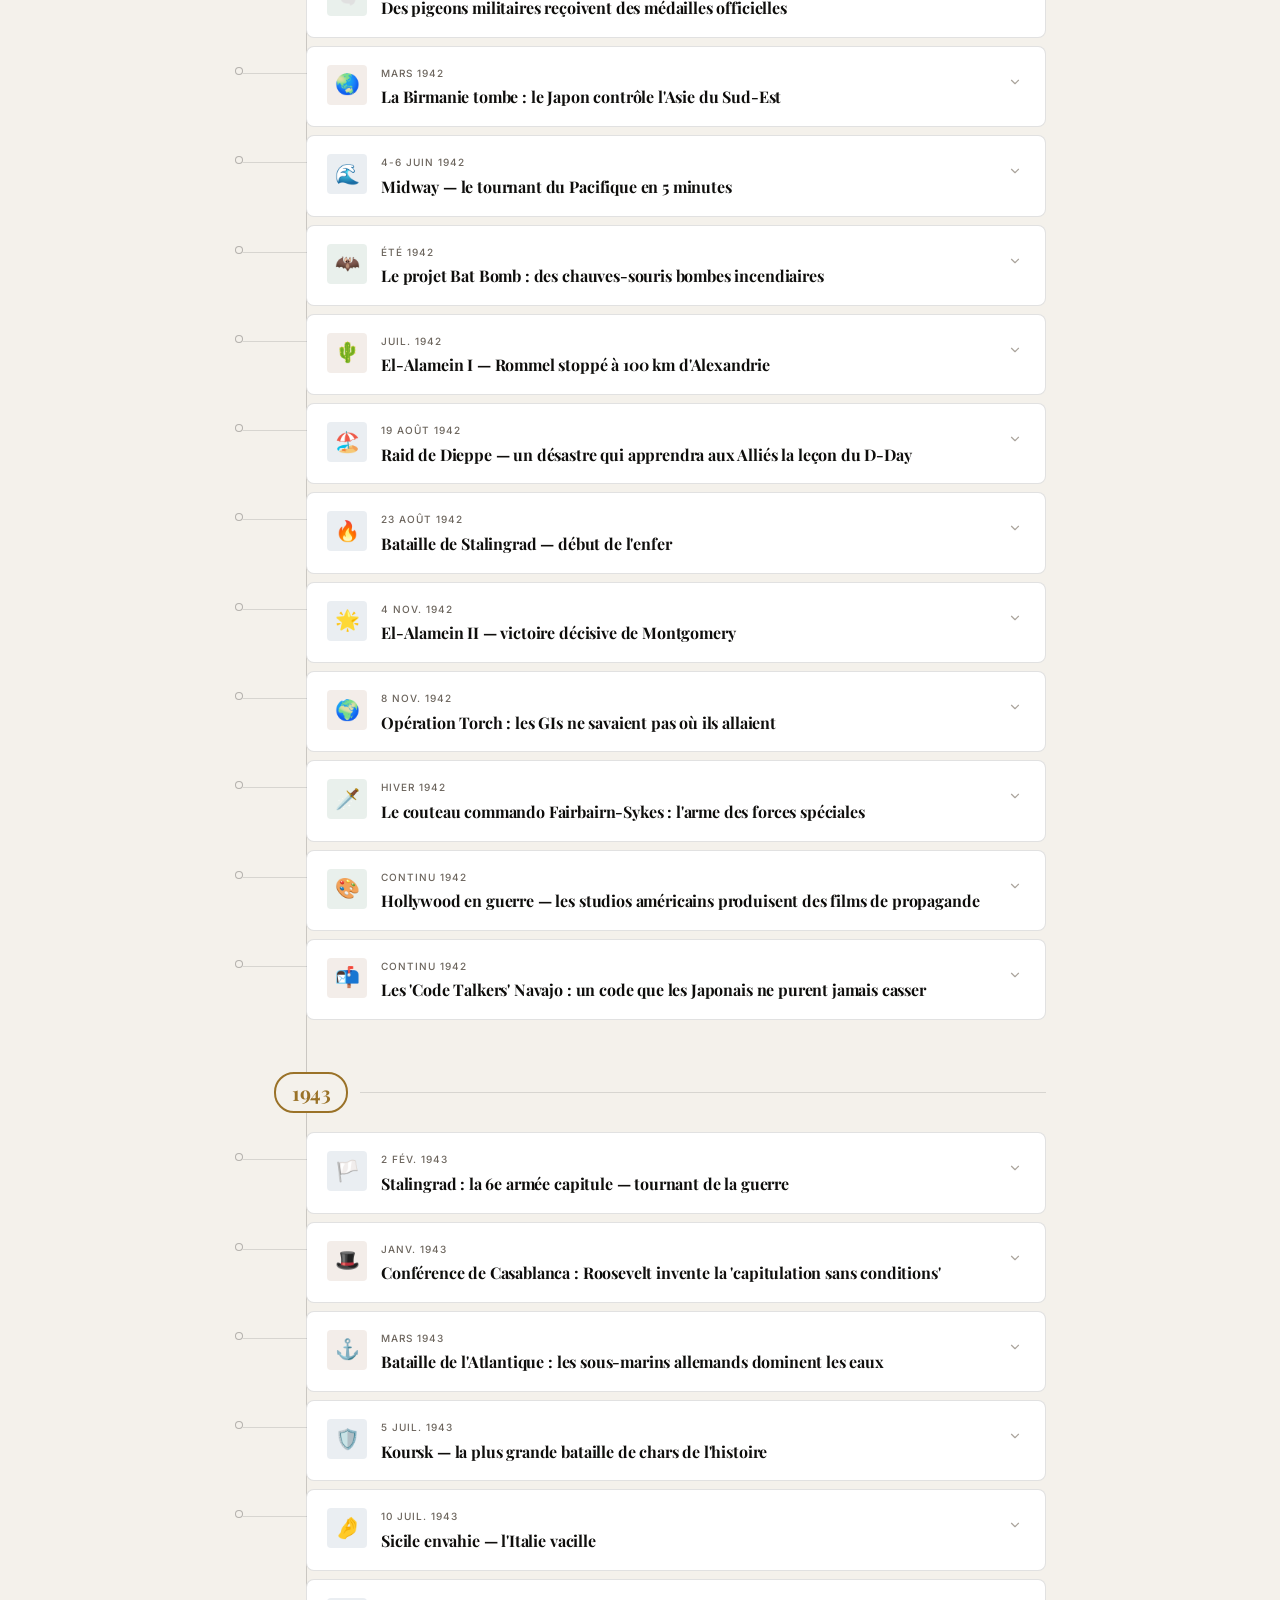
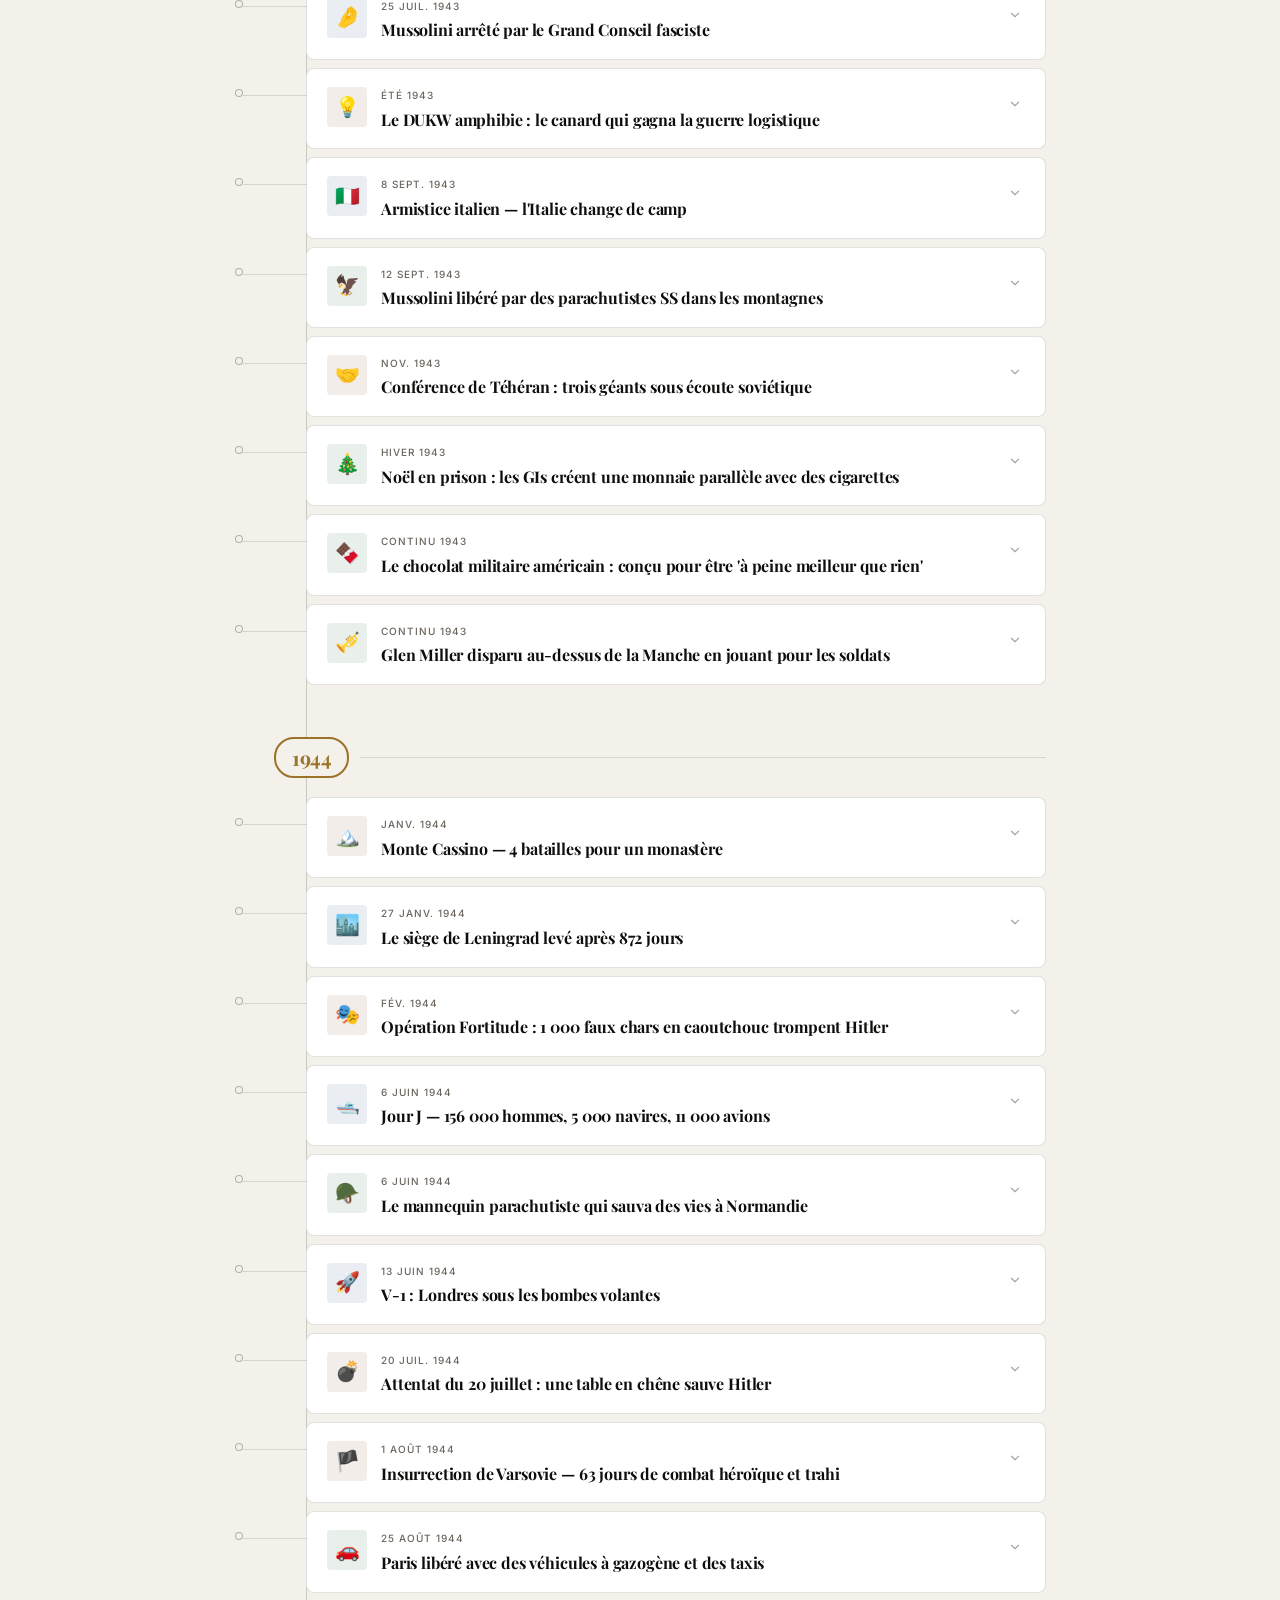
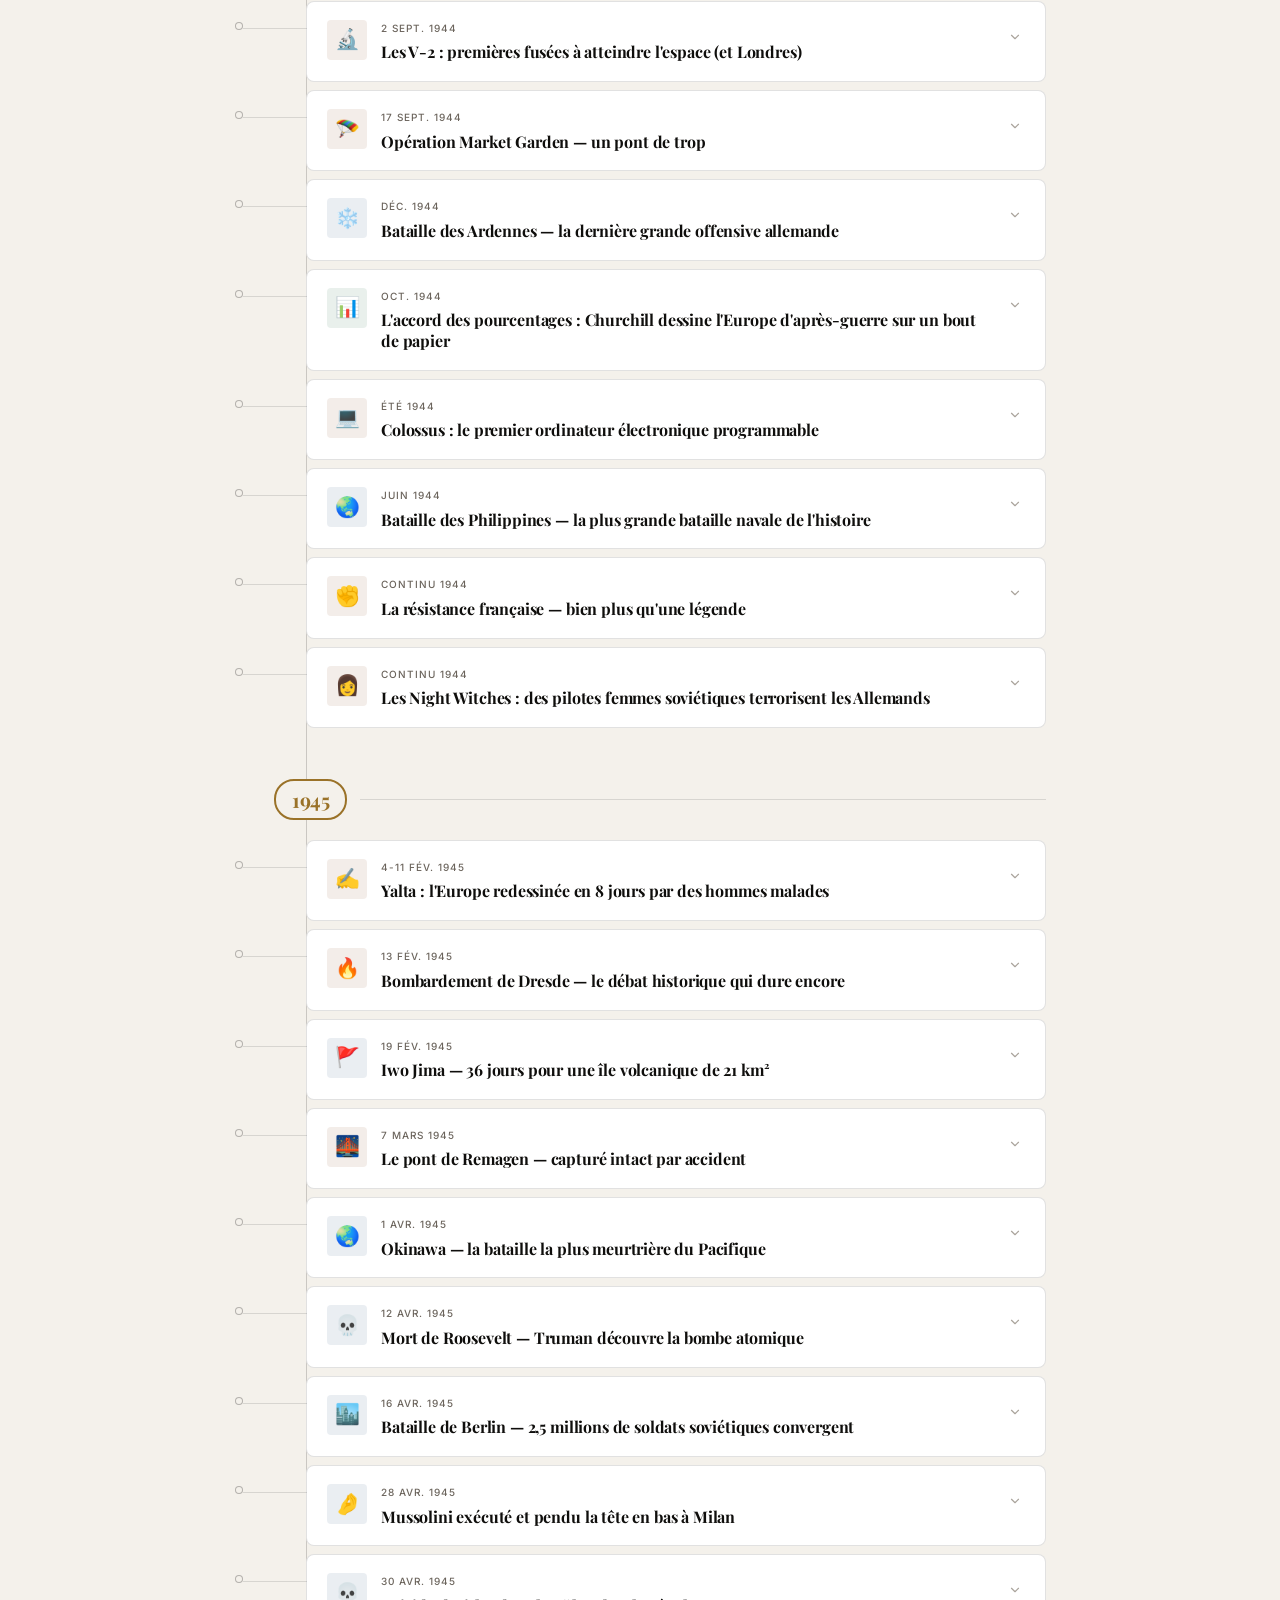
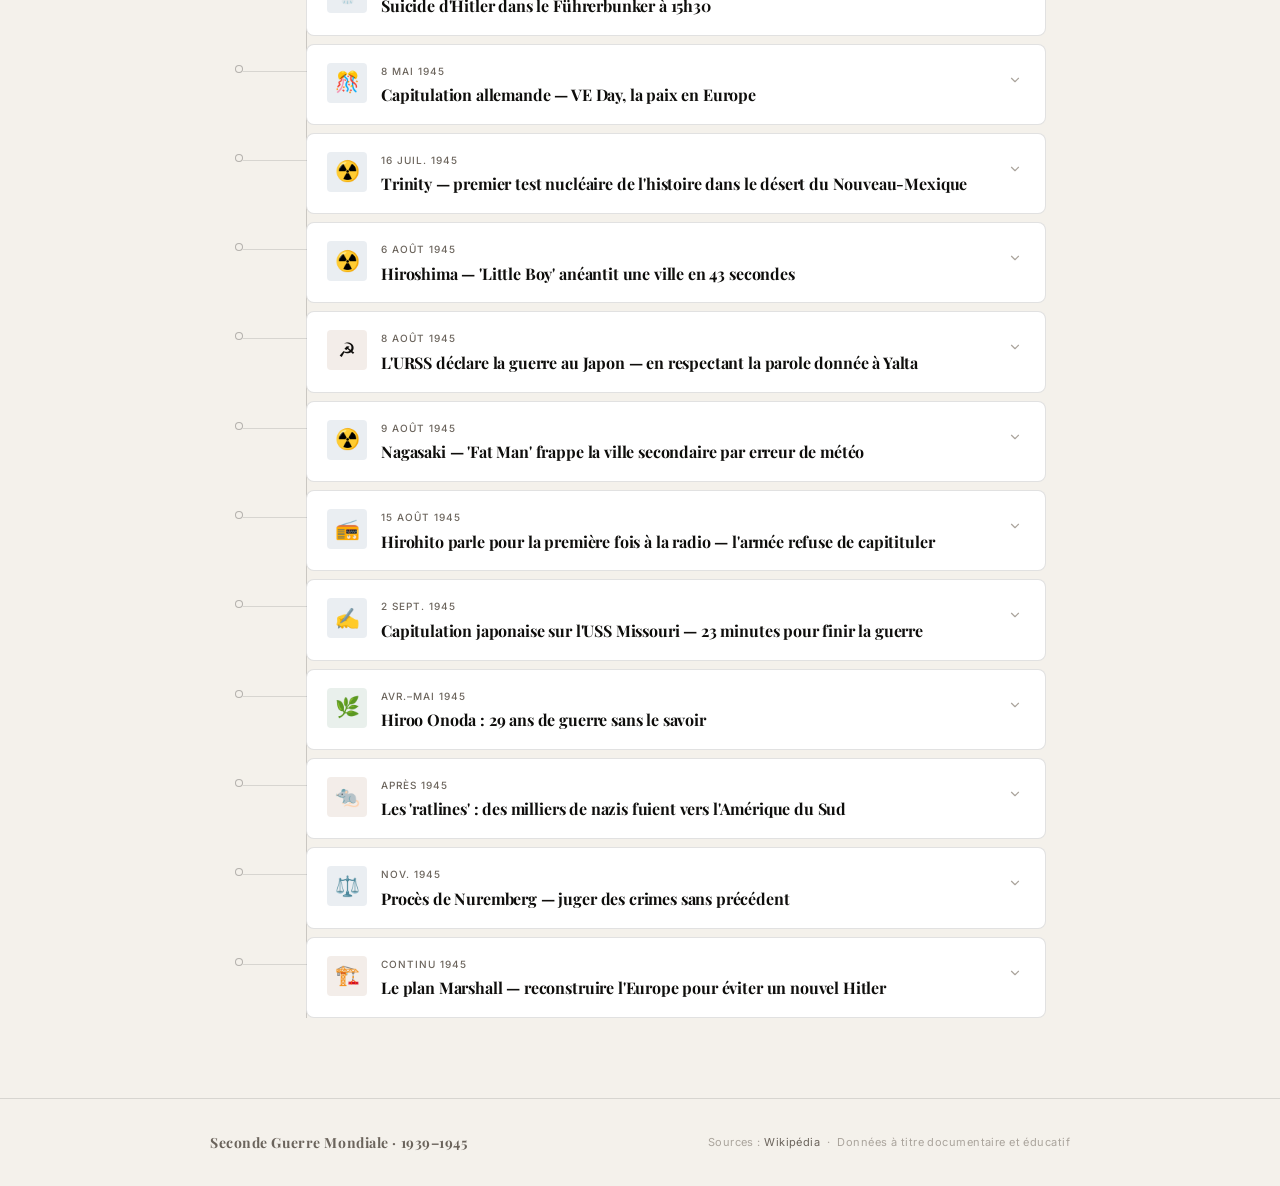
==== commit 5b474b87: "Update index.html" ====
--- a/index.html
+++ b/index.html
@@ -3,14 +3,14 @@
 <head>
 <meta charset="UTF-8"/>
 <meta name="viewport" content="width=device-width,initial-scale=1"/>
-<title>Seconde Guerre Mondiale — Chronologie 1939–1945</title>
+<title>Seconde Guerre Mondiale — Frise Chronologique</title>
 <link rel="stylesheet" href="style.css"/>
 </head>
 <body>
 
 <div class="topbar">
   <div class="topbar-inner">
-    <span class="topbar-brand">Chronologie <span>1939 – 1945</span></span>
+    <span class="topbar-brand">2GM Frise Chronologique</span>
     <button class="theme-btn" id="theme-btn" aria-label="Basculer mode sombre/clair">
       <svg id="icon-sun" viewBox="0 0 24 24" fill="none" stroke="currentColor" stroke-width="1.8" width="16" height="16" style="display:none"><circle cx="12" cy="12" r="5"/><line x1="12" y1="1" x2="12" y2="3"/><line x1="12" y1="21" x2="12" y2="23"/><line x1="4.22" y1="4.22" x2="5.64" y2="5.64"/><line x1="18.36" y1="18.36" x2="19.78" y2="19.78"/><line x1="1" y1="12" x2="3" y2="12"/><line x1="21" y1="12" x2="23" y2="12"/><line x1="4.22" y1="19.78" x2="5.64" y2="18.36"/><line x1="18.36" y1="5.64" x2="19.78" y2="4.22"/></svg>
       <svg id="icon-moon" viewBox="0 0 24 24" fill="none" stroke="currentColor" stroke-width="1.8" width="16" height="16"><path d="M21 12.79A9 9 0 1 1 11.21 3 7 7 0 0 0 21 12.79z"/></svg>
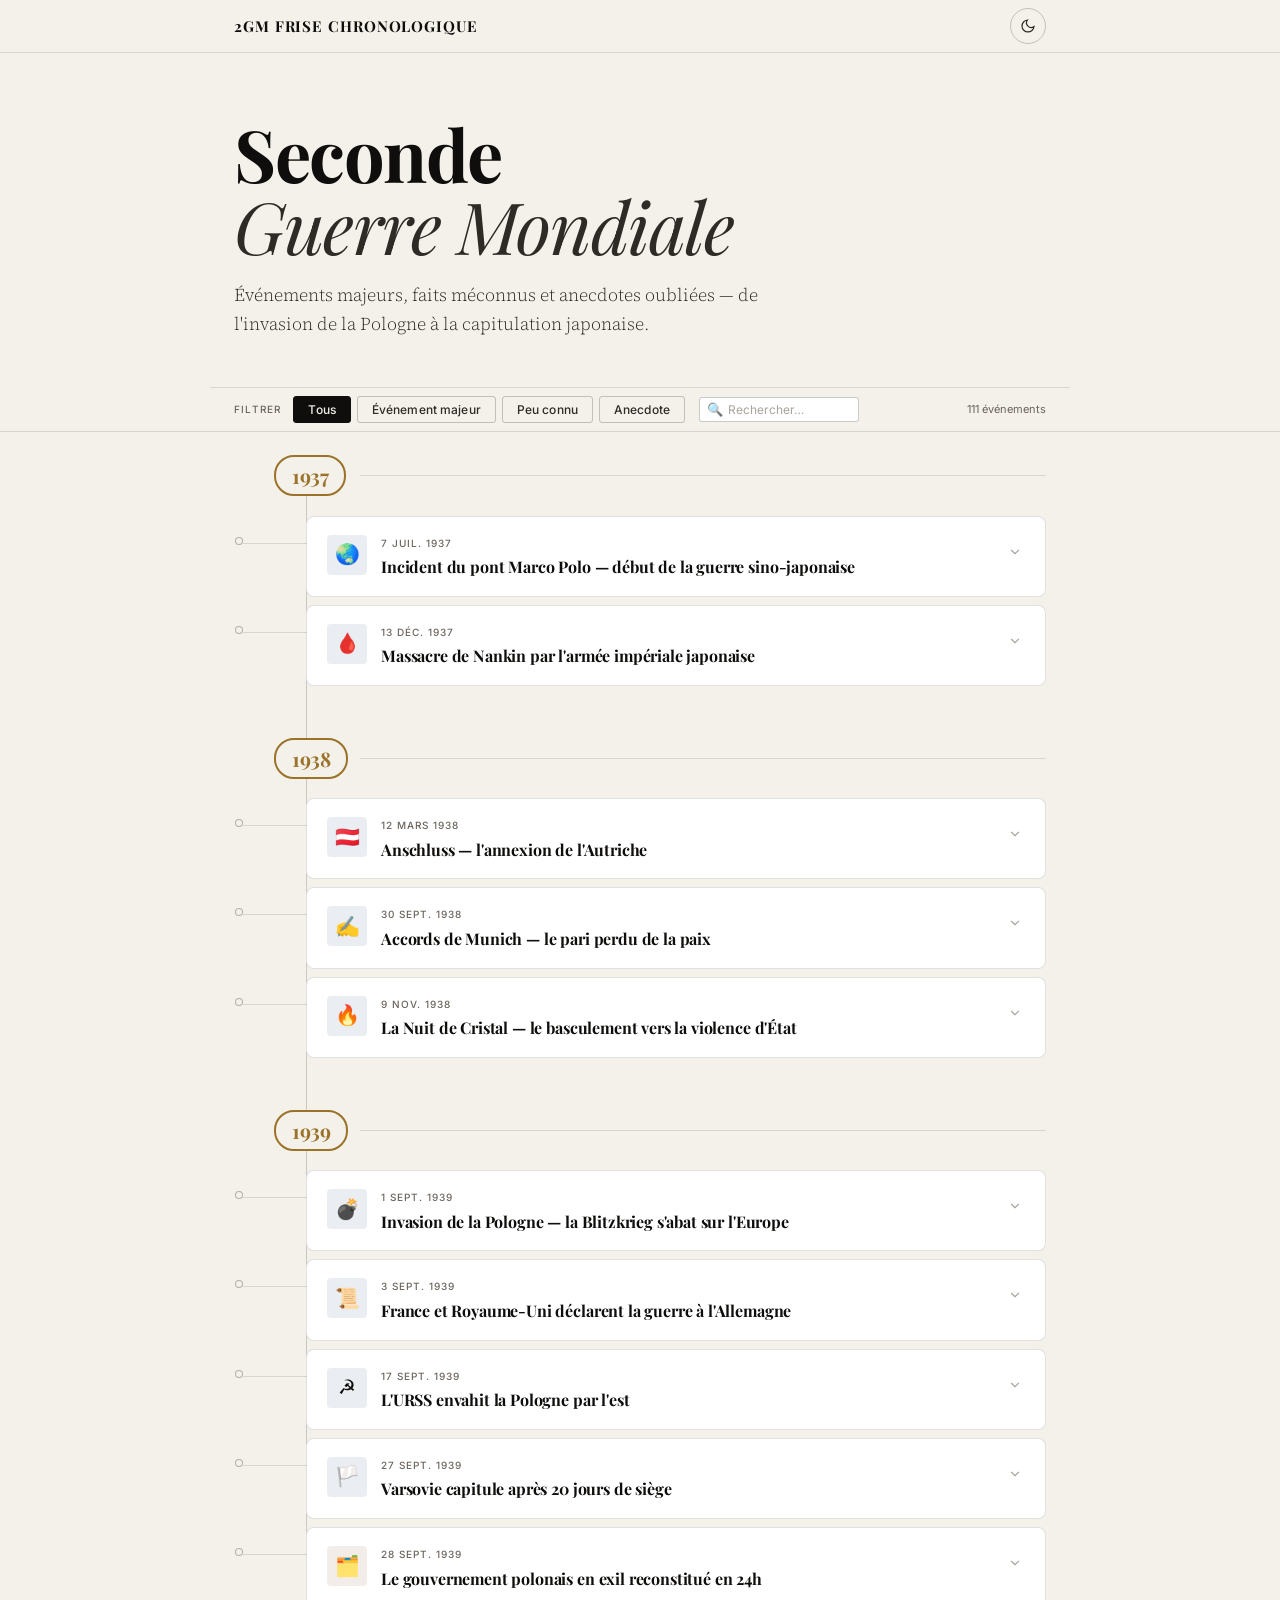
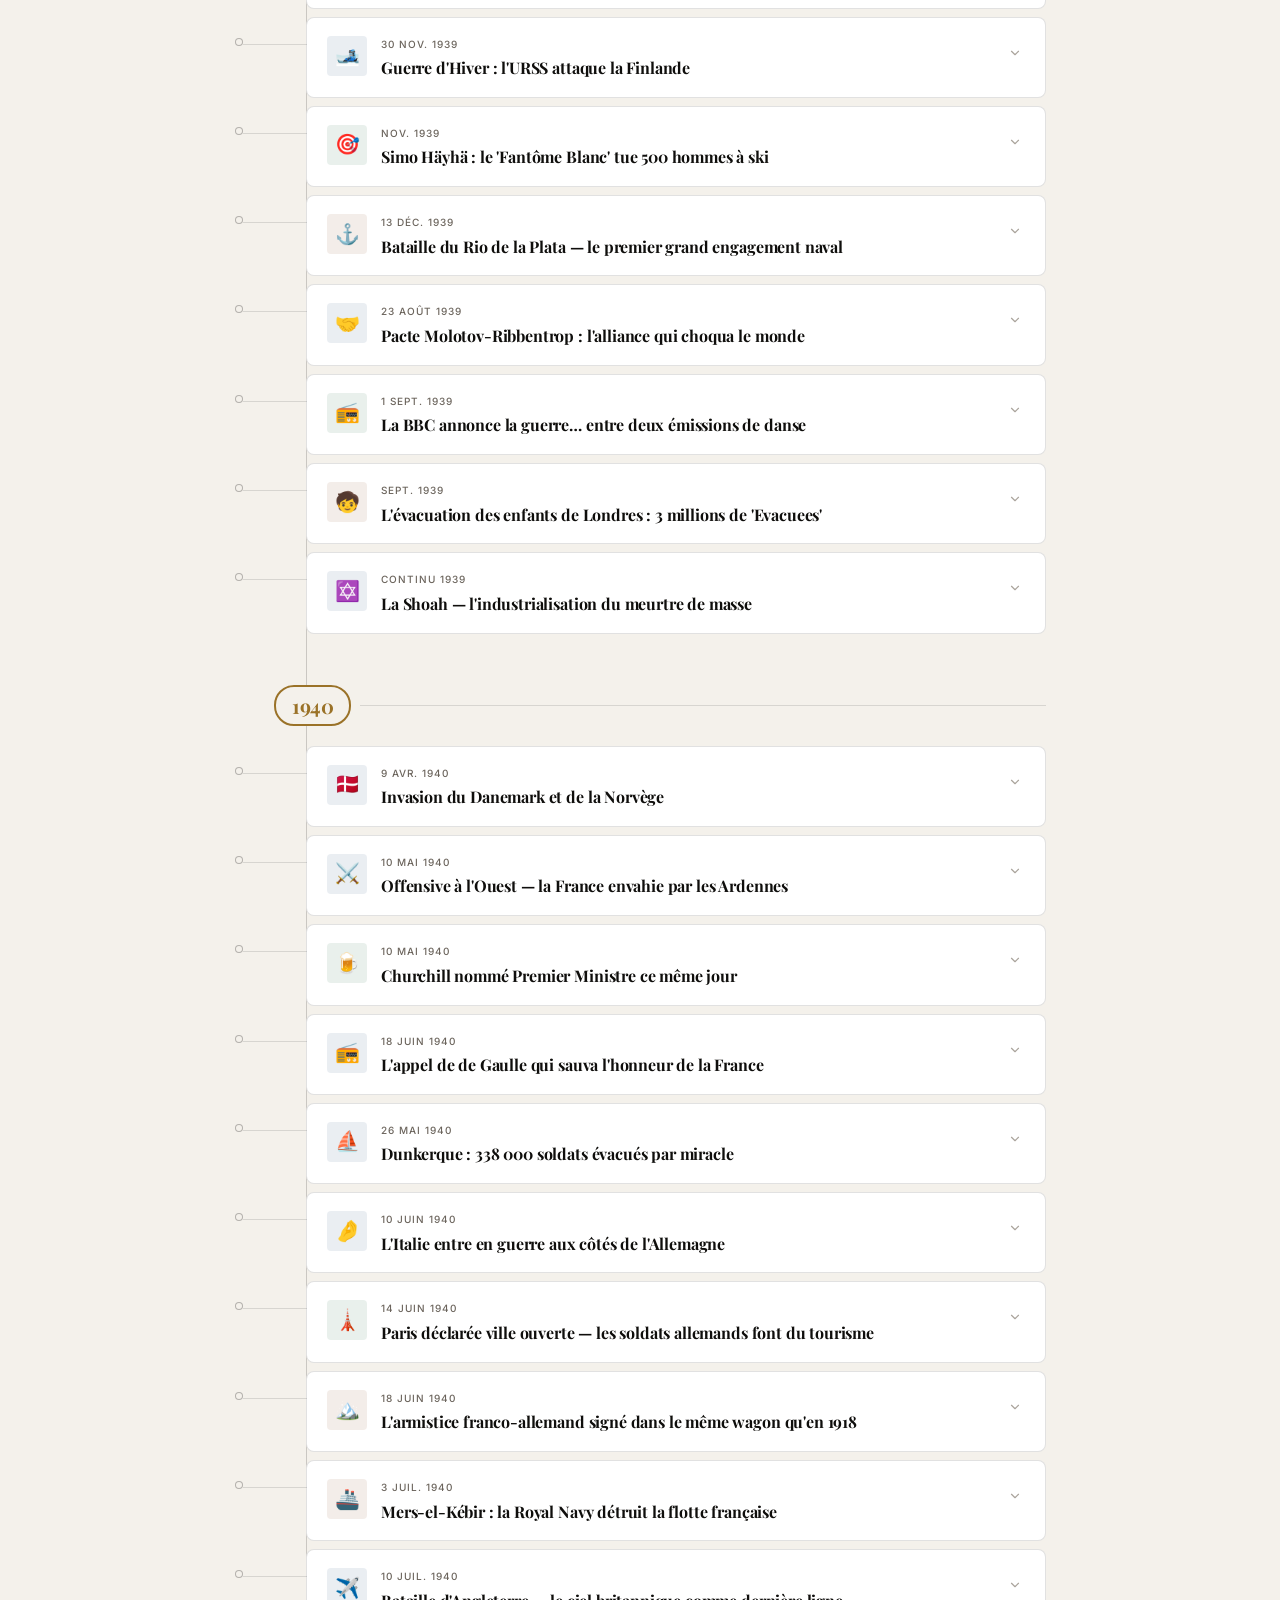
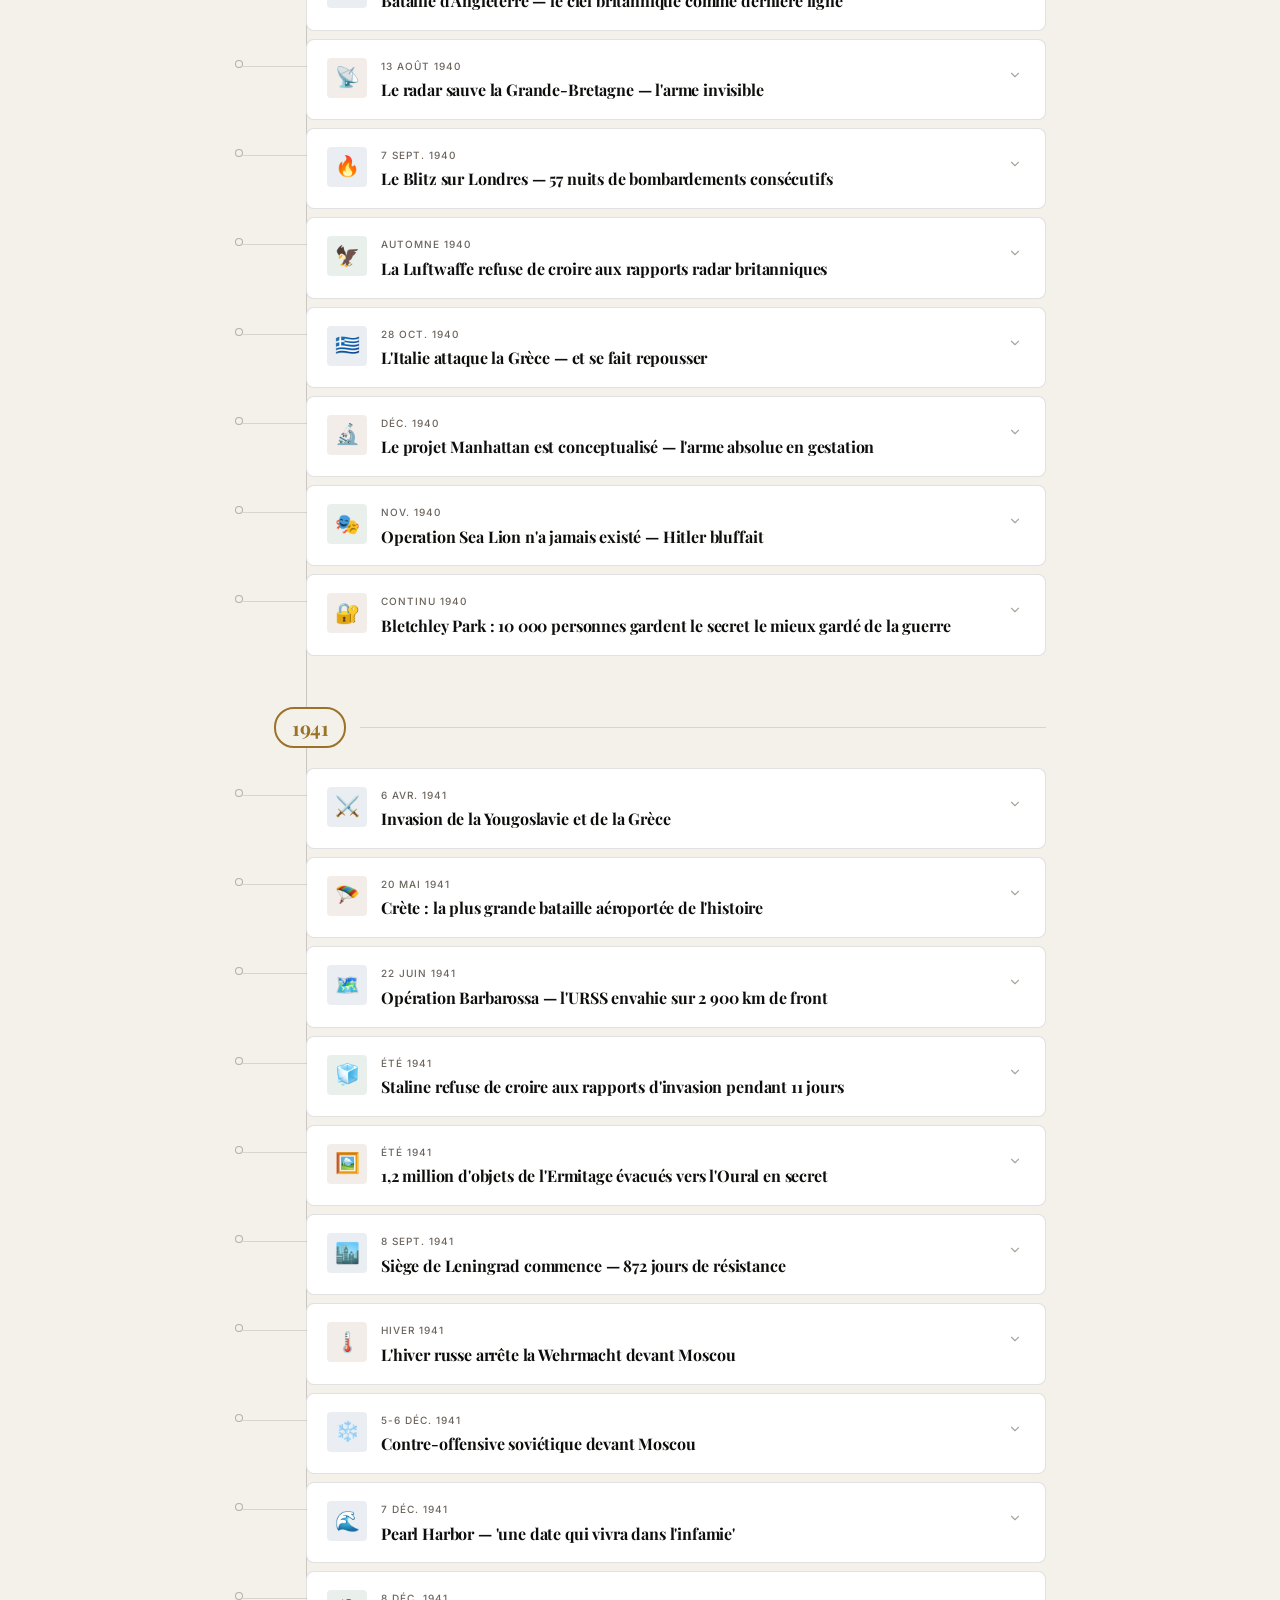
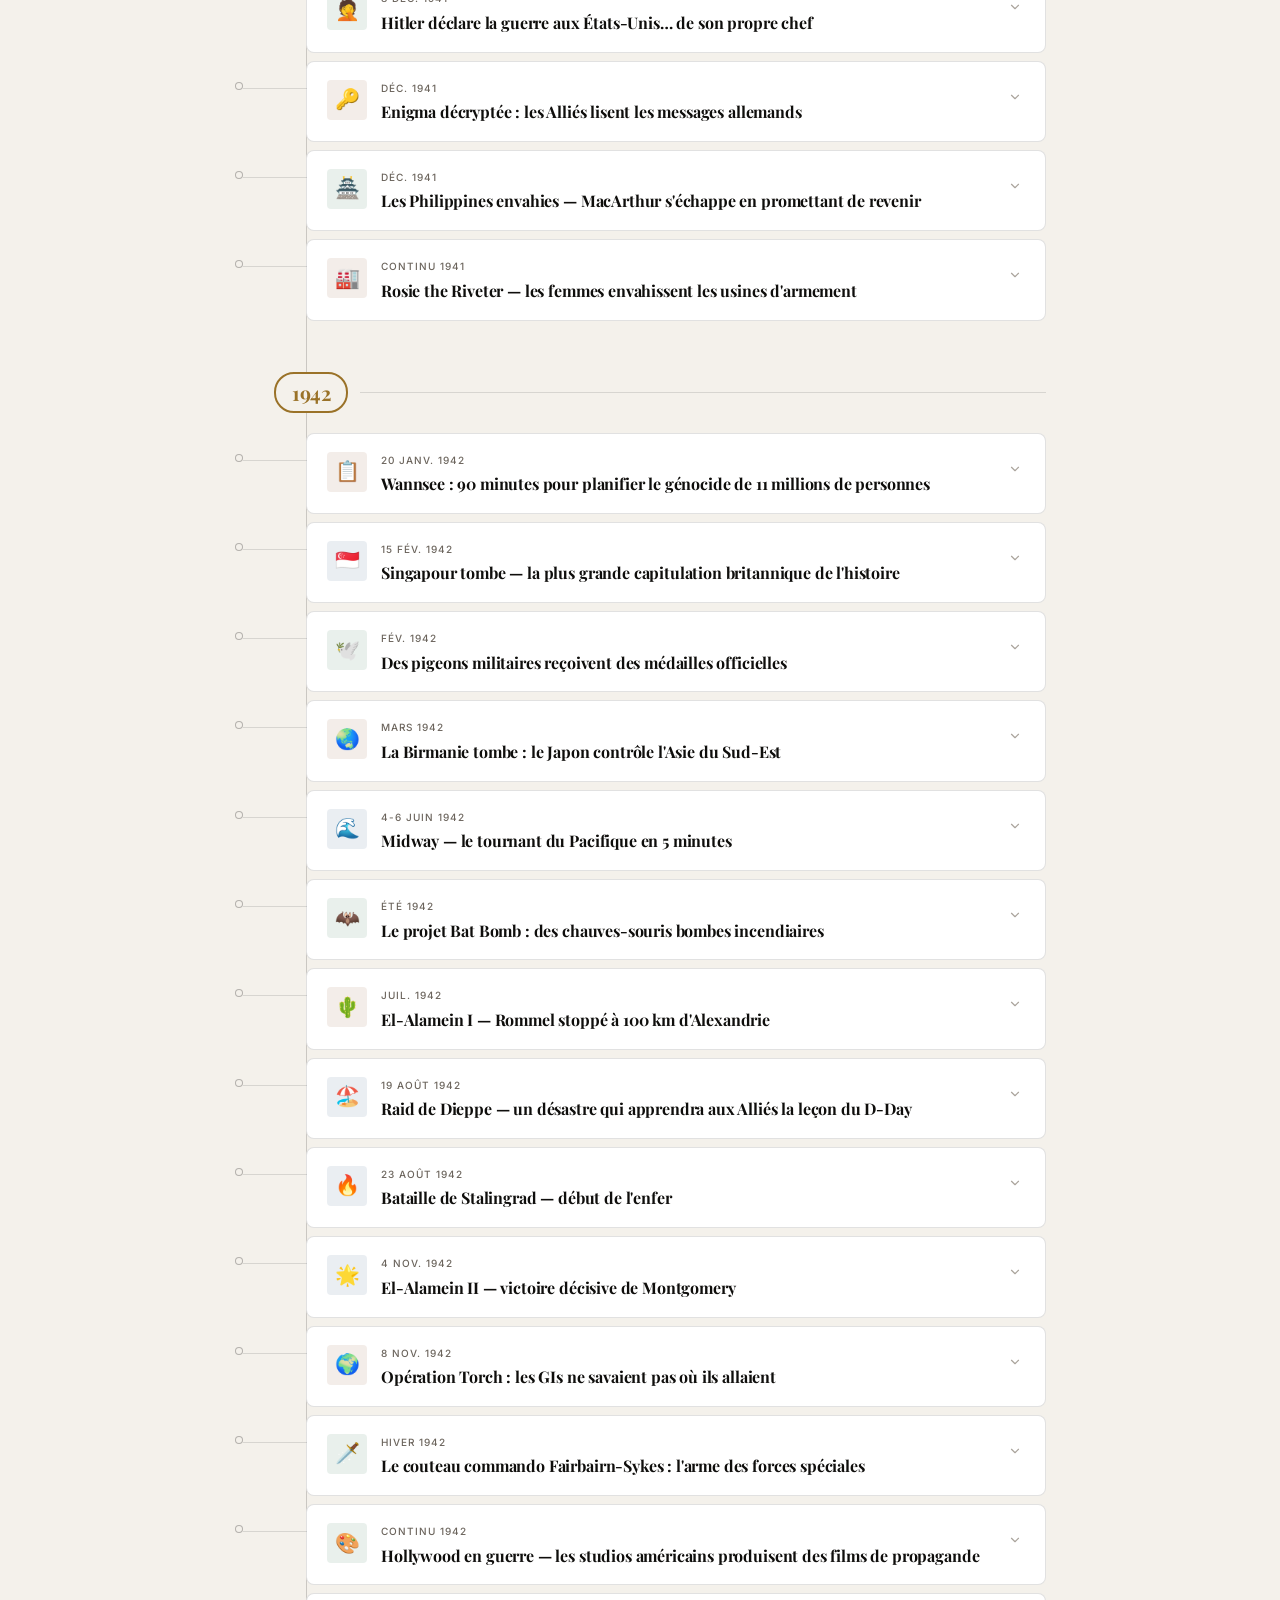
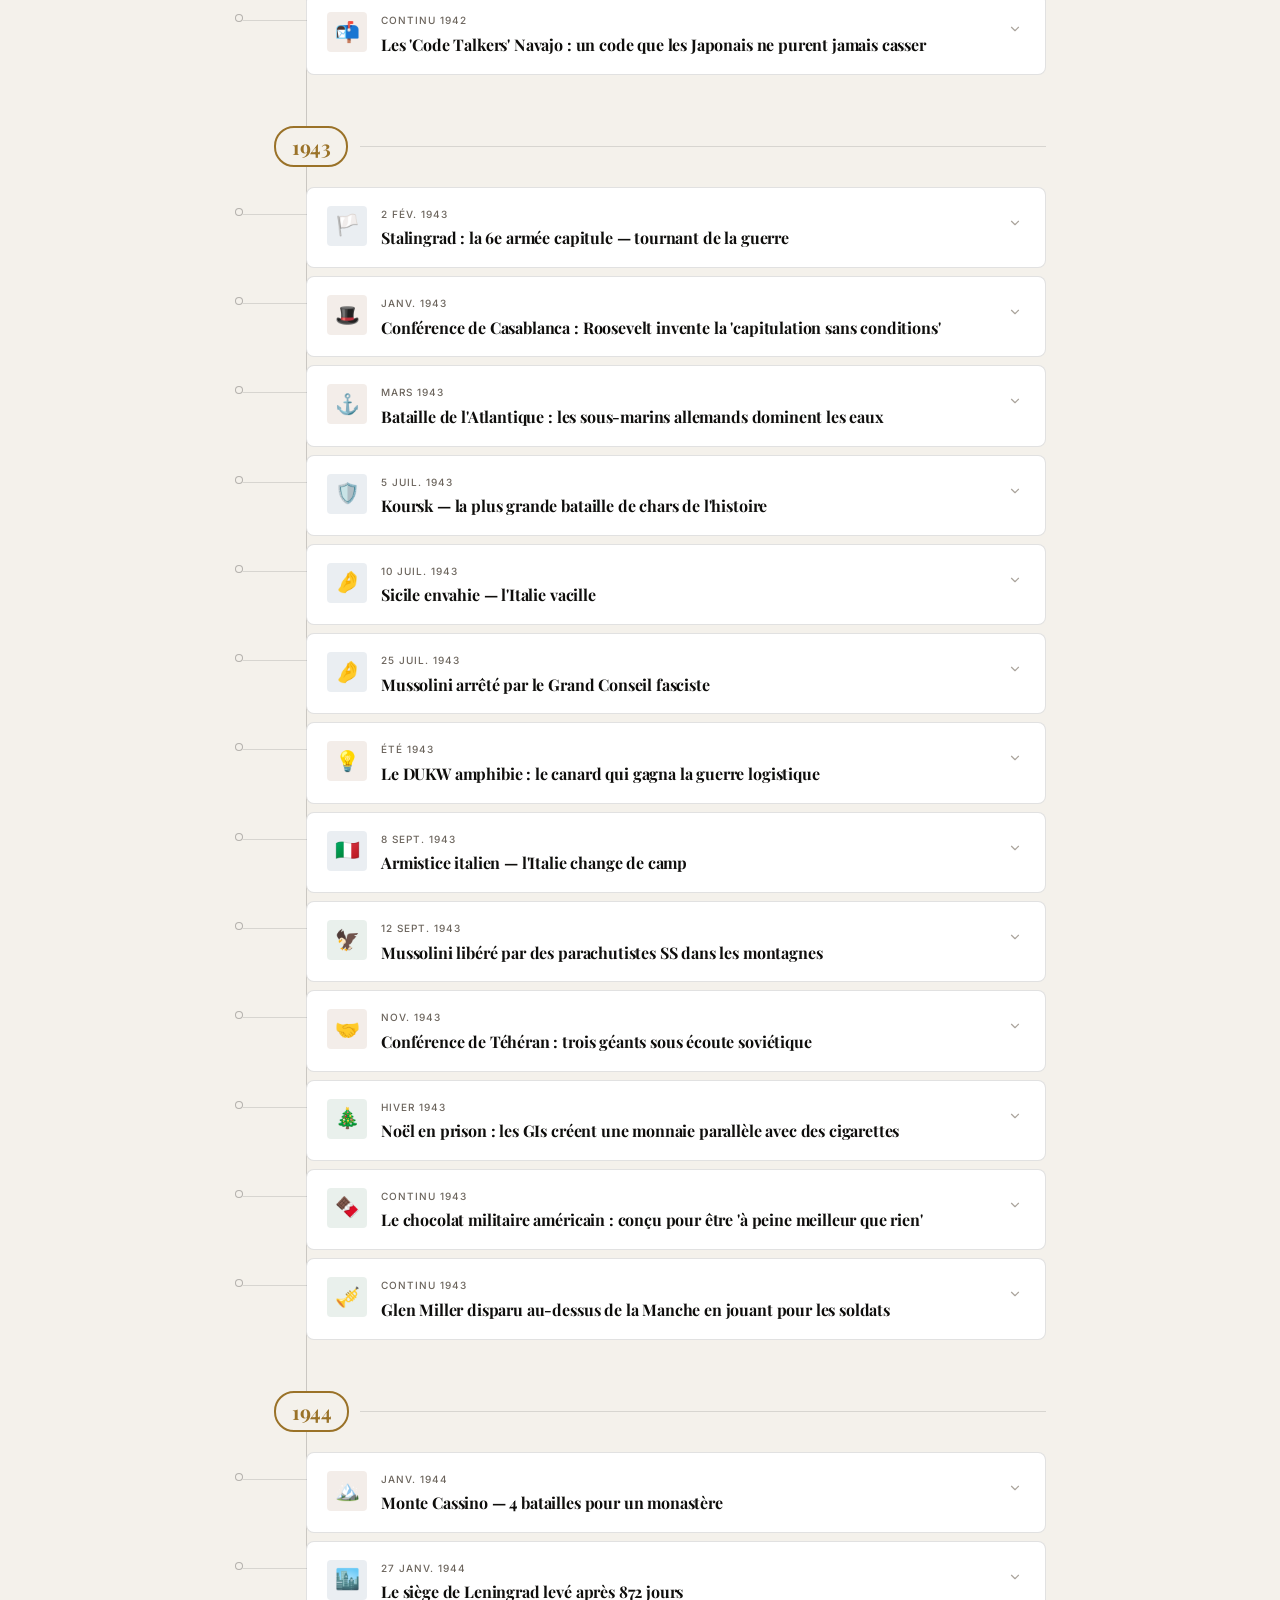
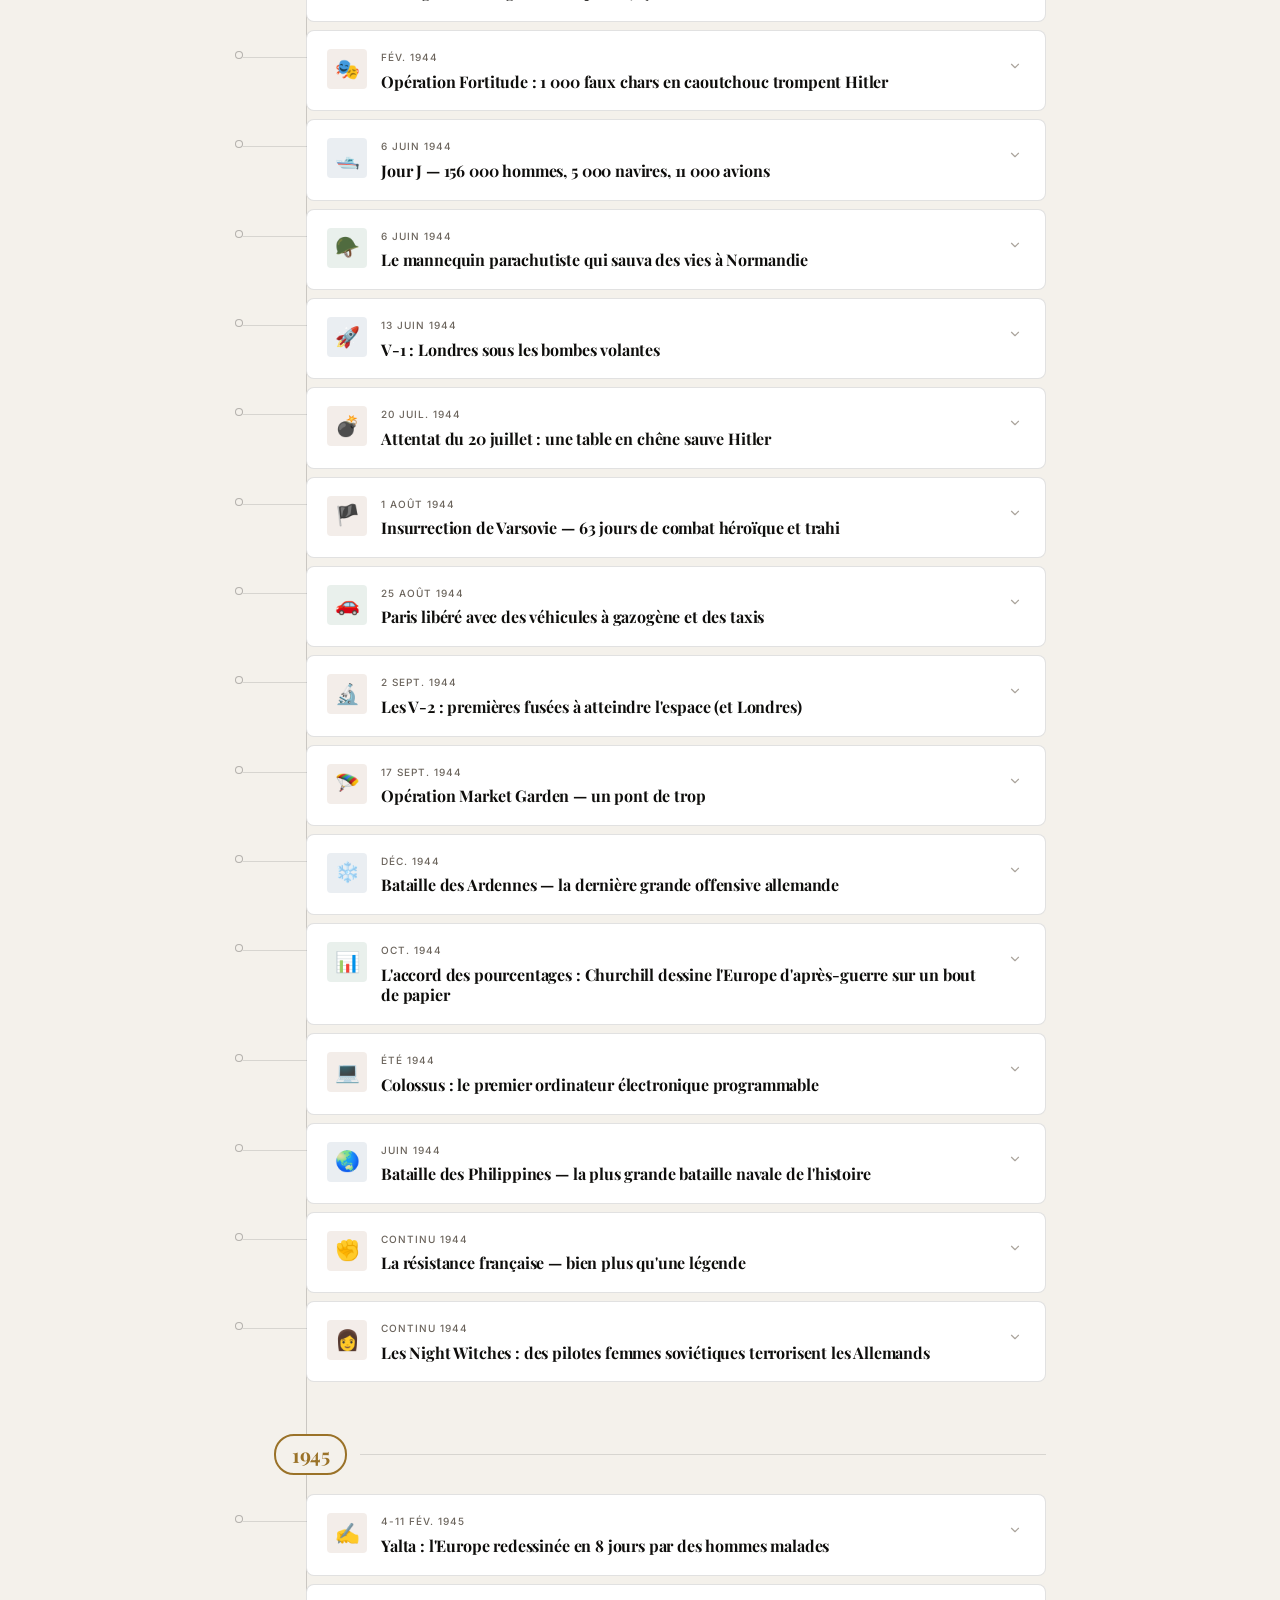
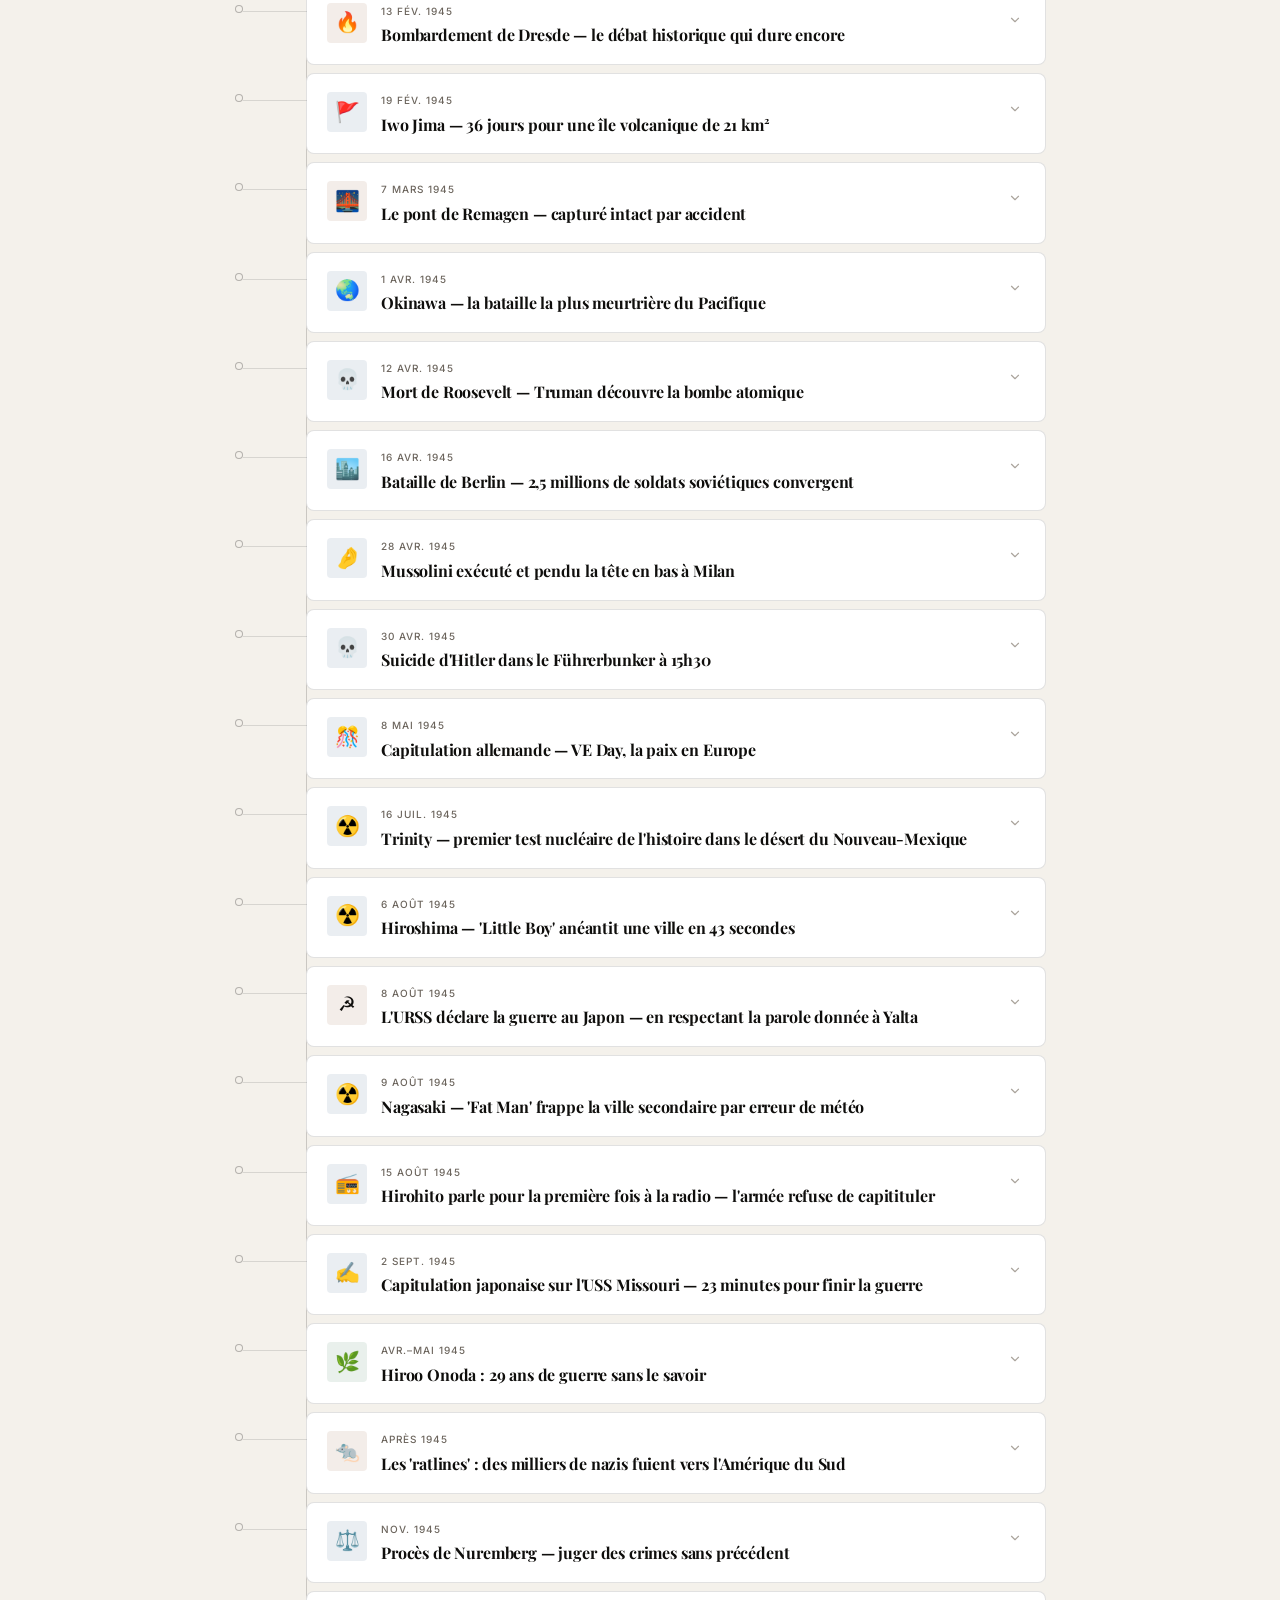
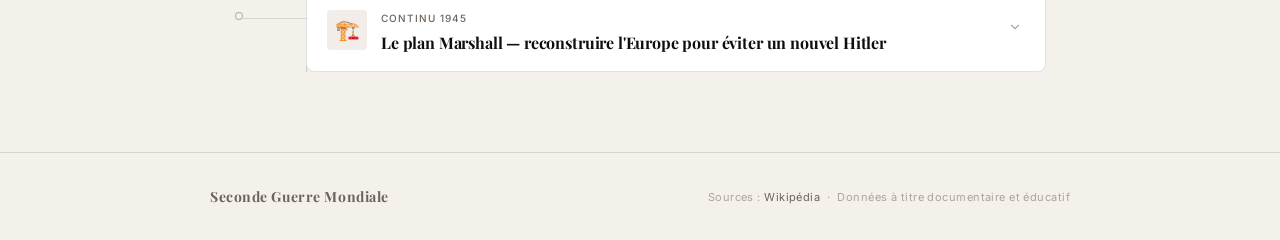
==== commit 0c0dda11: "Update index.html" ====
--- a/index.html
+++ b/index.html
@@ -48,7 +48,7 @@
 
 <footer class="site-footer">
   <div class="site-footer-inner">
-    <span class="footer-brand">Seconde Guerre Mondiale · 1939–1945</span>
+    <span class="footer-brand">Seconde Guerre Mondiale</span>
     <span class="footer-meta">Sources : <a href="https://fr.wikipedia.org" target="_blank" rel="noopener">Wikipédia</a> &nbsp;·&nbsp; Données à titre documentaire et éducatif</span>
   </div>
 </footer>
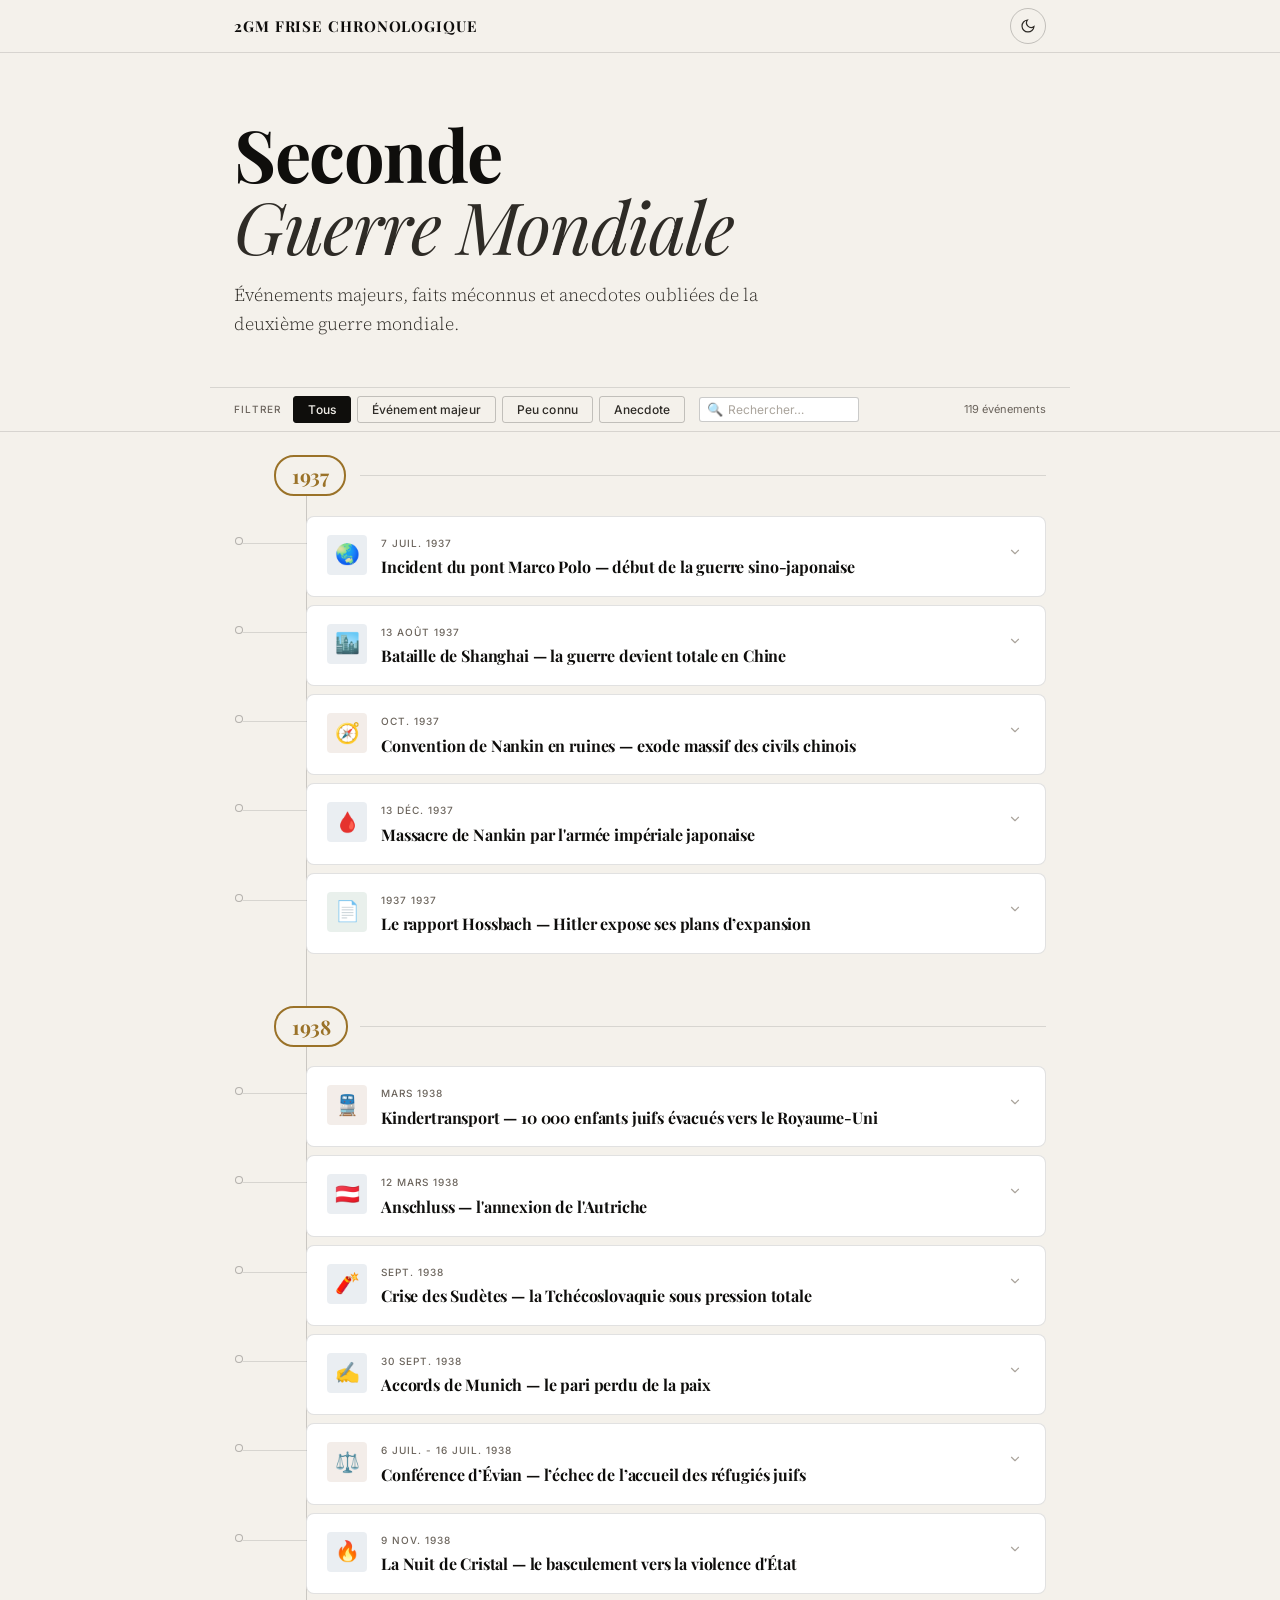
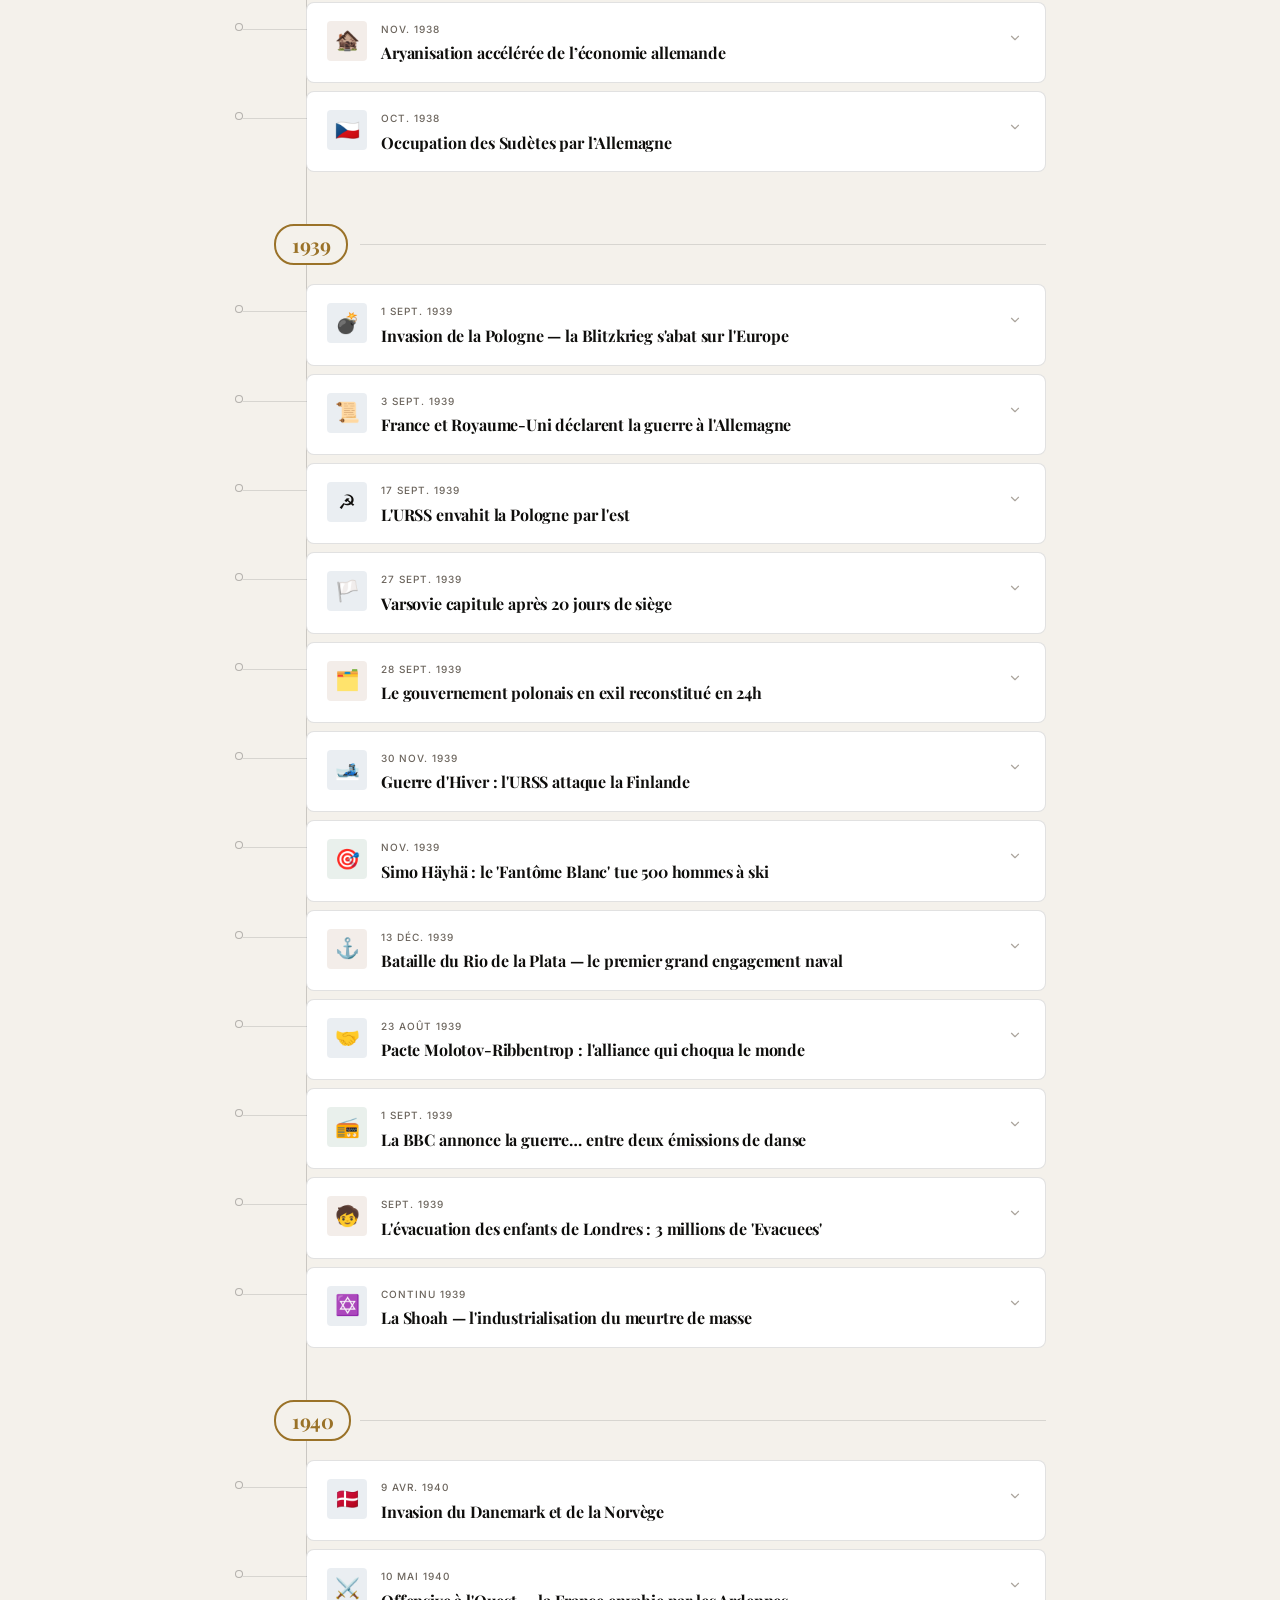
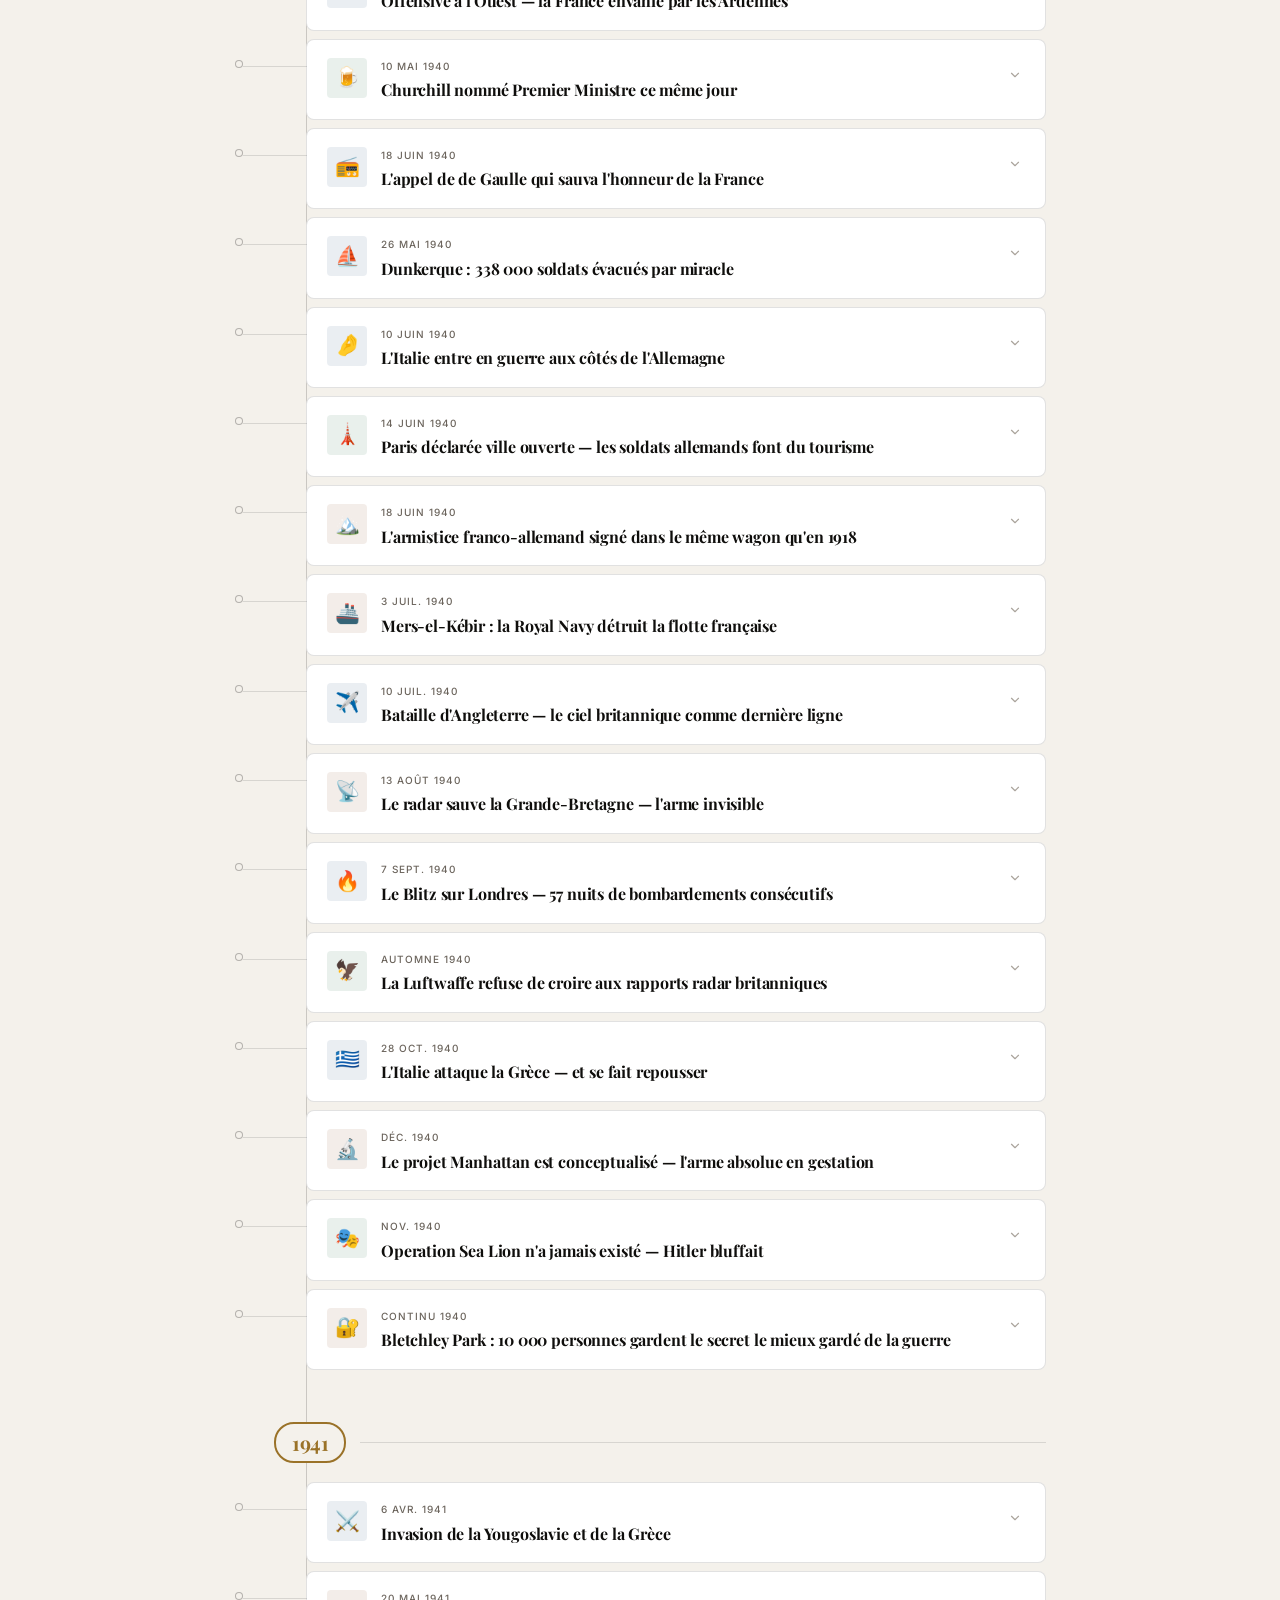
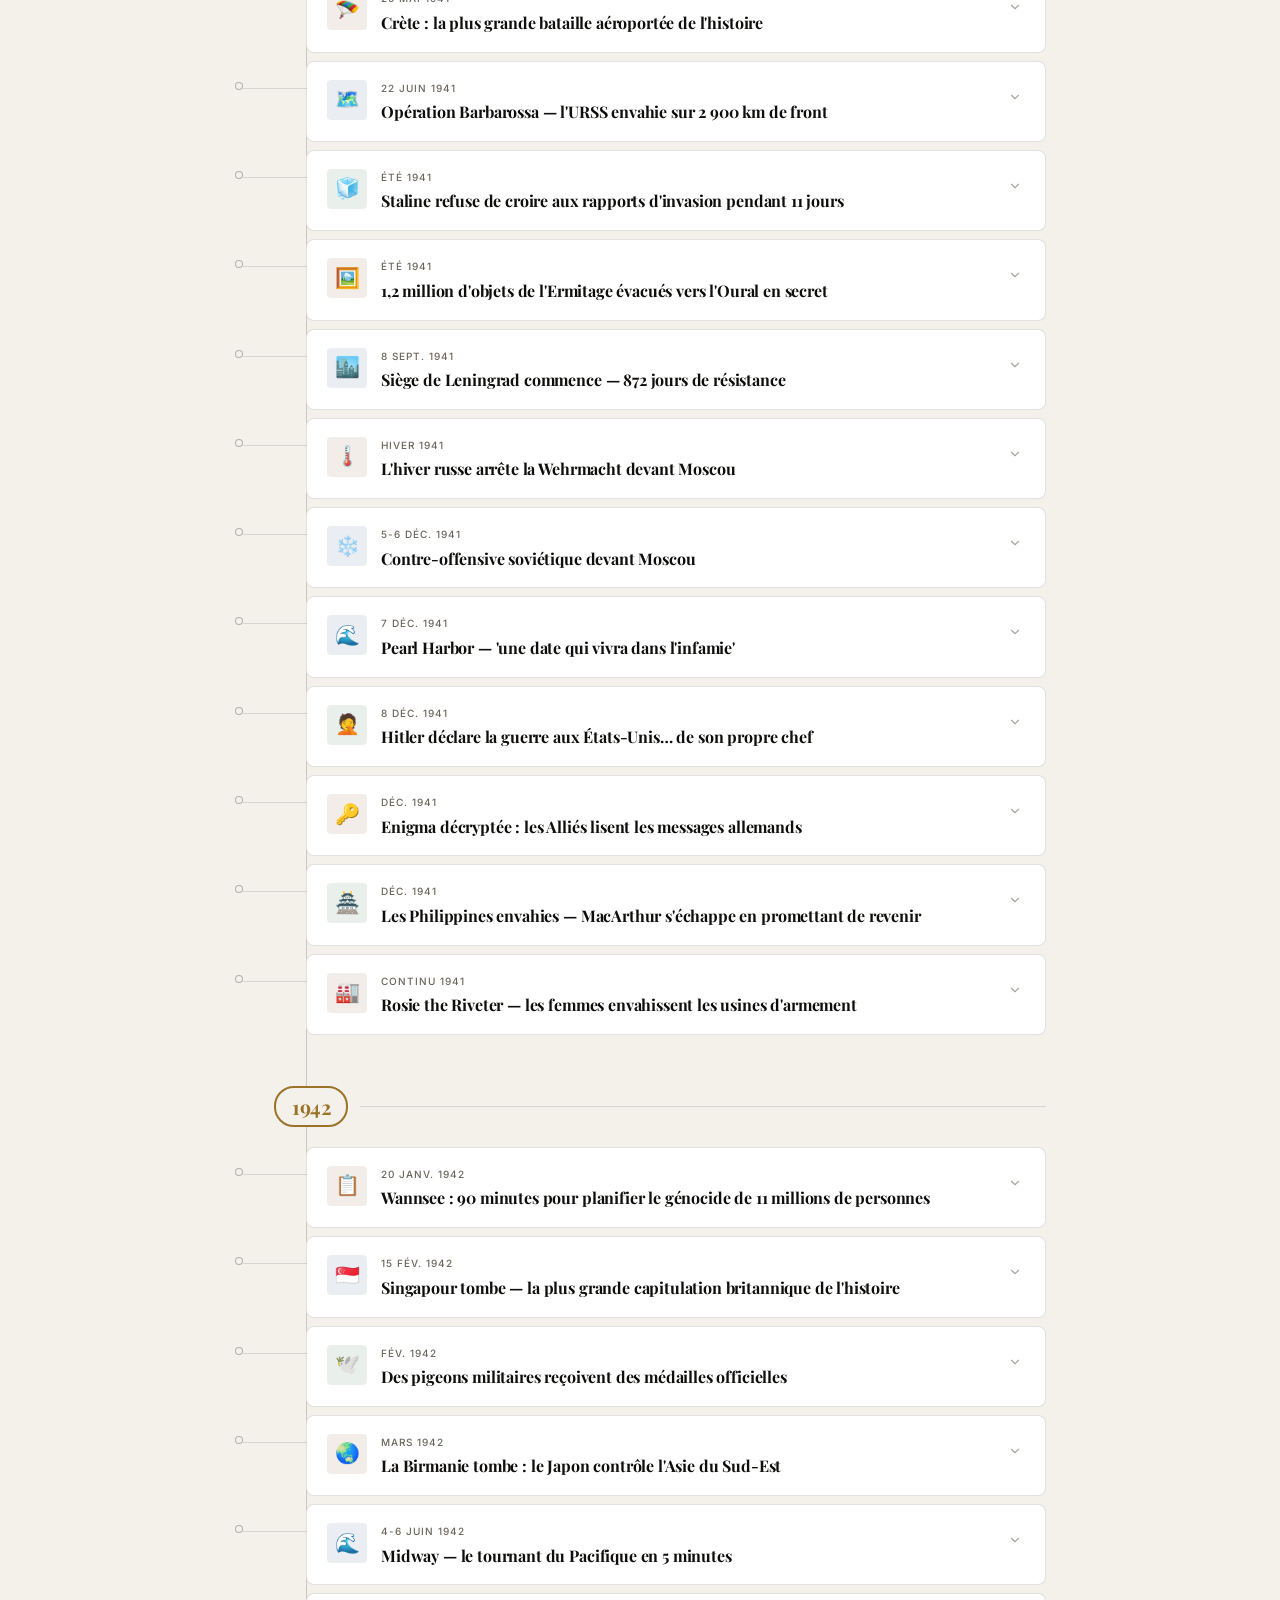
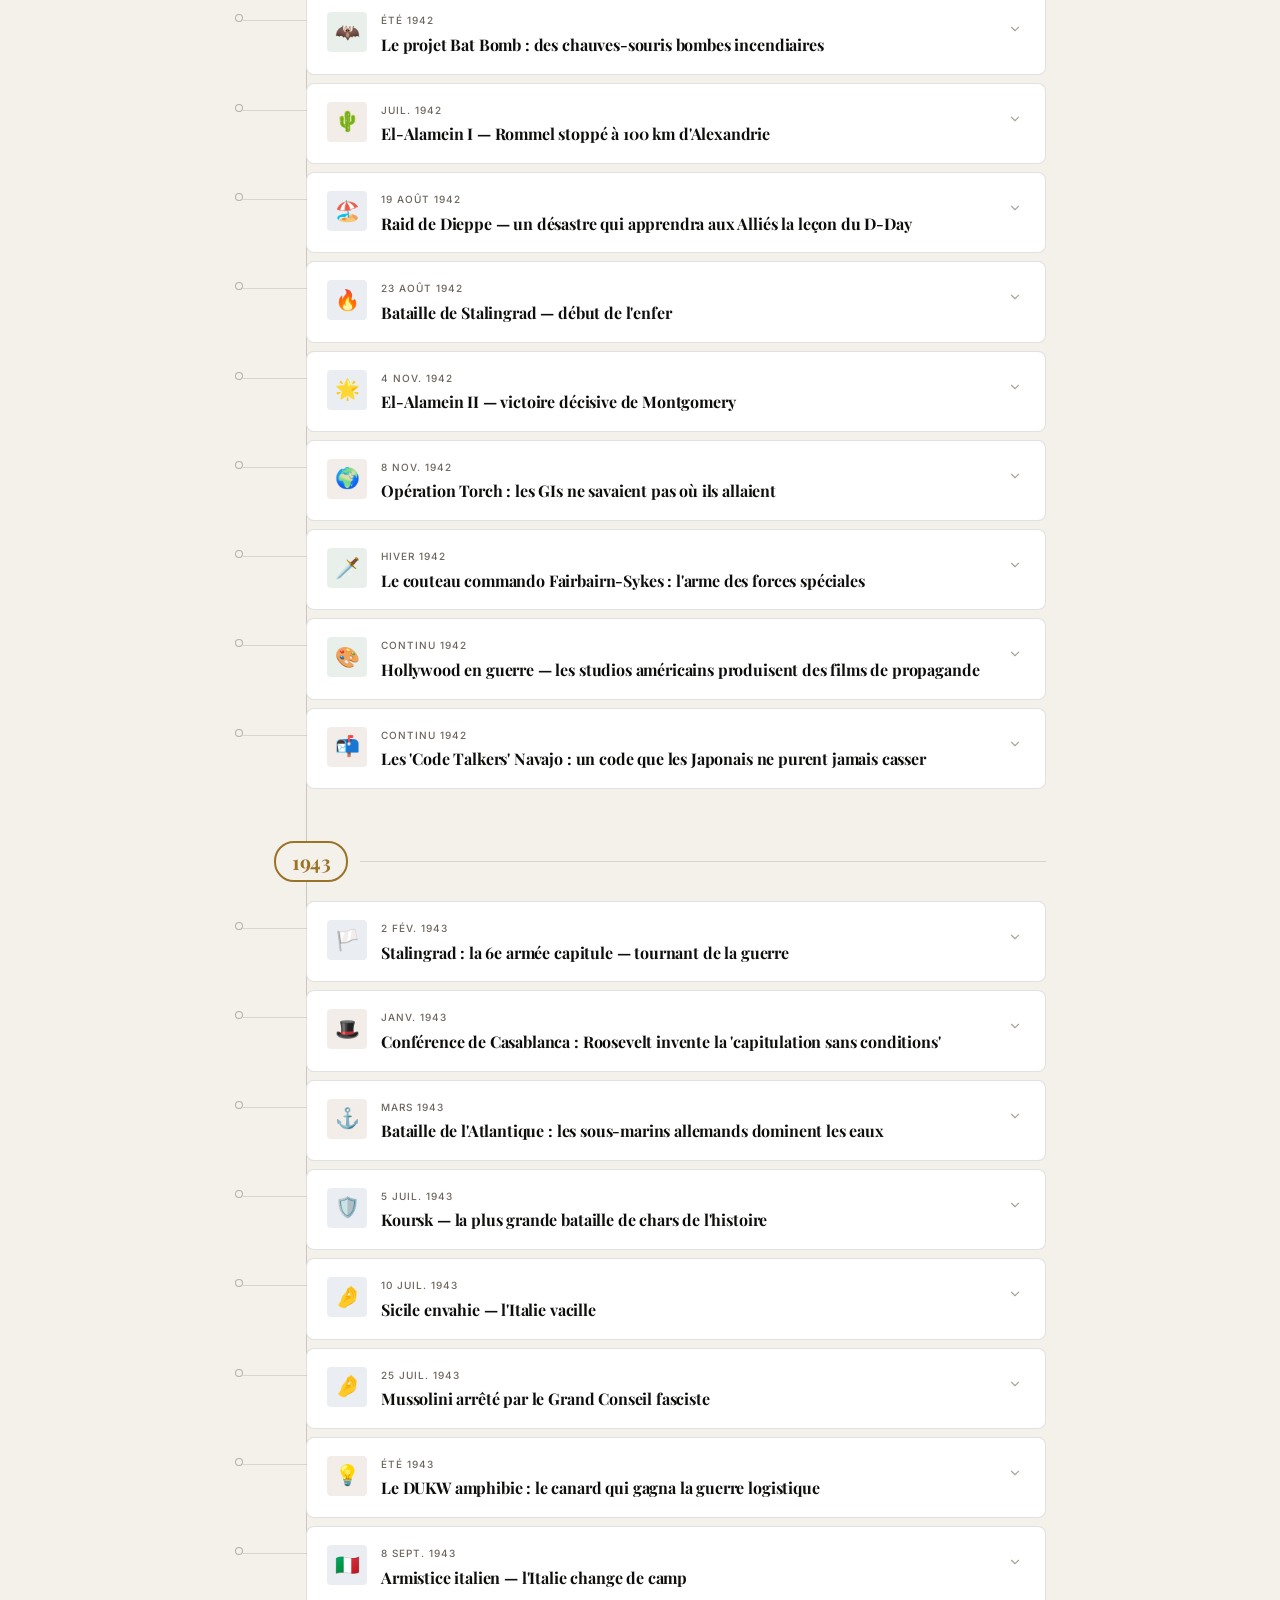
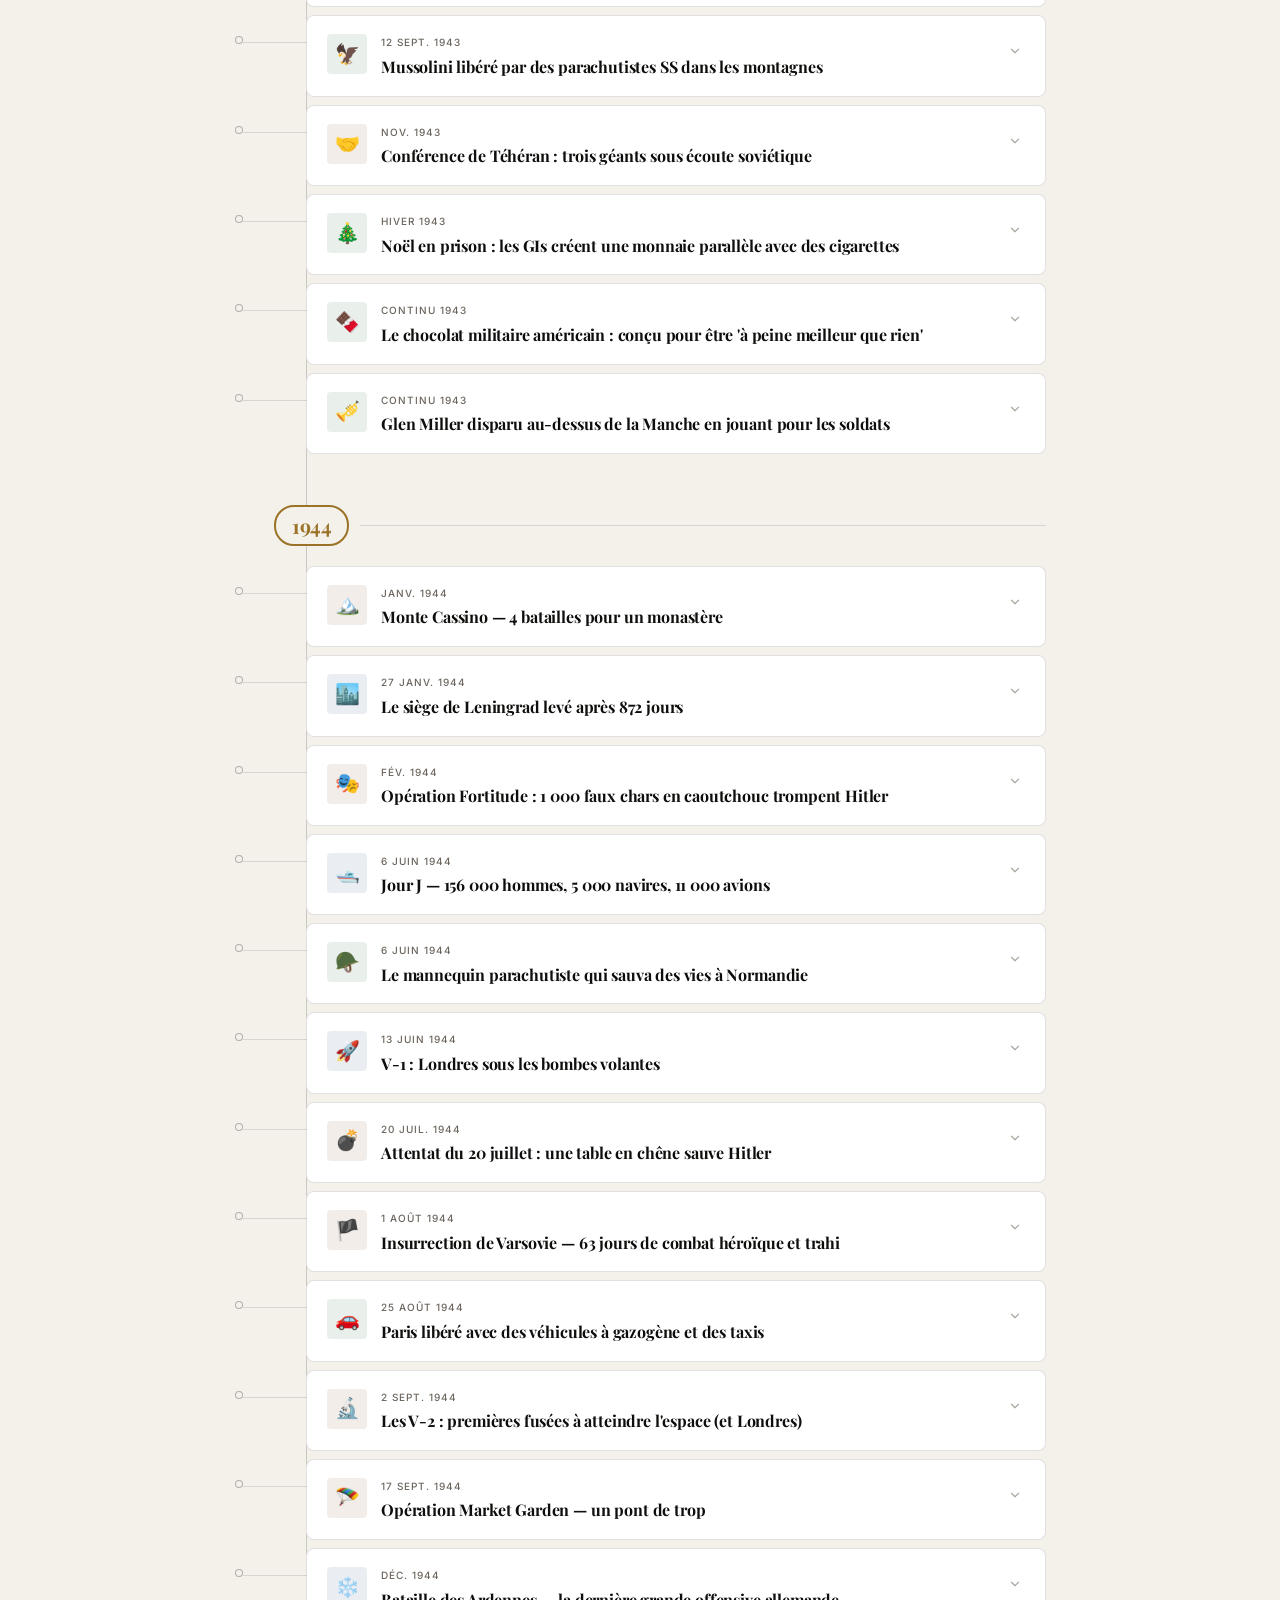
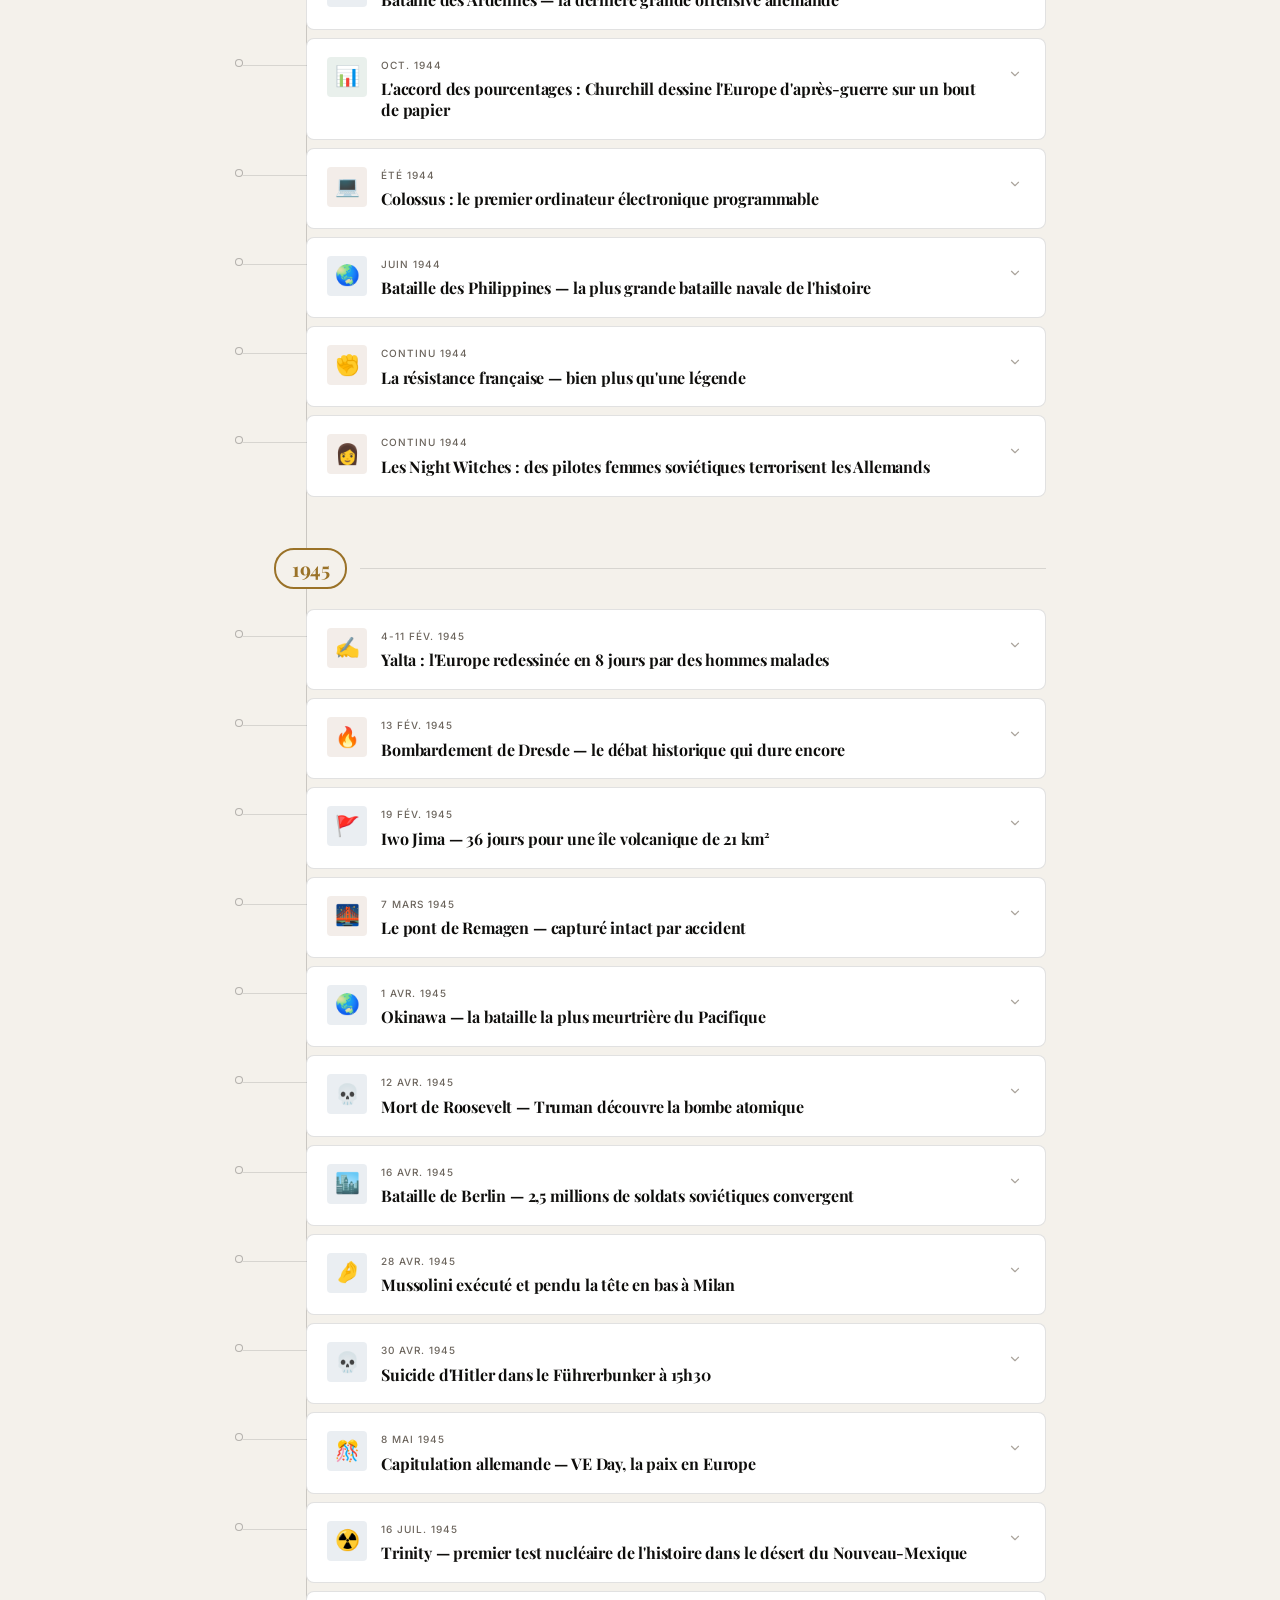
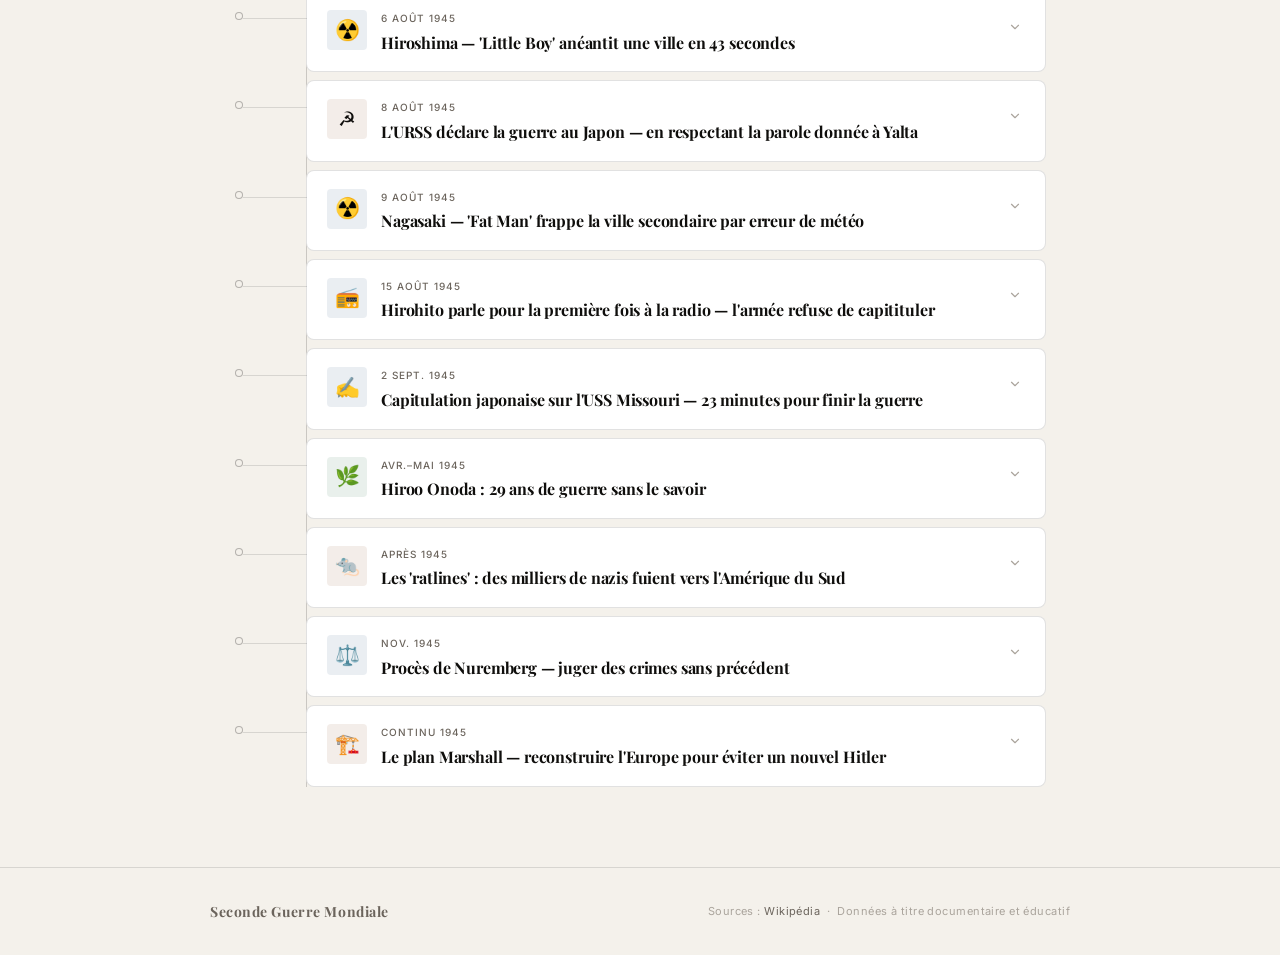
==== commit 2a115f68: "Update index.html" ====
--- a/index.html
+++ b/index.html
@@ -20,7 +20,7 @@
 
 <header class="hero">
   <h1 class="hero-title">Seconde<br><em>Guerre Mondiale</em></h1>
-  <p class="hero-standfirst">Événements majeurs, faits méconnus et anecdotes oubliées — de l'invasion de la Pologne à la capitulation japonaise.</p>
+  <p class="hero-standfirst">Événements majeurs, faits méconnus et anecdotes oubliées de la deuxième guerre mondiale.</p>
 </header>
 
 <nav class="filters-wrap" aria-label="Filtres">
